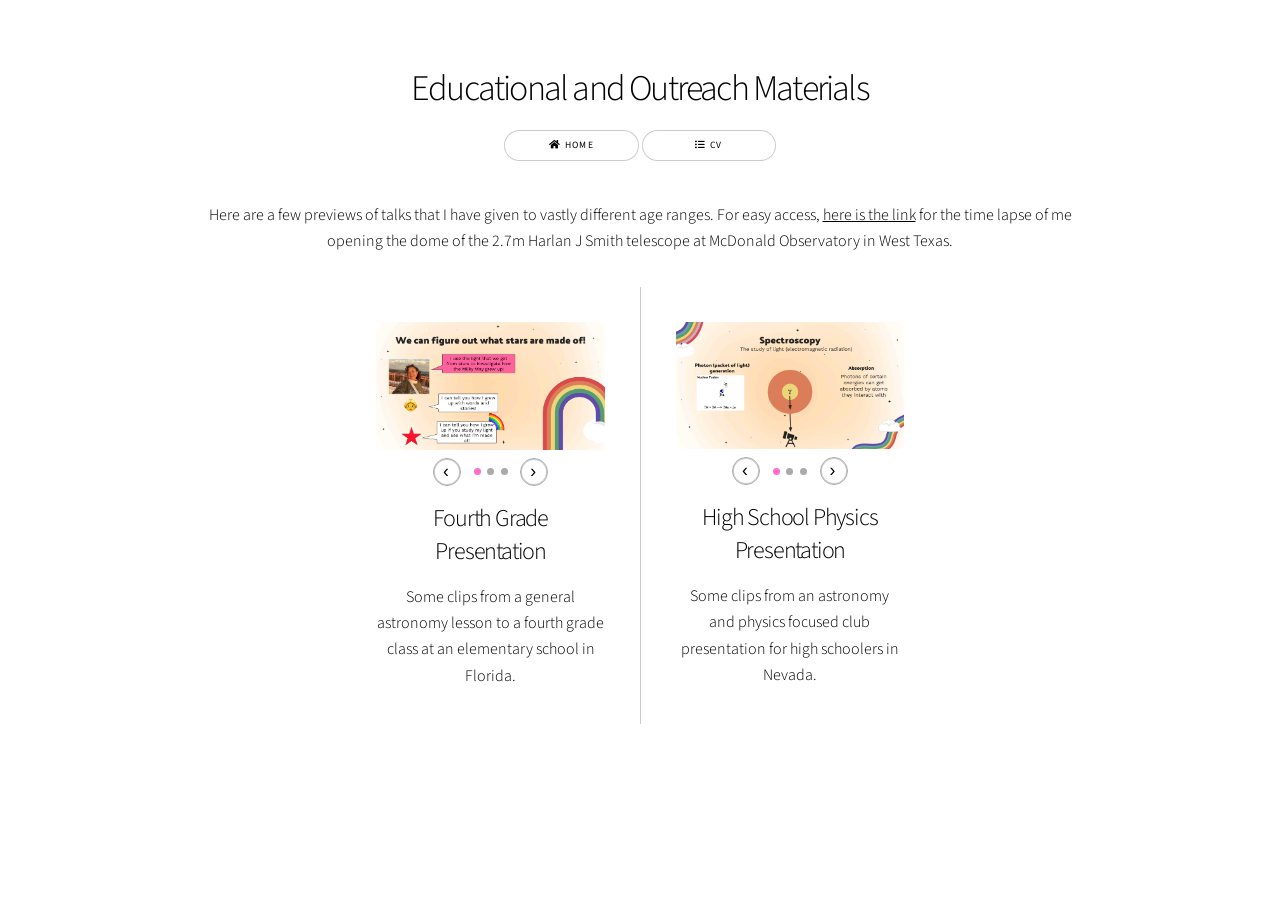
==== education.html @ 36ff6139 "Adding education and outreach materials page" ====
<html>
	<head>
		<title>Zoe Hackshaw</title>
		<meta charset="utf-8" />
		<meta name="viewport" content="width=device-width, initial-scale=1, user-scalable=no" />
		<link rel="icon" type="image/gif" href="images/pink_favicon.gif">
		<link rel="stylesheet" href="assets/css/main.css" />
		<noscript><link rel="stylesheet" href="assets/css/noscript.css" /></noscript>
		<style>
			a:hover { color: #FF6DCE; }
		</style>
	</head>
	<body class="is-preload">

		<!-- Wrapper -->
			<div id="wrapper" class="divided">

				<!-- One -->
				<section class="wrapper style1 align-center"> <a id="publications_page"></a>
					<div class="inner">
						<h2>Educational and Outreach Materials</h2> 
                        <ul class="actions stacked" ">
								<li>
									<a href="index.html" class="button small wide smooth-scroll-middle"><i class="fas fa-home" style="margin-right: 0.4em;"></i>Home</a>
									<a href="https://zoehackshaw.github.io/Academic_CV_Hackshaw.pdf" class="button small wide smooth-scroll-middle"><i class="fas fa-list-ul" style="margin-right: 0.4em;"></i>CV</a>
								</li>
                        </ul>
						<p>Here are a few previews of talks that I have given to vastly different age ranges. For easy access, <a href="https://drive.google.com/file/d/1uHIgUlQ1R_KG8619O0rfzCSNtMHKt2GZ/view?usp=sharing">here is the link</a> for the time lapse of me opening the dome of the 2.7m Harlan J Smith telescope at McDonald Observatory in West Texas. </p>
						<div class="items style1 medium onscroll-fade-in" style="grid-template-columns: repeat(3, 1fr); max-width: 1000px; margin: 0 auto;">

                            <!-- Deck 1 -->
                            <section>
                                <div class="slideshow" id="deck1">
                                <div class="slides">
                                    <img src="images/4thgrade_growup.png" class="slide active" alt="A slide explaining that humans can figure out how older generations grew up with words and stories, but to figure out how stars grew up we need to use their light." />
                                    <img src="images/4thgrade_makeup.png" class="slide" alt="A slide explaining that the elements that were created in stars make-up our bodies and planet." />
                                    <img src="images/4thgrade_minecraft.png" class="slide" alt="A slide using minecraft to explain the hierarchical formation of the galaxy." />
                                </div>
                                <div class="slide-controls">
                                    <button class="prev" onclick="changeSlide('deck1', -1)">&#8249;</button>
                                    <div class="dots">
                                    <span class="dot active"></span>
                                    <span class="dot"></span>
                                    <span class="dot"></span>
                                    </div>
                                    <button class="next" onclick="changeSlide('deck1', 1)">&#8250;</button>
                                </div>
                                </div>
                                <h3>Fourth Grade Presentation</h3>
                                <p>Some clips from a general astronomy lesson to a fourth grade class at an elementary school in Florida.</p>
                            </section>

                            <!-- Deck 2 -->
                            <section>
                                <div class="slideshow" id="deck2">
                                <div class="slides">
                                    <img src="images/highschool_spectroscopy.png" class="slide active" alt="A slide explaining how photons moving along our line of sight can tell us the make-up of stars." />
                                    <img src="images/highschool_metallicity.png" class="slide" alt="A slide explaining how metallicity increases with generations of stars." />
                                    <img src="images/highschool_bh3.png" class="slide" alt="A slide showing the system Gaia BH3 and highlighting why it's interesting. " />
                                </div>
                                <div class="slide-controls">
                                    <button class="prev" onclick="changeSlide('deck2', -1)">&#8249;</button>
                                    <div class="dots">
                                    <span class="dot active"></span>
                                    <span class="dot"></span>
                                    <span class="dot"></span>
                                    </div>
                                    <button class="next" onclick="changeSlide('deck2', 1)">&#8250;</button>
                                </div>
                                </div>
                                <h3>High School Physics Presentation</h3>
                                <p>Some clips from an astronomy and physics focused club presentation for high schoolers in Nevada.</p>
                            </section>

                            <!-- Deck 3 -->
                            <!-- <section>
                                <div class="slideshow" id="deck3">
                                <div class="slides">
                                    <img src="images/deck3_slide1.jpg" class="slide active" alt="Slide 1" />
                                    <img src="images/deck3_slide2.jpg" class="slide" alt="Slide 2" />
                                    <img src="images/deck3_slide3.jpg" class="slide" alt="Slide 3" />
                                </div>
                                <div class="slide-controls">
                                    <button class="prev" onclick="changeSlide('deck3', -1)">&#8249;</button>
                                    <div class="dots">
                                    <span class="dot active"></span>
                                    <span class="dot"></span>
                                    <span class="dot"></span>
                                    </div>
                                    <button class="next" onclick="changeSlide('deck3', 1)">&#8250;</button>
                                </div>
                                </div>
                                <h3>Talk Title Three</h3>
                                <p>Description of this talk and the audience it was given to.</p>
                            </section> -->

                         </div>
                         <style>
                            .slideshow { position: relative; width: 100%; margin-bottom: 1em; }
                            .slides { position: relative; width: 100%; }
                            .slide { display: none; width: 100%; height: auto; border-radius: 4px; }
                            .slide.active { display: block; }
                            .slide-controls {
                                display: flex;
                                align-items: center;
                                justify-content: center;
                                gap: 0.8em;
                                margin-top: 0.5em;
                            }
                            .slide-controls button {
                                background: none;
                                border: 1px solid #aaa;
                                border-radius: 50%;
                                width: 28px;
                                height: 28px;
                                font-size: 1.1em;
                                line-height: 1;
                                cursor: pointer;
                                color: #aaa;
                                padding: 0;
                                transition: border-color 0.2s, color 0.2s;
                            }
                            .slide-controls button:hover { border-color: #FF6DCE; color: #FF6DCE; }
                            .dots { display: flex; gap: 0.4em; }
                            .dot {
                                width: 7px; height: 7px;
                                border-radius: 50%;
                                background: #aaa;
                                cursor: pointer;
                                transition: background 0.2s;
                            }
                            .dot.active { background: #FF6DCE; }
                        </style>

					</div>
				</section>
			</div>

		<!-- Scripts -->
			<script src="assets/js/jquery.min.js"></script>
			<script src="assets/js/jquery.scrollex.min.js"></script>
			<script src="assets/js/jquery.scrolly.min.js"></script>
			<script src="assets/js/browser.min.js"></script>
			<script src="assets/js/breakpoints.min.js"></script>
			<script src="assets/js/util.js"></script>
			<script src="assets/js/main.js"></script>
            <script>
                function changeSlide(deckId, dir) {
                    const deck = document.getElementById(deckId);
                    const slides = deck.querySelectorAll('.slide');
                    const dots = deck.querySelectorAll('.dot');
                    let current = [...slides].findIndex(s => s.classList.contains('active'));

                    slides[current].classList.remove('active');
                    dots[current].classList.remove('active');

                    current = (current + dir + slides.length) % slides.length;

                    slides[current].classList.add('active');
                    dots[current].classList.add('active');
                }

                // Make dots clickable too
                document.querySelectorAll('.dot').forEach((dot, i) => {
                    dot.addEventListener('click', () => {
                    const deck = dot.closest('.slideshow');
                    const slides = deck.querySelectorAll('.slide');
                    const dots = deck.querySelectorAll('.dot');
                    slides.forEach(s => s.classList.remove('active'));
                    dots.forEach(d => d.classList.remove('active'));
                    slides[i].classList.add('active');
                    dots[i].classList.add('active');
                    });
                });
            </script>

	</body>
</html>
---- assets/css/main.css ----
@import url(fontawesome-all.min.css);
@import url("https://fonts.googleapis.com/css?family=Source+Sans+Pro:300,300i,400,400i");

/*
	Story by HTML5 UP
	html5up.net | @ajlkn
	Free for personal and commercial use under the CCA 3.0 license (html5up.net/license)
*/

html, body, div, span, applet, object,
iframe, h1, h2, h3, h4, h5, h6, p, blockquote,
pre, a, abbr, acronym, address, big, cite,
code, del, dfn, em, img, ins, kbd, q, s, samp,
small, strike, strong, sub, sup, tt, var, b,
u, i, center, dl, dt, dd, ol, ul, li, fieldset,
form, label, legend, table, caption, tbody,
tfoot, thead, tr, th, td, article, aside,
canvas, details, embed, figure, figcaption,
footer, header, hgroup, menu, nav, output, ruby,
section, summary, time, mark, audio, video {
	margin: 0;
	padding: 0;
	border: 0;
	font-size: 100%;
	font: inherit;
	vertical-align: baseline;}

article, aside, details, figcaption, figure,
footer, header, hgroup, menu, nav, section {
	display: block;}

body {
	line-height: 1;
}

ol, ul {
	list-style: none;
}

blockquote, q {
	quotes: none;
}

	blockquote:before, blockquote:after, q:before, q:after {
		content: '';
		content: none;
	}

table {
	border-collapse: collapse;
	border-spacing: 0;
}

body {
	-webkit-text-size-adjust: none;
}

mark {
	background-color: transparent;
	color: inherit;
}

input::-moz-focus-inner {
	border: 0;
	padding: 0;
}

input, select, textarea {
	-moz-appearance: none;
	-webkit-appearance: none;
	-ms-appearance: none;
	appearance: none;
}

/* Basic */

	@-ms-viewport {
		width: device-width;
	}

	body {
		-ms-overflow-style: scrollbar;
	}

	@media screen and (max-width: 480px) {

		html, body {
			min-width: 320px;
		}

	}

	html {
		box-sizing: border-box;
	}

	*, *:before, *:after {
		box-sizing: inherit;
	}

	body {
		background: #ffffff;
	}

		body.is-preload *, body.is-preload *:before, body.is-preload *:after {
			-moz-animation: none !important;
			-webkit-animation: none !important;
			-ms-animation: none !important;
			animation: none !important;
			-moz-transition: none !important;
			-webkit-transition: none !important;
			-ms-transition: none !important;
			transition: none !important;
		}

/* Type */

	html {
		font-size: 18pt;
	}

		@media screen and (max-width: 1680px) {

			html {
				font-size: 14pt;
			}

		}

		@media screen and (max-width: 1280px) {

			html {
				font-size: 12pt;
			}

		}

		@media screen and (max-width: 736px) {

			html {
				font-size: 11pt;
			}

		}

		@media screen and (max-width: 360px) {

			html {
				font-size: 10pt;
			}

		}

	body {
		background-color: #ffffff;
		color: #000000;
	}

	body, input, select, textarea {
		font-family: "Source Sans Pro", Helvetica, sans-serif;
		font-size: 1rem;
		font-weight: 300;
		line-height: 1.65;
	}

	a {
		-moz-transition: color 0.2s ease-in-out;
		-webkit-transition: color 0.2s ease-in-out;
		-ms-transition: color 0.2s ease-in-out;
		transition: color 0.2s ease-in-out;
		text-decoration: underline;
	}

		a:hover {
			text-decoration: none;
		}

	strong, b {
		font-weight: 400;
	}

	em, i {
		font-style: italic;
	}

	p {
		margin: 0 0 2rem 0;
	}

		p.major {
			font-size: 1.25rem;
		}

	h1, h2, h3, h4, h5, h6 {
		font-weight: 300;
		line-height: 1.375;
		letter-spacing: -0.05em;
		margin: 0 0 1rem 0;
	}

		h1 a, h2 a, h3 a, h4 a, h5 a, h6 a {
			color: inherit;
			text-decoration: none;
		}

	h1 {
		font-size: 3.5rem;
		line-height: 1.2;
	}

	h2 {
		font-size: 2.25rem;
	}

	h3 {
		font-size: 1.5rem;
	}

	h4 {
		font-size: 1.1rem;
	}

	h5 {
		font-size: 0.9rem;
	}

	h6 {
		font-size: 0.7rem;
	}

	sub {
		font-size: 0.8rem;
		position: relative;
		top: 0.5rem;
	}

	sup {
		font-size: 0.8rem;
		position: relative;
		top: -0.5rem;
	}

	blockquote {
		border-left: solid 4px;
		font-style: italic;
		margin: 0 0 2rem 0;
		padding: 0.5rem 0 0.5rem 2rem;
	}

	code {
		border-radius: 4px;
		font-family: "Courier New", monospace;
		font-size: 0.9em;
		margin: 0 0.25rem;
		padding: 0.25rem 0.325rem;
	}

	pre {
		-webkit-overflow-scrolling: touch;
		font-family: "Courier New", monospace;
		font-size: 0.9em;
		margin: 0 0 2rem 0;
	}

		pre code {
			display: block;
			line-height: 1.5;
			padding: 0.75rem 1rem;
			overflow-x: auto;
		}

	hr {
		border: 0;
		border-bottom: solid 1px;
		margin: 2.5rem 0;
	}

		hr.major {
			margin: 3.5rem 0;
		}

	.align-left {
		text-align: left;
	}

	.align-center {
		text-align: center;
	}

	.align-right {
		text-align: right;
	}

	@media screen and (max-width: 736px) {

		p.major {
			font-size: 1.1rem;
		}

		h1 {
			font-size: 2.5rem;
		}

		h2 {
			font-size: 2rem;
		}

		h3 {
			font-size: 1.25rem;
		}

		h4 {
			font-size: 1rem;
		}

	}

	input, select, textarea {
		color: #000000;
	}

	a {
		color: #000000;
	}

		a:hover {
			color: #FF6DCE;
		}

	strong, b {
		color: #000000;
	}

	h1, h2, h3, h4, h5, h6 {
		color: #000000;
	}

	blockquote {
		border-left-color: rgba(0, 0, 0, 0.2);
	}

	code {
		background: rgba(0, 0, 0, 0.05);
		border-color: rgba(0, 0, 0, 0.2);
	}

	hr {
		border-bottom-color: rgba(0, 0, 0, 0.2);
	}

/* Row */

	.row {
		display: flex;
		flex-wrap: wrap;
		box-sizing: border-box;
		align-items: stretch;
	}

		.row > * {
			box-sizing: border-box;
		}

		.row.gtr-uniform > * > :last-child {
			margin-bottom: 0;
		}

		.row.aln-left {
			justify-content: flex-start;
		}

		.row.aln-center {
			justify-content: center;
		}

		.row.aln-right {
			justify-content: flex-end;
		}

		.row.aln-top {
			align-items: flex-start;
		}

		.row.aln-middle {
			align-items: center;
		}

		.row.aln-bottom {
			align-items: flex-end;
		}

		.row > .imp {
			order: -1;
		}

		.row > .col-1 {
			width: 8.33333%;
		}

		.row > .off-1 {
			margin-left: 8.33333%;
		}

		.row > .col-2 {
			width: 16.66667%;
		}

		.row > .off-2 {
			margin-left: 16.66667%;
		}

		.row > .col-3 {
			width: 25%;
		}

		.row > .off-3 {
			margin-left: 25%;
		}

		.row > .col-4 {
			width: 33.33333%;
		}

		.row > .off-4 {
			margin-left: 33.33333%;
		}

		.row > .col-5 {
			width: 41.66667%;
		}

		.row > .off-5 {
			margin-left: 41.66667%;
		}

		.row > .col-6 {
			width: 50%;
		}

		.row > .off-6 {
			margin-left: 50%;
		}

		.row > .col-7 {
			width: 58.33333%;
		}

		.row > .off-7 {
			margin-left: 58.33333%;
		}

		.row > .col-8 {
			width: 66.66667%;
		}

		.row > .off-8 {
			margin-left: 66.66667%;
		}

		.row > .col-9 {
			width: 75%;
		}

		.row > .off-9 {
			margin-left: 75%;
		}

		.row > .col-10 {
			width: 83.33333%;
		}

		.row > .off-10 {
			margin-left: 83.33333%;
		}

		.row > .col-11 {
			width: 91.66667%;
		}

		.row > .off-11 {
			margin-left: 91.66667%;
		}

		.row > .col-12 {
			width: 100%;
		}

		.row > .off-12 {
			margin-left: 100%;
		}

		.row.gtr-0 {
			margin-top: 0;
			margin-left: 0rem;
		}

			.row.gtr-0 > * {
				padding: 0 0 0 0rem;
			}

			.row.gtr-0.gtr-uniform {
				margin-top: 0rem;
			}

				.row.gtr-0.gtr-uniform > * {
					padding-top: 0rem;
				}

		.row.gtr-25 {
			margin-top: 0;
			margin-left: -0.5rem;
		}

			.row.gtr-25 > * {
				padding: 0 0 0 0.5rem;
			}

			.row.gtr-25.gtr-uniform {
				margin-top: -0.5rem;
			}

				.row.gtr-25.gtr-uniform > * {
					padding-top: 0.5rem;
				}

		.row.gtr-50 {
			margin-top: 0;
			margin-left: -1rem;
		}

			.row.gtr-50 > * {
				padding: 0 0 0 1rem;
			}

			.row.gtr-50.gtr-uniform {
				margin-top: -1rem;
			}

				.row.gtr-50.gtr-uniform > * {
					padding-top: 1rem;
				}

		.row {
			margin-top: 0;
			margin-left: -2rem;
		}

			.row > * {
				padding: 0 0 0 2rem;
			}

			.row.gtr-uniform {
				margin-top: -2rem;
			}

				.row.gtr-uniform > * {
					padding-top: 2rem;
				}

		.row.gtr-150 {
			margin-top: 0;
			margin-left: -3rem;
		}

			.row.gtr-150 > * {
				padding: 0 0 0 3rem;
			}

			.row.gtr-150.gtr-uniform {
				margin-top: -3rem;
			}

				.row.gtr-150.gtr-uniform > * {
					padding-top: 3rem;
				}

		.row.gtr-200 {
			margin-top: 0;
			margin-left: -4rem;
		}

			.row.gtr-200 > * {
				padding: 0 0 0 4rem;
			}

			.row.gtr-200.gtr-uniform {
				margin-top: -4rem;
			}

				.row.gtr-200.gtr-uniform > * {
					padding-top: 4rem;
				}

		@media screen and (max-width: 1680px) {

			.row {
				display: flex;
				flex-wrap: wrap;
				box-sizing: border-box;
				align-items: stretch;
			}

				.row > * {
					box-sizing: border-box;
				}

				.row.gtr-uniform > * > :last-child {
					margin-bottom: 0;
				}

				.row.aln-left {
					justify-content: flex-start;
				}

				.row.aln-center {
					justify-content: center;
				}

				.row.aln-right {
					justify-content: flex-end;
				}

				.row.aln-top {
					align-items: flex-start;
				}

				.row.aln-middle {
					align-items: center;
				}

				.row.aln-bottom {
					align-items: flex-end;
				}

				.row > .imp-xlarge {
					order: -1;
				}

				.row > .col-1-xlarge {
					width: 8.33333%;
				}

				.row > .off-1-xlarge {
					margin-left: 8.33333%;
				}

				.row > .col-2-xlarge {
					width: 16.66667%;
				}

				.row > .off-2-xlarge {
					margin-left: 16.66667%;
				}

				.row > .col-3-xlarge {
					width: 25%;
				}

				.row > .off-3-xlarge {
					margin-left: 25%;
				}

				.row > .col-4-xlarge {
					width: 33.33333%;
				}

				.row > .off-4-xlarge {
					margin-left: 33.33333%;
				}

				.row > .col-5-xlarge {
					width: 41.66667%;
				}

				.row > .off-5-xlarge {
					margin-left: 41.66667%;
				}

				.row > .col-6-xlarge {
					width: 50%;
				}

				.row > .off-6-xlarge {
					margin-left: 50%;
				}

				.row > .col-7-xlarge {
					width: 58.33333%;
				}

				.row > .off-7-xlarge {
					margin-left: 58.33333%;
				}

				.row > .col-8-xlarge {
					width: 66.66667%;
				}

				.row > .off-8-xlarge {
					margin-left: 66.66667%;
				}

				.row > .col-9-xlarge {
					width: 75%;
				}

				.row > .off-9-xlarge {
					margin-left: 75%;
				}

				.row > .col-10-xlarge {
					width: 83.33333%;
				}

				.row > .off-10-xlarge {
					margin-left: 83.33333%;
				}

				.row > .col-11-xlarge {
					width: 91.66667%;
				}

				.row > .off-11-xlarge {
					margin-left: 91.66667%;
				}

				.row > .col-12-xlarge {
					width: 100%;
				}

				.row > .off-12-xlarge {
					margin-left: 100%;
				}

				.row.gtr-0 {
					margin-top: 0;
					margin-left: 0rem;
				}

					.row.gtr-0 > * {
						padding: 0 0 0 0rem;
					}

					.row.gtr-0.gtr-uniform {
						margin-top: 0rem;
					}

						.row.gtr-0.gtr-uniform > * {
							padding-top: 0rem;
						}

				.row.gtr-25 {
					margin-top: 0;
					margin-left: -0.5rem;
				}

					.row.gtr-25 > * {
						padding: 0 0 0 0.5rem;
					}

					.row.gtr-25.gtr-uniform {
						margin-top: -0.5rem;
					}

						.row.gtr-25.gtr-uniform > * {
							padding-top: 0.5rem;
						}

				.row.gtr-50 {
					margin-top: 0;
					margin-left: -1rem;
				}

					.row.gtr-50 > * {
						padding: 0 0 0 1rem;
					}

					.row.gtr-50.gtr-uniform {
						margin-top: -1rem;
					}

						.row.gtr-50.gtr-uniform > * {
							padding-top: 1rem;
						}

				.row {
					margin-top: 0;
					margin-left: -2rem;
				}

					.row > * {
						padding: 0 0 0 2rem;
					}

					.row.gtr-uniform {
						margin-top: -2rem;
					}

						.row.gtr-uniform > * {
							padding-top: 2rem;
						}

				.row.gtr-150 {
					margin-top: 0;
					margin-left: -3rem;
				}

					.row.gtr-150 > * {
						padding: 0 0 0 3rem;
					}

					.row.gtr-150.gtr-uniform {
						margin-top: -3rem;
					}

						.row.gtr-150.gtr-uniform > * {
							padding-top: 3rem;
						}

				.row.gtr-200 {
					margin-top: 0;
					margin-left: -4rem;
				}

					.row.gtr-200 > * {
						padding: 0 0 0 4rem;
					}

					.row.gtr-200.gtr-uniform {
						margin-top: -4rem;
					}

						.row.gtr-200.gtr-uniform > * {
							padding-top: 4rem;
						}

		}

		@media screen and (max-width: 1280px) {

			.row {
				display: flex;
				flex-wrap: wrap;
				box-sizing: border-box;
				align-items: stretch;
			}

				.row > * {
					box-sizing: border-box;
				}

				.row.gtr-uniform > * > :last-child {
					margin-bottom: 0;
				}

				.row.aln-left {
					justify-content: flex-start;
				}

				.row.aln-center {
					justify-content: center;
				}

				.row.aln-right {
					justify-content: flex-end;
				}

				.row.aln-top {
					align-items: flex-start;
				}

				.row.aln-middle {
					align-items: center;
				}

				.row.aln-bottom {
					align-items: flex-end;
				}

				.row > .imp-large {
					order: -1;
				}

				.row > .col-1-large {
					width: 8.33333%;
				}

				.row > .off-1-large {
					margin-left: 8.33333%;
				}

				.row > .col-2-large {
					width: 16.66667%;
				}

				.row > .off-2-large {
					margin-left: 16.66667%;
				}

				.row > .col-3-large {
					width: 25%;
				}

				.row > .off-3-large {
					margin-left: 25%;
				}

				.row > .col-4-large {
					width: 33.33333%;
				}

				.row > .off-4-large {
					margin-left: 33.33333%;
				}

				.row > .col-5-large {
					width: 41.66667%;
				}

				.row > .off-5-large {
					margin-left: 41.66667%;
				}

				.row > .col-6-large {
					width: 50%;
				}

				.row > .off-6-large {
					margin-left: 50%;
				}

				.row > .col-7-large {
					width: 58.33333%;
				}

				.row > .off-7-large {
					margin-left: 58.33333%;
				}

				.row > .col-8-large {
					width: 66.66667%;
				}

				.row > .off-8-large {
					margin-left: 66.66667%;
				}

				.row > .col-9-large {
					width: 75%;
				}

				.row > .off-9-large {
					margin-left: 75%;
				}

				.row > .col-10-large {
					width: 83.33333%;
				}

				.row > .off-10-large {
					margin-left: 83.33333%;
				}

				.row > .col-11-large {
					width: 91.66667%;
				}

				.row > .off-11-large {
					margin-left: 91.66667%;
				}

				.row > .col-12-large {
					width: 100%;
				}

				.row > .off-12-large {
					margin-left: 100%;
				}

				.row.gtr-0 {
					margin-top: 0;
					margin-left: 0rem;
				}

					.row.gtr-0 > * {
						padding: 0 0 0 0rem;
					}

					.row.gtr-0.gtr-uniform {
						margin-top: 0rem;
					}

						.row.gtr-0.gtr-uniform > * {
							padding-top: 0rem;
						}

				.row.gtr-25 {
					margin-top: 0;
					margin-left: -0.5rem;
				}

					.row.gtr-25 > * {
						padding: 0 0 0 0.5rem;
					}

					.row.gtr-25.gtr-uniform {
						margin-top: -0.5rem;
					}

						.row.gtr-25.gtr-uniform > * {
							padding-top: 0.5rem;
						}

				.row.gtr-50 {
					margin-top: 0;
					margin-left: -1rem;
				}

					.row.gtr-50 > * {
						padding: 0 0 0 1rem;
					}

					.row.gtr-50.gtr-uniform {
						margin-top: -1rem;
					}

						.row.gtr-50.gtr-uniform > * {
							padding-top: 1rem;
						}

				.row {
					margin-top: 0;
					margin-left: -2rem;
				}

					.row > * {
						padding: 0 0 0 2rem;
					}

					.row.gtr-uniform {
						margin-top: -2rem;
					}

						.row.gtr-uniform > * {
							padding-top: 2rem;
						}

				.row.gtr-150 {
					margin-top: 0;
					margin-left: -3rem;
				}

					.row.gtr-150 > * {
						padding: 0 0 0 3rem;
					}

					.row.gtr-150.gtr-uniform {
						margin-top: -3rem;
					}

						.row.gtr-150.gtr-uniform > * {
							padding-top: 3rem;
						}

				.row.gtr-200 {
					margin-top: 0;
					margin-left: -4rem;
				}

					.row.gtr-200 > * {
						padding: 0 0 0 4rem;
					}

					.row.gtr-200.gtr-uniform {
						margin-top: -4rem;
					}

						.row.gtr-200.gtr-uniform > * {
							padding-top: 4rem;
						}

		}

		@media screen and (max-width: 980px) {

			.row {
				display: flex;
				flex-wrap: wrap;
				box-sizing: border-box;
				align-items: stretch;
			}

				.row > * {
					box-sizing: border-box;
				}

				.row.gtr-uniform > * > :last-child {
					margin-bottom: 0;
				}

				.row.aln-left {
					justify-content: flex-start;
				}

				.row.aln-center {
					justify-content: center;
				}

				.row.aln-right {
					justify-content: flex-end;
				}

				.row.aln-top {
					align-items: flex-start;
				}

				.row.aln-middle {
					align-items: center;
				}

				.row.aln-bottom {
					align-items: flex-end;
				}

				.row > .imp-medium {
					order: -1;
				}

				.row > .col-1-medium {
					width: 8.33333%;
				}

				.row > .off-1-medium {
					margin-left: 8.33333%;
				}

				.row > .col-2-medium {
					width: 16.66667%;
				}

				.row > .off-2-medium {
					margin-left: 16.66667%;
				}

				.row > .col-3-medium {
					width: 25%;
				}

				.row > .off-3-medium {
					margin-left: 25%;
				}

				.row > .col-4-medium {
					width: 33.33333%;
				}

				.row > .off-4-medium {
					margin-left: 33.33333%;
				}

				.row > .col-5-medium {
					width: 41.66667%;
				}

				.row > .off-5-medium {
					margin-left: 41.66667%;
				}

				.row > .col-6-medium {
					width: 50%;
				}

				.row > .off-6-medium {
					margin-left: 50%;
				}

				.row > .col-7-medium {
					width: 58.33333%;
				}

				.row > .off-7-medium {
					margin-left: 58.33333%;
				}

				.row > .col-8-medium {
					width: 66.66667%;
				}

				.row > .off-8-medium {
					margin-left: 66.66667%;
				}

				.row > .col-9-medium {
					width: 75%;
				}

				.row > .off-9-medium {
					margin-left: 75%;
				}

				.row > .col-10-medium {
					width: 83.33333%;
				}

				.row > .off-10-medium {
					margin-left: 83.33333%;
				}

				.row > .col-11-medium {
					width: 91.66667%;
				}

				.row > .off-11-medium {
					margin-left: 91.66667%;
				}

				.row > .col-12-medium {
					width: 100%;
				}

				.row > .off-12-medium {
					margin-left: 100%;
				}

				.row.gtr-0 {
					margin-top: 0;
					margin-left: 0rem;
				}

					.row.gtr-0 > * {
						padding: 0 0 0 0rem;
					}

					.row.gtr-0.gtr-uniform {
						margin-top: 0rem;
					}

						.row.gtr-0.gtr-uniform > * {
							padding-top: 0rem;
						}

				.row.gtr-25 {
					margin-top: 0;
					margin-left: -0.5rem;
				}

					.row.gtr-25 > * {
						padding: 0 0 0 0.5rem;
					}

					.row.gtr-25.gtr-uniform {
						margin-top: -0.5rem;
					}

						.row.gtr-25.gtr-uniform > * {
							padding-top: 0.5rem;
						}

				.row.gtr-50 {
					margin-top: 0;
					margin-left: -1rem;
				}

					.row.gtr-50 > * {
						padding: 0 0 0 1rem;
					}

					.row.gtr-50.gtr-uniform {
						margin-top: -1rem;
					}

						.row.gtr-50.gtr-uniform > * {
							padding-top: 1rem;
						}

				.row {
					margin-top: 0;
					margin-left: -2rem;
				}

					.row > * {
						padding: 0 0 0 2rem;
					}

					.row.gtr-uniform {
						margin-top: -2rem;
					}

						.row.gtr-uniform > * {
							padding-top: 2rem;
						}

				.row.gtr-150 {
					margin-top: 0;
					margin-left: -3rem;
				}

					.row.gtr-150 > * {
						padding: 0 0 0 3rem;
					}

					.row.gtr-150.gtr-uniform {
						margin-top: -3rem;
					}

						.row.gtr-150.gtr-uniform > * {
							padding-top: 3rem;
						}

				.row.gtr-200 {
					margin-top: 0;
					margin-left: -4rem;
				}

					.row.gtr-200 > * {
						padding: 0 0 0 4rem;
					}

					.row.gtr-200.gtr-uniform {
						margin-top: -4rem;
					}

						.row.gtr-200.gtr-uniform > * {
							padding-top: 4rem;
						}

		}

		@media screen and (max-width: 736px) {

			.row {
				display: flex;
				flex-wrap: wrap;
				box-sizing: border-box;
				align-items: stretch;
			}

				.row > * {
					box-sizing: border-box;
				}

				.row.gtr-uniform > * > :last-child {
					margin-bottom: 0;
				}

				.row.aln-left {
					justify-content: flex-start;
				}

				.row.aln-center {
					justify-content: center;
				}

				.row.aln-right {
					justify-content: flex-end;
				}

				.row.aln-top {
					align-items: flex-start;
				}

				.row.aln-middle {
					align-items: center;
				}

				.row.aln-bottom {
					align-items: flex-end;
				}

				.row > .imp-small {
					order: -1;
				}

				.row > .col-1-small {
					width: 8.33333%;
				}

				.row > .off-1-small {
					margin-left: 8.33333%;
				}

				.row > .col-2-small {
					width: 16.66667%;
				}

				.row > .off-2-small {
					margin-left: 16.66667%;
				}

				.row > .col-3-small {
					width: 25%;
				}

				.row > .off-3-small {
					margin-left: 25%;
				}

				.row > .col-4-small {
					width: 33.33333%;
				}

				.row > .off-4-small {
					margin-left: 33.33333%;
				}

				.row > .col-5-small {
					width: 41.66667%;
				}

				.row > .off-5-small {
					margin-left: 41.66667%;
				}

				.row > .col-6-small {
					width: 50%;
				}

				.row > .off-6-small {
					margin-left: 50%;
				}

				.row > .col-7-small {
					width: 58.33333%;
				}

				.row > .off-7-small {
					margin-left: 58.33333%;
				}

				.row > .col-8-small {
					width: 66.66667%;
				}

				.row > .off-8-small {
					margin-left: 66.66667%;
				}

				.row > .col-9-small {
					width: 75%;
				}

				.row > .off-9-small {
					margin-left: 75%;
				}

				.row > .col-10-small {
					width: 83.33333%;
				}

				.row > .off-10-small {
					margin-left: 83.33333%;
				}

				.row > .col-11-small {
					width: 91.66667%;
				}

				.row > .off-11-small {
					margin-left: 91.66667%;
				}

				.row > .col-12-small {
					width: 100%;
				}

				.row > .off-12-small {
					margin-left: 100%;
				}

				.row.gtr-0 {
					margin-top: 0;
					margin-left: 0rem;
				}

					.row.gtr-0 > * {
						padding: 0 0 0 0rem;
					}

					.row.gtr-0.gtr-uniform {
						margin-top: 0rem;
					}

						.row.gtr-0.gtr-uniform > * {
							padding-top: 0rem;
						}

				.row.gtr-25 {
					margin-top: 0;
					margin-left: -0.5rem;
				}

					.row.gtr-25 > * {
						padding: 0 0 0 0.5rem;
					}

					.row.gtr-25.gtr-uniform {
						margin-top: -0.5rem;
					}

						.row.gtr-25.gtr-uniform > * {
							padding-top: 0.5rem;
						}

				.row.gtr-50 {
					margin-top: 0;
					margin-left: -1rem;
				}

					.row.gtr-50 > * {
						padding: 0 0 0 1rem;
					}

					.row.gtr-50.gtr-uniform {
						margin-top: -1rem;
					}

						.row.gtr-50.gtr-uniform > * {
							padding-top: 1rem;
						}

				.row {
					margin-top: 0;
					margin-left: -2rem;
				}

					.row > * {
						padding: 0 0 0 2rem;
					}

					.row.gtr-uniform {
						margin-top: -2rem;
					}

						.row.gtr-uniform > * {
							padding-top: 2rem;
						}

				.row.gtr-150 {
					margin-top: 0;
					margin-left: -3rem;
				}

					.row.gtr-150 > * {
						padding: 0 0 0 3rem;
					}

					.row.gtr-150.gtr-uniform {
						margin-top: -3rem;
					}

						.row.gtr-150.gtr-uniform > * {
							padding-top: 3rem;
						}

				.row.gtr-200 {
					margin-top: 0;
					margin-left: -4rem;
				}

					.row.gtr-200 > * {
						padding: 0 0 0 4rem;
					}

					.row.gtr-200.gtr-uniform {
						margin-top: -4rem;
					}

						.row.gtr-200.gtr-uniform > * {
							padding-top: 4rem;
						}

		}

		@media screen and (max-width: 480px) {

			.row {
				display: flex;
				flex-wrap: wrap;
				box-sizing: border-box;
				align-items: stretch;
			}

				.row > * {
					box-sizing: border-box;
				}

				.row.gtr-uniform > * > :last-child {
					margin-bottom: 0;
				}

				.row.aln-left {
					justify-content: flex-start;
				}

				.row.aln-center {
					justify-content: center;
				}

				.row.aln-right {
					justify-content: flex-end;
				}

				.row.aln-top {
					align-items: flex-start;
				}

				.row.aln-middle {
					align-items: center;
				}

				.row.aln-bottom {
					align-items: flex-end;
				}

				.row > .imp-xsmall {
					order: -1;
				}

				.row > .col-1-xsmall {
					width: 8.33333%;
				}

				.row > .off-1-xsmall {
					margin-left: 8.33333%;
				}

				.row > .col-2-xsmall {
					width: 16.66667%;
				}

				.row > .off-2-xsmall {
					margin-left: 16.66667%;
				}

				.row > .col-3-xsmall {
					width: 25%;
				}

				.row > .off-3-xsmall {
					margin-left: 25%;
				}

				.row > .col-4-xsmall {
					width: 33.33333%;
				}

				.row > .off-4-xsmall {
					margin-left: 33.33333%;
				}

				.row > .col-5-xsmall {
					width: 41.66667%;
				}

				.row > .off-5-xsmall {
					margin-left: 41.66667%;
				}

				.row > .col-6-xsmall {
					width: 50%;
				}

				.row > .off-6-xsmall {
					margin-left: 50%;
				}

				.row > .col-7-xsmall {
					width: 58.33333%;
				}

				.row > .off-7-xsmall {
					margin-left: 58.33333%;
				}

				.row > .col-8-xsmall {
					width: 66.66667%;
				}

				.row > .off-8-xsmall {
					margin-left: 66.66667%;
				}

				.row > .col-9-xsmall {
					width: 75%;
				}

				.row > .off-9-xsmall {
					margin-left: 75%;
				}

				.row > .col-10-xsmall {
					width: 83.33333%;
				}

				.row > .off-10-xsmall {
					margin-left: 83.33333%;
				}

				.row > .col-11-xsmall {
					width: 91.66667%;
				}

				.row > .off-11-xsmall {
					margin-left: 91.66667%;
				}

				.row > .col-12-xsmall {
					width: 100%;
				}

				.row > .off-12-xsmall {
					margin-left: 100%;
				}

				.row.gtr-0 {
					margin-top: 0;
					margin-left: 0rem;
				}

					.row.gtr-0 > * {
						padding: 0 0 0 0rem;
					}

					.row.gtr-0.gtr-uniform {
						margin-top: 0rem;
					}

						.row.gtr-0.gtr-uniform > * {
							padding-top: 0rem;
						}

				.row.gtr-25 {
					margin-top: 0;
					margin-left: -0.5rem;
				}

					.row.gtr-25 > * {
						padding: 0 0 0 0.5rem;
					}

					.row.gtr-25.gtr-uniform {
						margin-top: -0.5rem;
					}

						.row.gtr-25.gtr-uniform > * {
							padding-top: 0.5rem;
						}

				.row.gtr-50 {
					margin-top: 0;
					margin-left: -1rem;
				}

					.row.gtr-50 > * {
						padding: 0 0 0 1rem;
					}

					.row.gtr-50.gtr-uniform {
						margin-top: -1rem;
					}

						.row.gtr-50.gtr-uniform > * {
							padding-top: 1rem;
						}

				.row {
					margin-top: 0;
					margin-left: -2rem;
				}

					.row > * {
						padding: 0 0 0 2rem;
					}

					.row.gtr-uniform {
						margin-top: -2rem;
					}

						.row.gtr-uniform > * {
							padding-top: 2rem;
						}

				.row.gtr-150 {
					margin-top: 0;
					margin-left: -3rem;
				}

					.row.gtr-150 > * {
						padding: 0 0 0 3rem;
					}

					.row.gtr-150.gtr-uniform {
						margin-top: -3rem;
					}

						.row.gtr-150.gtr-uniform > * {
							padding-top: 3rem;
						}

				.row.gtr-200 {
					margin-top: 0;
					margin-left: -4rem;
				}

					.row.gtr-200 > * {
						padding: 0 0 0 4rem;
					}

					.row.gtr-200.gtr-uniform {
						margin-top: -4rem;
					}

						.row.gtr-200.gtr-uniform > * {
							padding-top: 4rem;
						}

		}

		@media screen and (max-width: 360px) {

			.row {
				display: flex;
				flex-wrap: wrap;
				box-sizing: border-box;
				align-items: stretch;
			}

				.row > * {
					box-sizing: border-box;
				}

				.row.gtr-uniform > * > :last-child {
					margin-bottom: 0;
				}

				.row.aln-left {
					justify-content: flex-start;
				}

				.row.aln-center {
					justify-content: center;
				}

				.row.aln-right {
					justify-content: flex-end;
				}

				.row.aln-top {
					align-items: flex-start;
				}

				.row.aln-middle {
					align-items: center;
				}

				.row.aln-bottom {
					align-items: flex-end;
				}

				.row > .imp-xxsmall {
					order: -1;
				}

				.row > .col-1-xxsmall {
					width: 8.33333%;
				}

				.row > .off-1-xxsmall {
					margin-left: 8.33333%;
				}

				.row > .col-2-xxsmall {
					width: 16.66667%;
				}

				.row > .off-2-xxsmall {
					margin-left: 16.66667%;
				}

				.row > .col-3-xxsmall {
					width: 25%;
				}

				.row > .off-3-xxsmall {
					margin-left: 25%;
				}

				.row > .col-4-xxsmall {
					width: 33.33333%;
				}

				.row > .off-4-xxsmall {
					margin-left: 33.33333%;
				}

				.row > .col-5-xxsmall {
					width: 41.66667%;
				}

				.row > .off-5-xxsmall {
					margin-left: 41.66667%;
				}

				.row > .col-6-xxsmall {
					width: 50%;
				}

				.row > .off-6-xxsmall {
					margin-left: 50%;
				}

				.row > .col-7-xxsmall {
					width: 58.33333%;
				}

				.row > .off-7-xxsmall {
					margin-left: 58.33333%;
				}

				.row > .col-8-xxsmall {
					width: 66.66667%;
				}

				.row > .off-8-xxsmall {
					margin-left: 66.66667%;
				}

				.row > .col-9-xxsmall {
					width: 75%;
				}

				.row > .off-9-xxsmall {
					margin-left: 75%;
				}

				.row > .col-10-xxsmall {
					width: 83.33333%;
				}

				.row > .off-10-xxsmall {
					margin-left: 83.33333%;
				}

				.row > .col-11-xxsmall {
					width: 91.66667%;
				}

				.row > .off-11-xxsmall {
					margin-left: 91.66667%;
				}

				.row > .col-12-xxsmall {
					width: 100%;
				}

				.row > .off-12-xxsmall {
					margin-left: 100%;
				}

				.row.gtr-0 {
					margin-top: 0;
					margin-left: 0rem;
				}

					.row.gtr-0 > * {
						padding: 0 0 0 0rem;
					}

					.row.gtr-0.gtr-uniform {
						margin-top: 0rem;
					}

						.row.gtr-0.gtr-uniform > * {
							padding-top: 0rem;
						}

				.row.gtr-25 {
					margin-top: 0;
					margin-left: -0.5rem;
				}

					.row.gtr-25 > * {
						padding: 0 0 0 0.5rem;
					}

					.row.gtr-25.gtr-uniform {
						margin-top: -0.5rem;
					}

						.row.gtr-25.gtr-uniform > * {
							padding-top: 0.5rem;
						}

				.row.gtr-50 {
					margin-top: 0;
					margin-left: -1rem;
				}

					.row.gtr-50 > * {
						padding: 0 0 0 1rem;
					}

					.row.gtr-50.gtr-uniform {
						margin-top: -1rem;
					}

						.row.gtr-50.gtr-uniform > * {
							padding-top: 1rem;
						}

				.row {
					margin-top: 0;
					margin-left: -2rem;
				}

					.row > * {
						padding: 0 0 0 2rem;
					}

					.row.gtr-uniform {
						margin-top: -2rem;
					}

						.row.gtr-uniform > * {
							padding-top: 2rem;
						}

				.row.gtr-150 {
					margin-top: 0;
					margin-left: -3rem;
				}

					.row.gtr-150 > * {
						padding: 0 0 0 3rem;
					}

					.row.gtr-150.gtr-uniform {
						margin-top: -3rem;
					}

						.row.gtr-150.gtr-uniform > * {
							padding-top: 3rem;
						}

				.row.gtr-200 {
					margin-top: 0;
					margin-left: -4rem;
				}

					.row.gtr-200 > * {
						padding: 0 0 0 4rem;
					}

					.row.gtr-200.gtr-uniform {
						margin-top: -4rem;
					}

						.row.gtr-200.gtr-uniform > * {
							padding-top: 4rem;
						}

		}

/* Box */

	.box {
		border-radius: 4px;
		border: solid 1px;
		margin-bottom: 2rem;
		padding: 1.5rem;
	}

		.box > :last-child,
		.box > :last-child > :last-child,
		.box > :last-child > :last-child > :last-child {
			margin-bottom: 0;
		}

		.box.alt {
			border: 0;
			border-radius: 0;
			padding: 0;
		}

	.box {
		border-color: rgba(0, 0, 0, 0.2);
	}

/* Button */

	input[type="submit"],
	input[type="reset"],
	input[type="button"],
	button,
	.button {
		-moz-appearance: none;
		-webkit-appearance: none;
		-ms-appearance: none;
		appearance: none;
		-moz-transition: background-color 0.2s ease-in-out, box-shadow 0.2s ease-in-out, color 0.2s ease-in-out;
		-webkit-transition: background-color 0.2s ease-in-out, box-shadow 0.2s ease-in-out, color 0.2s ease-in-out;
		-ms-transition: background-color 0.2s ease-in-out, box-shadow 0.2s ease-in-out, color 0.2s ease-in-out;
		transition: background-color 0.2s ease-in-out, box-shadow 0.2s ease-in-out, color 0.2s ease-in-out;
		border: 0;
		cursor: pointer;
		display: inline-block;
		font-weight: 400;
		letter-spacing: 0.125em;
		text-align: center;
		text-decoration: none;
		text-transform: uppercase;
		white-space: nowrap;
		font-size: 0.75rem;
		max-width: 20rem;
		height: 3.75em;
		line-height: 3.75em;
		border-radius: 3.75em;
		padding: 0 2.5em;
		text-overflow: ellipsis;
		overflow: hidden;
	}

		input[type="submit"].icon:before,
		input[type="reset"].icon:before,
		input[type="button"].icon:before,
		button.icon:before,
		.button.icon:before {
			margin-right: 0.5rem;
		}

		input[type="submit"].fit,
		input[type="reset"].fit,
		input[type="button"].fit,
		button.fit,
		.button.fit {
			width: 100%;
		}

		input[type="submit"].small,
		input[type="reset"].small,
		input[type="button"].small,
		button.small,
		.button.small {
			font-size: 0.6rem;
			height: 3.325em;
			line-height: 3.325em;
			border-radius: 3.325em;
			padding: 0 2em;
		}

		input[type="submit"].large,
		input[type="reset"].large,
		input[type="button"].large,
		button.large,
		.button.large {
			font-size: 0.8rem;
			height: 4em;
			line-height: 4em;
			border-radius: 4em;
			padding: 0 3em;
		}

		input[type="submit"].wide,
		input[type="reset"].wide,
		input[type="button"].wide,
		button.wide,
		.button.wide {
			min-width: 14em;
		}

		input[type="submit"].disabled, input[type="submit"]:disabled,
		input[type="reset"].disabled,
		input[type="reset"]:disabled,
		input[type="button"].disabled,
		input[type="button"]:disabled,
		button.disabled,
		button:disabled,
		.button.disabled,
		.button:disabled {
			pointer-events: none;
			opacity: 0.25;
		}

	input[type="submit"],
	input[type="reset"],
	input[type="button"],
	button,
	.button {
		background-color: transparent;
		box-shadow: inset 0 0 0 1px rgba(0, 0, 0, 0.2);
		color: #000000 !important;
	}

		input[type="submit"]:hover,
		input[type="reset"]:hover,
		input[type="button"]:hover,
		button:hover,
		.button:hover {
			box-shadow: inset 0 0 0 1px #FF6DCE;
			color: #FF6DCE!important;
		}

		input[type="submit"]:active,
		input[type="reset"]:active,
		input[type="button"]:active,
		button:active,
		.button:active {
			background-color: rgba(71, 211, 229, 0.2);
			box-shadow: inset 0 0 0 1px #FF6DCE;
			color: #FF6DCE!important;
		}

		input[type="submit"].primary,
		input[type="reset"].primary,
		input[type="button"].primary,
		button.primary,
		.button.primary {
			background-color: #000000;
			box-shadow: none;
			color: #ffffff !important;
		}

			input[type="submit"].primary:hover,
			input[type="reset"].primary:hover,
			input[type="button"].primary:hover,
			button.primary:hover,
			.button.primary:hover {
				background-color: #FF6DCE;
			}

			input[type="submit"].primary:active,
			input[type="reset"].primary:active,
			input[type="button"].primary:active,
			button.primary:active,
			.button.primary:active {
				background-color: #1ebdd1;
			}

/* Form */

	form {
		margin: 0 0 2rem 0;
	}

		form > :last-child {
			margin-bottom: 0;
		}

		form > .fields {
			display: -moz-flex;
			display: -webkit-flex;
			display: -ms-flex;
			display: flex;
			-moz-flex-wrap: wrap;
			-webkit-flex-wrap: wrap;
			-ms-flex-wrap: wrap;
			flex-wrap: wrap;
			width: calc(100% + 3rem);
			margin: -1.5rem 0 2rem -1.5rem;
		}

			form > .fields > .field {
				-moz-flex-grow: 0;
				-webkit-flex-grow: 0;
				-ms-flex-grow: 0;
				flex-grow: 0;
				-moz-flex-shrink: 0;
				-webkit-flex-shrink: 0;
				-ms-flex-shrink: 0;
				flex-shrink: 0;
				padding: 1.5rem 0 0 1.5rem;
				width: calc(100% - 1.5rem);
			}

				form > .fields > .field.half {
					width: calc(50% - 0.75rem);
				}

				form > .fields > .field.third {
					width: calc(100%/3 - 0.5rem);
				}

				form > .fields > .field.quarter {
					width: calc(25% - 0.375rem);
				}

		@media screen and (max-width: 480px) {

			form > .fields {
				width: calc(100% + 3rem);
				margin: -1.5rem 0 2rem -1.5rem;
			}

				form > .fields > .field {
					padding: 1.5rem 0 0 1.5rem;
					width: calc(100% - 1.5rem);
				}

					form > .fields > .field.half {
						width: calc(100% - 1.5rem);
					}

					form > .fields > .field.third {
						width: calc(100% - 1.5rem);
					}

					form > .fields > .field.quarter {
						width: calc(100% - 1.5rem);
					}

		}

	label {
		display: block;
		font-size: 0.9rem;
		font-weight: 400;
		margin: 0 0 1rem 0;
	}

	input[type="text"],
	input[type="password"],
	input[type="email"],
	input[type="tel"],
	input[type="search"],
	input[type="url"],
	select,
	textarea {
		-moz-appearance: none;
		-webkit-appearance: none;
		-ms-appearance: none;
		appearance: none;
		background-color: transparent;
		border-radius: 4px;
		border: none;
		border: solid 1px;
		color: inherit;
		display: block;
		outline: 0;
		padding: 0 0.825rem;
		text-decoration: none;
		width: 100%;
	}

		input[type="text"]:invalid,
		input[type="password"]:invalid,
		input[type="email"]:invalid,
		input[type="tel"]:invalid,
		input[type="search"]:invalid,
		input[type="url"]:invalid,
		select:invalid,
		textarea:invalid {
			box-shadow: none;
		}

	select {
		background-size: 1.25rem;
		background-repeat: no-repeat;
		background-position: calc(100% - 1rem) center;
		height: 2.75rem;
		padding-right: 2.75rem;
		text-overflow: ellipsis;
	}

		select:focus::-ms-value {
			background-color: transparent;
		}

		select::-ms-expand {
			display: none;
		}

	input[type="text"],
	input[type="password"],
	input[type="email"],
	input[type="tel"],
	input[type="search"],
	input[type="url"],
	select {
		height: 2.75rem;
	}

	textarea {
		padding: 0.75rem 1rem;
	}

	input[type="checkbox"],
	input[type="radio"] {
		-moz-appearance: none;
		-webkit-appearance: none;
		-ms-appearance: none;
		appearance: none;
		display: block;
		float: left;
		margin-right: -2rem;
		opacity: 0;
		width: 1rem;
		z-index: -1;
	}

		input[type="checkbox"] + label,
		input[type="radio"] + label {
			text-decoration: none;
			-moz-user-select: none;
			-webkit-user-select: none;
			-ms-user-select: none;
			user-select: none;
			cursor: pointer;
			display: inline-block;
			font-size: 1rem;
			font-weight: 300;
			padding-left: 2.4rem;
			padding-right: 0.75rem;
			position: relative;
			margin-bottom: 0;
		}

			input[type="checkbox"] + label:before,
			input[type="radio"] + label:before {
				-moz-osx-font-smoothing: grayscale;
				-webkit-font-smoothing: antialiased;
				display: inline-block;
				font-style: normal;
				font-variant: normal;
				text-rendering: auto;
				line-height: 1;
				text-transform: none !important;
				font-family: 'Font Awesome 5 Free';
				font-weight: 900;
			}

			input[type="checkbox"] + label:before,
			input[type="radio"] + label:before {
				border-radius: 4px;
				border: solid 1px;
				content: '';
				display: inline-block;
				font-size: 0.8rem;
				height: 1.65rem;
				left: 0;
				line-height: 1.65rem;
				position: absolute;
				text-align: center;
				top: 0;
				width: 1.65rem;
			}

		input[type="checkbox"]:checked + label:before,
		input[type="radio"]:checked + label:before {
			content: '\f00c';
		}

	input[type="checkbox"] + label:before {
		border-radius: 4px;
	}

	input[type="radio"] + label:before {
		border-radius: 100%;
	}

	::-webkit-input-placeholder {
		opacity: 1.0;
	}

	:-moz-placeholder {
		opacity: 1.0;
	}

	::-moz-placeholder {
		opacity: 1.0;
	}

	:-ms-input-placeholder {
		opacity: 1.0;
	}

	label {
		color: #000000;
	}

	input[type="text"],
	input[type="password"],
	input[type="email"],
	input[type="tel"],
	input[type="search"],
	input[type="url"],
	select,
	textarea {
		border-color: rgba(0, 0, 0, 0.2);
	}

		input[type="text"]:focus,
		input[type="password"]:focus,
		input[type="email"]:focus,
		input[type="tel"]:focus,
		input[type="search"]:focus,
		input[type="url"]:focus,
		select:focus,
		textarea:focus {
			border-color: #FF6DCE;
			box-shadow: 0 0 0 1px #FF6DCE;
		}

	select {
		background-image: url("data:image/svg+xml;charset=utf8,%3Csvg xmlns='http://www.w3.org/2000/svg' width='40' height='40' preserveAspectRatio='none' viewBox='0 0 40 40'%3E%3Cpath d='M9.4,12.3l10.4,10.4l10.4-10.4c0.2-0.2,0.5-0.4,0.9-0.4c0.3,0,0.6,0.1,0.9,0.4l3.3,3.3c0.2,0.2,0.4,0.5,0.4,0.9 c0,0.4-0.1,0.6-0.4,0.9L20.7,31.9c-0.2,0.2-0.5,0.4-0.9,0.4c-0.3,0-0.6-0.1-0.9-0.4L4.3,17.3c-0.2-0.2-0.4-0.5-0.4-0.9 c0-0.4,0.1-0.6,0.4-0.9l3.3-3.3c0.2-0.2,0.5-0.4,0.9-0.4S9.1,12.1,9.4,12.3z' fill='rgba(0, 0, 0, 0.2)' /%3E%3C/svg%3E");
	}

		select option {
			color: #000000;
			background: #ffffff;
		}

	input[type="checkbox"] + label,
	input[type="radio"] + label {
		color: #000000;
	}

		input[type="checkbox"] + label:before,
		input[type="radio"] + label:before {
			border-color: rgba(0, 0, 0, 0.2);
		}

	input[type="checkbox"]:checked + label:before,
	input[type="radio"]:checked + label:before {
		background-color: #000000;
		border-color: #000000;
		color: #ffffff;
	}

	input[type="checkbox"]:focus + label:before,
	input[type="radio"]:focus + label:before {
		border-color: #FF6DCE;
		box-shadow: 0 0 0 1px #FF6DCE;
	}

	::-webkit-input-placeholder {
		color: rgba(0, 0, 0, 0.75) !important;
	}

	:-moz-placeholder {
		color: rgba(0, 0, 0, 0.75) !important;
	}

	::-moz-placeholder {
		color: rgba(0, 0, 0, 0.75) !important;
	}

	:-ms-input-placeholder {
		color: rgba(0, 0, 0, 0.75) !important;
	}

/* Icon */

	.icon {
		text-decoration: none;
		border-bottom: none;
		position: relative;
		text-align: center;
	}

		.icon:before {
			-moz-osx-font-smoothing: grayscale;
			-webkit-font-smoothing: antialiased;
			display: inline-block;
			font-style: normal;
			font-variant: normal;
			text-rendering: auto;
			line-height: 1;
			text-transform: none !important;
			font-family: 'Font Awesome 5 Free';
			font-weight: 400;
		}

		.icon > .label {
			display: none;
		}

		.icon:before {
			line-height: inherit;
		}

		.icon.solid:before {
			font-weight: 900;
		}

		.icon.brands:before {
			font-family: 'Font Awesome 5 Brands';
		}

		.icon.style2:before {
			border-radius: 2.75em;
			display: inline-block;
			height: 2.75em;
			line-height: 2.75em;
			width: 2.75em;
		}

		.icon.major {
			display: block;
			margin: 0 0 1rem 0;
		}

			.icon.major:before {
				font-size: 1.25rem;
			}

	a.icon.style2:before {
		-moz-transition: background-color 0.2s ease-in-out, box-shadow 0.2s ease-in-out, color 0.2s ease-in-out;
		-webkit-transition: background-color 0.2s ease-in-out, box-shadow 0.2s ease-in-out, color 0.2s ease-in-out;
		-ms-transition: background-color 0.2s ease-in-out, box-shadow 0.2s ease-in-out, color 0.2s ease-in-out;
		transition: background-color 0.2s ease-in-out, box-shadow 0.2s ease-in-out, color 0.2s ease-in-out;
	}

	.icon.style2:before {
		box-shadow: inset 0 0 0 1px rgba(0, 0, 0, 0.2);
	}

	a.icon.style2:hover:before {
		box-shadow: inset 0 0 0 1px #FF6DCE;
		color: #FF6DCE;
	}

	a.icon.style2:active:before {
		background-color: rgba(71, 211, 229, 0.1);
		box-shadow: inset 0 0 0 1px #FF6DCE;
		color: #FF6DCE;
	}

/* Image */

	.image {
		border: 0;
		border-radius: 4px;
		display: inline-block;
		position: relative;
	}

		.image img {
			display: block;
			border-radius: 4px;
		}

		.image.left, .image.right {
			width: 40%;
			max-width: 10rem;
		}

			.image.left img, .image.right img {
				width: 100%;
			}

		.image.left {
			float: left;
			margin: 0 1.5rem 1rem 0;
			top: 0.25rem;
		}

		.image.right {
			float: right;
			margin: 0 0 1rem 1.5rem;
			top: 0.25rem;
		}

		.image.fit {
			display: block;
			margin: 0 0 2rem 0;
			width: 100%;
		}

			.image.fit img {
				width: 100%;
			}

		.image.main {
			display: block;
			margin: 0 0 3rem 0;
			width: 100%;
		}

			.image.main img {
				width: 100%;
			}

/* List */

	ol {
		list-style: decimal;
		margin: 0 0 2rem 0;
		padding-left: 1.25rem;
	}

		ol li {
			padding-left: 0.25rem;
		}

	ul {
		list-style: disc;
		margin: 0 0 2rem 0;
		padding-left: 1rem;
	}

		ul li {
			padding-left: 0.5rem;
		}

		ul.alt {
			list-style: none;
			padding-left: 0;
		}

			ul.alt li {
				border-top: solid 1px;
				padding: 0.5rem 0;
			}

				ul.alt li:first-child {
					border-top: 0;
					padding-top: 0;
				}

	dl {
		margin: 0 0 2rem 0;
	}

		dl dt {
			display: block;
			font-weight: 400;
			margin: 0 0 1rem 0;
		}

		dl dd {
			margin-left: 2rem;
		}

		dl.style2 dt {
			width: 25%;
			float: left;
		}

		dl.style2 dd {
			width: 70%;
			float: left;
		}

		dl.style2:after {
			content: '';
			display: block;
			clear: both;
		}

	ul.alt li {
		border-top-color: rgba(0, 0, 0, 0.2);
	}

/* Actions */

	ul.actions {
		display: -moz-flex;
		display: -webkit-flex;
		display: -ms-flex;
		display: flex;
		cursor: default;
		list-style: none;
		margin-left: -1rem;
		padding-left: 0;
	}

		ul.actions li {
			padding: 0 0 0 1rem;
			vertical-align: middle;
		}

		ul.actions.special {
			-moz-justify-content: center;
			-webkit-justify-content: center;
			-ms-justify-content: center;
			justify-content: center;
			width: 100%;
			margin-left: 0;
		}

			ul.actions.special li:first-child {
				padding-left: 0;
			}

		ul.actions.stacked {
			-moz-flex-direction: column;
			-webkit-flex-direction: column;
			-ms-flex-direction: column;
			flex-direction: column;
			margin-left: 0;
		}

			ul.actions.stacked li {
				padding: 1.3rem 0 0 0;
			}

				ul.actions.stacked li:first-child {
					padding-top: 0;
				}

		ul.actions.fit {
			width: calc(100% + 1rem);
		}

			ul.actions.fit li {
				-moz-flex-grow: 1;
				-webkit-flex-grow: 1;
				-ms-flex-grow: 1;
				flex-grow: 1;
				-moz-flex-shrink: 1;
				-webkit-flex-shrink: 1;
				-ms-flex-shrink: 1;
				flex-shrink: 1;
				width: 100%;
			}

				ul.actions.fit li > * {
					width: 100%;
				}

			ul.actions.fit.stacked {
				width: 100%;
			}

		@media screen and (max-width: 480px) {

			ul.actions:not(.fixed) {
				-moz-flex-direction: column;
				-webkit-flex-direction: column;
				-ms-flex-direction: column;
				flex-direction: column;
				margin-left: 0;
				width: 100% !important;
			}

				ul.actions:not(.fixed) li {
					-moz-flex-grow: 1;
					-webkit-flex-grow: 1;
					-ms-flex-grow: 1;
					flex-grow: 1;
					-moz-flex-shrink: 1;
					-webkit-flex-shrink: 1;
					-ms-flex-shrink: 1;
					flex-shrink: 1;
					padding: 1rem 0 0 0;
					text-align: center;
					width: 100%;
				}

					ul.actions:not(.fixed) li > * {
						width: 100%;
					}

					ul.actions:not(.fixed) li:first-child {
						padding-top: 0;
					}

					ul.actions:not(.fixed) li input[type="submit"],
					ul.actions:not(.fixed) li input[type="reset"],
					ul.actions:not(.fixed) li input[type="button"],
					ul.actions:not(.fixed) li button,
					ul.actions:not(.fixed) li .button {
						width: 100%;
					}

						ul.actions:not(.fixed) li input[type="submit"].icon:before,
						ul.actions:not(.fixed) li input[type="reset"].icon:before,
						ul.actions:not(.fixed) li input[type="button"].icon:before,
						ul.actions:not(.fixed) li button.icon:before,
						ul.actions:not(.fixed) li .button.icon:before {
							margin-left: -0.5rem;
						}

		}

/* Icons */

	ul.icons {
		cursor: default;
		list-style: none;
		padding-left: 0;
	}

		ul.icons li {
			display: inline-block;
			padding: 0 0.75rem 0 0;
		}

			ul.icons li:last-child {
				padding-right: 0;
			}

/* Section/Article */

	section.special, article.special {
		text-align: center;
	}

	header p {
		position: relative;
		margin: -0.65rem 0 1.5rem 0;
		font-style: italic;
	}

	header h1 + p {
		font-size: 1.375rem;
	}

	header h2 + p {
		font-size: 1.25rem;
	}

	header h3 + p {
		font-size: 1.1rem;
	}

	header h4 + p,
	header h5 + p,
	header h6 + p {
		font-size: 0.9rem;
	}

	header p {
		color: rgba(0, 0, 0, 0.75);
	}

/* Table */

	.table-wrapper {
		-webkit-overflow-scrolling: touch;
		margin: 0 0 2rem 0;
		overflow-x: auto;
	}

		.table-wrapper > table {
			margin-bottom: 0;
		}

	table {
		margin: 0 0 2rem 0;
		width: 100%;
	}

		table tbody tr {
			border: solid 1px;
			border-left: 0;
			border-right: 0;
		}

		table td {
			padding: 0.75rem 0.75rem;
		}

		table th {
			font-size: 0.9rem;
			font-weight: 400;
			padding: 0 0.75rem 0.75rem 0.75rem;
			text-align: left;
		}

		table thead {
			border-bottom: solid 2px;
		}

		table tfoot {
			border-top: solid 2px;
		}

		table.alt {
			border-collapse: separate;
		}

			table.alt tbody tr td {
				border: solid 1px;
				border-left-width: 0;
				border-top-width: 0;
			}

				table.alt tbody tr td:first-child {
					border-left-width: 1px;
				}

			table.alt tbody tr:first-child td {
				border-top-width: 1px;
			}

			table.alt thead {
				border-bottom: 0;
			}

			table.alt tfoot {
				border-top: 0;
			}

		table.fixed {
			table-layout: fixed;
		}

	table tbody tr {
		border-color: rgba(0, 0, 0, 0.2);
	}

		table tbody tr:nth-child(2n + 1) {
			background-color: rgba(0, 0, 0, 0.05);
		}

		table tbody tr.alt {
			background-color: rgba(0, 0, 0, 0.05) !important;
		}

	table th {
		color: #000000;
	}

	table thead {
		border-bottom-color: rgba(0, 0, 0, 0.2);
	}

	table tfoot {
		border-top-color: rgba(0, 0, 0, 0.2);
	}

	table.alt tbody tr td {
		border-color: rgba(0, 0, 0, 0.2);
	}

	table.uniform tbody tr:nth-child(2n + 1) {
		background-color: transparent;
	}

/* Banner (transitions) */

	.banner.onload-content-fade-up .content {
		-moz-transition: opacity 0.75s ease-in-out, -moz-transform 0.75s ease-in-out;
		-webkit-transition: opacity 0.75s ease-in-out, -webkit-transform 0.75s ease-in-out;
		-ms-transition: opacity 0.75s ease-in-out, -ms-transform 0.75s ease-in-out;
		transition: opacity 0.75s ease-in-out, transform 0.75s ease-in-out;
	}

	body.is-preload .banner.onload-content-fade-up .content {
		-moz-transform: translateY(1rem);
		-webkit-transform: translateY(1rem);
		-ms-transform: translateY(1rem);
		transform: translateY(1rem);
		opacity: 0;
	}

	.banner.onload-content-fade-down .content {
		-moz-transition: opacity 0.75s ease-in-out, -moz-transform 0.75s ease-in-out;
		-webkit-transition: opacity 0.75s ease-in-out, -webkit-transform 0.75s ease-in-out;
		-ms-transition: opacity 0.75s ease-in-out, -ms-transform 0.75s ease-in-out;
		transition: opacity 0.75s ease-in-out, transform 0.75s ease-in-out;
	}

	body.is-preload .banner.onload-content-fade-down .content {
		-moz-transform: translateY(-1rem);
		-webkit-transform: translateY(-1rem);
		-ms-transform: translateY(-1rem);
		transform: translateY(-1rem);
		opacity: 0;
	}

	.banner.onload-content-fade-left .content {
		-moz-transition: opacity 0.75s ease-in-out, -moz-transform 0.75s ease-in-out;
		-webkit-transition: opacity 0.75s ease-in-out, -webkit-transform 0.75s ease-in-out;
		-ms-transition: opacity 0.75s ease-in-out, -ms-transform 0.75s ease-in-out;
		transition: opacity 0.75s ease-in-out, transform 0.75s ease-in-out;
	}

	body.is-preload .banner.onload-content-fade-left .content {
		-moz-transform: translateX(1rem);
		-webkit-transform: translateX(1rem);
		-ms-transform: translateX(1rem);
		transform: translateX(1rem);
		opacity: 0;
	}

	.banner.onload-content-fade-right .content {
		-moz-transition: opacity 0.75s ease-in-out, -moz-transform 0.75s ease-in-out;
		-webkit-transition: opacity 0.75s ease-in-out, -webkit-transform 0.75s ease-in-out;
		-ms-transition: opacity 0.75s ease-in-out, -ms-transform 0.75s ease-in-out;
		transition: opacity 0.75s ease-in-out, transform 0.75s ease-in-out;
	}

	body.is-preload .banner.onload-content-fade-right .content {
		-moz-transform: translateX(-1rem);
		-webkit-transform: translateX(-1rem);
		-ms-transform: translateX(-1rem);
		transform: translateX(-1rem);
		opacity: 0;
	}

	.banner.onload-content-fade-in .content {
		-moz-transition: opacity 0.75s ease-in-out;
		-webkit-transition: opacity 0.75s ease-in-out;
		-ms-transition: opacity 0.75s ease-in-out;
		transition: opacity 0.75s ease-in-out;
	}

	body.is-preload .banner.onload-content-fade-in .content {
		opacity: 0;
	}

	.banner.onload-image-fade-up .image {
		-moz-transition: opacity 0.75s ease-in-out, -moz-transform 0.75s ease-in-out;
		-webkit-transition: opacity 0.75s ease-in-out, -webkit-transform 0.75s ease-in-out;
		-ms-transition: opacity 0.75s ease-in-out, -ms-transform 0.75s ease-in-out;
		transition: opacity 0.75s ease-in-out, transform 0.75s ease-in-out;
	}

		.banner.onload-image-fade-up .image img {
			-moz-transition: opacity 0.75s ease-in-out;
			-webkit-transition: opacity 0.75s ease-in-out;
			-ms-transition: opacity 0.75s ease-in-out;
			transition: opacity 0.75s ease-in-out;
			-moz-transition-delay: 0.5625s;
			-webkit-transition-delay: 0.5625s;
			-ms-transition-delay: 0.5625s;
			transition-delay: 0.5625s;
		}

	body.is-preload .banner.onload-image-fade-up .image {
		-moz-transform: translateY(1rem);
		-webkit-transform: translateY(1rem);
		-ms-transform: translateY(1rem);
		transform: translateY(1rem);
		opacity: 0;
	}

		body.is-preload .banner.onload-image-fade-up .image img {
			opacity: 0;
		}

	.banner.onload-image-fade-down .image {
		-moz-transition: opacity 0.75s ease-in-out, -moz-transform 0.75s ease-in-out;
		-webkit-transition: opacity 0.75s ease-in-out, -webkit-transform 0.75s ease-in-out;
		-ms-transition: opacity 0.75s ease-in-out, -ms-transform 0.75s ease-in-out;
		transition: opacity 0.75s ease-in-out, transform 0.75s ease-in-out;
	}

		.banner.onload-image-fade-down .image img {
			-moz-transition: opacity 0.75s ease-in-out;
			-webkit-transition: opacity 0.75s ease-in-out;
			-ms-transition: opacity 0.75s ease-in-out;
			transition: opacity 0.75s ease-in-out;
			-moz-transition-delay: 0.5625s;
			-webkit-transition-delay: 0.5625s;
			-ms-transition-delay: 0.5625s;
			transition-delay: 0.5625s;
		}

	body.is-preload .banner.onload-image-fade-down .image {
		-moz-transform: translateY(-1rem);
		-webkit-transform: translateY(-1rem);
		-ms-transform: translateY(-1rem);
		transform: translateY(-1rem);
		opacity: 0;
	}

		body.is-preload .banner.onload-image-fade-down .image img {
			opacity: 0;
		}

	.banner.onload-image-fade-left .image {
		-moz-transition: opacity 0.75s ease-in-out, -moz-transform 0.75s ease-in-out;
		-webkit-transition: opacity 0.75s ease-in-out, -webkit-transform 0.75s ease-in-out;
		-ms-transition: opacity 0.75s ease-in-out, -ms-transform 0.75s ease-in-out;
		transition: opacity 0.75s ease-in-out, transform 0.75s ease-in-out;
	}

		.banner.onload-image-fade-left .image img {
			-moz-transition: opacity 0.75s ease-in-out;
			-webkit-transition: opacity 0.75s ease-in-out;
			-ms-transition: opacity 0.75s ease-in-out;
			transition: opacity 0.75s ease-in-out;
			-moz-transition-delay: 0.5625s;
			-webkit-transition-delay: 0.5625s;
			-ms-transition-delay: 0.5625s;
			transition-delay: 0.5625s;
		}

	body.is-preload .banner.onload-image-fade-left .image {
		-moz-transform: translateX(1rem);
		-webkit-transform: translateX(1rem);
		-ms-transform: translateX(1rem);
		transform: translateX(1rem);
		opacity: 0;
	}

		body.is-preload .banner.onload-image-fade-left .image img {
			opacity: 0;
		}

	.banner.onload-image-fade-right .image {
		-moz-transition: opacity 0.75s ease-in-out, -moz-transform 0.75s ease-in-out;
		-webkit-transition: opacity 0.75s ease-in-out, -webkit-transform 0.75s ease-in-out;
		-ms-transition: opacity 0.75s ease-in-out, -ms-transform 0.75s ease-in-out;
		transition: opacity 0.75s ease-in-out, transform 0.75s ease-in-out;
	}

		.banner.onload-image-fade-right .image img {
			-moz-transition: opacity 0.75s ease-in-out;
			-webkit-transition: opacity 0.75s ease-in-out;
			-ms-transition: opacity 0.75s ease-in-out;
			transition: opacity 0.75s ease-in-out;
			-moz-transition-delay: 0.5625s;
			-webkit-transition-delay: 0.5625s;
			-ms-transition-delay: 0.5625s;
			transition-delay: 0.5625s;
		}

	body.is-preload .banner.onload-image-fade-right .image {
		-moz-transform: translateX(-1rem);
		-webkit-transform: translateX(-1rem);
		-ms-transform: translateX(-1rem);
		transform: translateX(-1rem);
		opacity: 0;
	}

		body.is-preload .banner.onload-image-fade-right .image img {
			opacity: 0;
		}

	.banner.onload-image-fade-in .image img {
		-moz-transition: opacity 0.75s ease-in-out;
		-webkit-transition: opacity 0.75s ease-in-out;
		-ms-transition: opacity 0.75s ease-in-out;
		transition: opacity 0.75s ease-in-out;
	}

	body.is-preload .banner.onload-image-fade-in .image img {
		opacity: 0;
	}

	.banner.onscroll-content-fade-up .content {
		-moz-transition: opacity 0.75s ease-in-out, -moz-transform 0.75s ease-in-out;
		-webkit-transition: opacity 0.75s ease-in-out, -webkit-transform 0.75s ease-in-out;
		-ms-transition: opacity 0.75s ease-in-out, -ms-transform 0.75s ease-in-out;
		transition: opacity 0.75s ease-in-out, transform 0.75s ease-in-out;
	}

	.banner.onscroll-content-fade-up.is-inactive .content {
		-moz-transform: translateY(1rem);
		-webkit-transform: translateY(1rem);
		-ms-transform: translateY(1rem);
		transform: translateY(1rem);
		opacity: 0;
	}

	.banner.onscroll-content-fade-down .content {
		-moz-transition: opacity 0.75s ease-in-out, -moz-transform 0.75s ease-in-out;
		-webkit-transition: opacity 0.75s ease-in-out, -webkit-transform 0.75s ease-in-out;
		-ms-transition: opacity 0.75s ease-in-out, -ms-transform 0.75s ease-in-out;
		transition: opacity 0.75s ease-in-out, transform 0.75s ease-in-out;
	}

	.banner.onscroll-content-fade-down.is-inactive .content {
		-moz-transform: translateY(-1rem);
		-webkit-transform: translateY(-1rem);
		-ms-transform: translateY(-1rem);
		transform: translateY(-1rem);
		opacity: 0;
	}

	.banner.onscroll-content-fade-left .content {
		-moz-transition: opacity 0.75s ease-in-out, -moz-transform 0.75s ease-in-out;
		-webkit-transition: opacity 0.75s ease-in-out, -webkit-transform 0.75s ease-in-out;
		-ms-transition: opacity 0.75s ease-in-out, -ms-transform 0.75s ease-in-out;
		transition: opacity 0.75s ease-in-out, transform 0.75s ease-in-out;
	}

	.banner.onscroll-content-fade-left.is-inactive .content {
		-moz-transform: translateX(1rem);
		-webkit-transform: translateX(1rem);
		-ms-transform: translateX(1rem);
		transform: translateX(1rem);
		opacity: 0;
	}

	.banner.onscroll-content-fade-right .content {
		-moz-transition: opacity 0.75s ease-in-out, -moz-transform 0.75s ease-in-out;
		-webkit-transition: opacity 0.75s ease-in-out, -webkit-transform 0.75s ease-in-out;
		-ms-transition: opacity 0.75s ease-in-out, -ms-transform 0.75s ease-in-out;
		transition: opacity 0.75s ease-in-out, transform 0.75s ease-in-out;
	}

	.banner.onscroll-content-fade-right.is-inactive .content {
		-moz-transform: translateX(-1rem);
		-webkit-transform: translateX(-1rem);
		-ms-transform: translateX(-1rem);
		transform: translateX(-1rem);
		opacity: 0;
	}

	.banner.onscroll-content-fade-in .content {
		-moz-transition: opacity 0.75s ease-in-out;
		-webkit-transition: opacity 0.75s ease-in-out;
		-ms-transition: opacity 0.75s ease-in-out;
		transition: opacity 0.75s ease-in-out;
	}

	.banner.onscroll-content-fade-in.is-inactive .content {
		opacity: 0;
	}

	.banner.onscroll-image-fade-up .image {
		-moz-transition: opacity 0.75s ease-in-out, -moz-transform 0.75s ease-in-out;
		-webkit-transition: opacity 0.75s ease-in-out, -webkit-transform 0.75s ease-in-out;
		-ms-transition: opacity 0.75s ease-in-out, -ms-transform 0.75s ease-in-out;
		transition: opacity 0.75s ease-in-out, transform 0.75s ease-in-out;
	}

		.banner.onscroll-image-fade-up .image img {
			-moz-transition: opacity 0.75s ease-in-out;
			-webkit-transition: opacity 0.75s ease-in-out;
			-ms-transition: opacity 0.75s ease-in-out;
			transition: opacity 0.75s ease-in-out;
			-moz-transition-delay: 0.5625s;
			-webkit-transition-delay: 0.5625s;
			-ms-transition-delay: 0.5625s;
			transition-delay: 0.5625s;
		}

	.banner.onscroll-image-fade-up.is-inactive .image {
		-moz-transform: translateY(1rem);
		-webkit-transform: translateY(1rem);
		-ms-transform: translateY(1rem);
		transform: translateY(1rem);
		opacity: 0;
	}

		.banner.onscroll-image-fade-up.is-inactive .image img {
			opacity: 0;
		}

	.banner.onscroll-image-fade-down .image {
		-moz-transition: opacity 0.75s ease-in-out, -moz-transform 0.75s ease-in-out;
		-webkit-transition: opacity 0.75s ease-in-out, -webkit-transform 0.75s ease-in-out;
		-ms-transition: opacity 0.75s ease-in-out, -ms-transform 0.75s ease-in-out;
		transition: opacity 0.75s ease-in-out, transform 0.75s ease-in-out;
	}

		.banner.onscroll-image-fade-down .image img {
			-moz-transition: opacity 0.75s ease-in-out;
			-webkit-transition: opacity 0.75s ease-in-out;
			-ms-transition: opacity 0.75s ease-in-out;
			transition: opacity 0.75s ease-in-out;
			-moz-transition-delay: 0.5625s;
			-webkit-transition-delay: 0.5625s;
			-ms-transition-delay: 0.5625s;
			transition-delay: 0.5625s;
		}

	.banner.onscroll-image-fade-down.is-inactive .image {
		-moz-transform: translateY(-1rem);
		-webkit-transform: translateY(-1rem);
		-ms-transform: translateY(-1rem);
		transform: translateY(-1rem);
		opacity: 0;
	}

		.banner.onscroll-image-fade-down.is-inactive .image img {
			opacity: 0;
		}

	.banner.onscroll-image-fade-left .image {
		-moz-transition: opacity 0.75s ease-in-out, -moz-transform 0.75s ease-in-out;
		-webkit-transition: opacity 0.75s ease-in-out, -webkit-transform 0.75s ease-in-out;
		-ms-transition: opacity 0.75s ease-in-out, -ms-transform 0.75s ease-in-out;
		transition: opacity 0.75s ease-in-out, transform 0.75s ease-in-out;
	}

		.banner.onscroll-image-fade-left .image img {
			-moz-transition: opacity 0.75s ease-in-out;
			-webkit-transition: opacity 0.75s ease-in-out;
			-ms-transition: opacity 0.75s ease-in-out;
			transition: opacity 0.75s ease-in-out;
			-moz-transition-delay: 0.5625s;
			-webkit-transition-delay: 0.5625s;
			-ms-transition-delay: 0.5625s;
			transition-delay: 0.5625s;
		}

	.banner.onscroll-image-fade-left.is-inactive .image {
		-moz-transform: translateX(1rem);
		-webkit-transform: translateX(1rem);
		-ms-transform: translateX(1rem);
		transform: translateX(1rem);
		opacity: 0;
	}

		.banner.onscroll-image-fade-left.is-inactive .image img {
			opacity: 0;
		}

	.banner.onscroll-image-fade-right .image {
		-moz-transition: opacity 0.75s ease-in-out, -moz-transform 0.75s ease-in-out;
		-webkit-transition: opacity 0.75s ease-in-out, -webkit-transform 0.75s ease-in-out;
		-ms-transition: opacity 0.75s ease-in-out, -ms-transform 0.75s ease-in-out;
		transition: opacity 0.75s ease-in-out, transform 0.75s ease-in-out;
	}

		.banner.onscroll-image-fade-right .image img {
			-moz-transition: opacity 0.75s ease-in-out;
			-webkit-transition: opacity 0.75s ease-in-out;
			-ms-transition: opacity 0.75s ease-in-out;
			transition: opacity 0.75s ease-in-out;
			-moz-transition-delay: 0.5625s;
			-webkit-transition-delay: 0.5625s;
			-ms-transition-delay: 0.5625s;
			transition-delay: 0.5625s;
		}

	.banner.onscroll-image-fade-right.is-inactive .image {
		-moz-transform: translateX(-1rem);
		-webkit-transform: translateX(-1rem);
		-ms-transform: translateX(-1rem);
		transform: translateX(-1rem);
		opacity: 0;
	}

		.banner.onscroll-image-fade-right.is-inactive .image img {
			opacity: 0;
		}

	.banner.onscroll-image-fade-in .image img {
		-moz-transition: opacity 0.75s ease-in-out;
		-webkit-transition: opacity 0.75s ease-in-out;
		-ms-transition: opacity 0.75s ease-in-out;
		transition: opacity 0.75s ease-in-out;
	}

	.banner.onscroll-image-fade-in.is-inactive .image img {
		opacity: 0;
	}

/* Banner (style1) */

	.banner.style1 {
		-moz-align-items: -moz-stretch;
		-webkit-align-items: -webkit-stretch;
		-ms-align-items: -ms-stretch;
		align-items: stretch;
		display: -moz-flex;
		display: -webkit-flex;
		display: -ms-flex;
		display: flex;
		-moz-flex-direction: row;
		-webkit-flex-direction: row;
		-ms-flex-direction: row;
		flex-direction: row;
		-moz-justify-content: -moz-flex-end;
		-webkit-justify-content: -webkit-flex-end;
		-ms-justify-content: -ms-flex-end;
		justify-content: flex-end;
		position: relative;
		text-align: left;
		overflow-x: hidden;
	}

		.banner.style1 .content {
			padding: 7rem 7rem 5rem 7rem ;
			-moz-align-self: center;
			-webkit-align-self: center;
			-ms-align-self: center;
			align-self: center;
			-moz-flex-grow: 1;
			-webkit-flex-grow: 1;
			-ms-flex-grow: 1;
			flex-grow: 1;
			-moz-flex-shrink: 1;
			-webkit-flex-shrink: 1;
			-ms-flex-shrink: 1;
			flex-shrink: 1;
			width: 50%;
			max-width: 48rem;
			margin: 0 auto;
		}

		.banner.style1 .image {
			-moz-flex-grow: 0;
			-webkit-flex-grow: 0;
			-ms-flex-grow: 0;
			flex-grow: 0;
			-moz-flex-shrink: 0;
			-webkit-flex-shrink: 0;
			-ms-flex-shrink: 0;
			flex-shrink: 0;
			border-radius: 0;
			width: 50%;
		}

			.banner.style1 .image img {
				-moz-object-fit: cover;
				-webkit-object-fit: cover;
				-ms-object-fit: cover;
				object-fit: cover;
				-moz-object-position: center;
				-webkit-object-position: center;
				-ms-object-position: center;
				object-position: center;
				display: block;
				position: absolute;
				top: 0;
				left: 0;
				width: 100%;
				height: 100%;
				border-radius: 0;
			}

		@media screen and (max-width: 1680px) {

			.banner.style1 .content {
				padding: 5rem 5rem 3rem 5rem ;
			}

		}

		@media screen and (max-width: 1280px) {

			.banner.style1 .content {
				padding: 4rem 4rem 2rem 4rem ;
			}

		}

		@media screen and (max-width: 980px) {

			.banner.style1 .content {
				padding: 3.75rem 3rem 1.75rem 3rem ;
			}

		}

		@media screen and (max-width: 736px) {

			.banner.style1 .content {
				padding: 2.5rem 2rem 0.5rem 2rem ;
			}

		}

		@media screen and (orientation: portrait) {

			.banner.style1 {
				-moz-flex-direction: column-reverse;
				-webkit-flex-direction: column-reverse;
				-ms-flex-direction: column-reverse;
				flex-direction: column-reverse;
				text-align: center;
			}

				.banner.style1 .content {
					display: -moz-flex;
					display: -webkit-flex;
					display: -ms-flex;
					display: flex;
					-moz-flex-direction: column;
					-webkit-flex-direction: column;
					-ms-flex-direction: column;
					flex-direction: column;
					-moz-justify-content: center;
					-webkit-justify-content: center;
					-ms-justify-content: center;
					justify-content: center;
					width: 100%;
					max-width: 100%;
				}

				.banner.style1 .image {
					width: 100%;
					max-width: 100%;
					height: 45vh;
				}

		}

		.banner.style1.fullscreen {
			min-height: 100vh;
		}

			@media screen and (orientation: portrait) {

				.banner.style1.fullscreen .content {
					min-height: 50vh;
				}

				.banner.style1.fullscreen .image {
					height: 50vh;
				}

			}

		.banner.style1.orient-right {
			-moz-flex-direction: row-reverse;
			-webkit-flex-direction: row-reverse;
			-ms-flex-direction: row-reverse;
			flex-direction: row-reverse;
		}

			@media screen and (orientation: portrait) {

				.banner.style1.orient-right {
					-moz-flex-direction: column-reverse;
					-webkit-flex-direction: column-reverse;
					-ms-flex-direction: column-reverse;
					flex-direction: column-reverse;
				}

			}

		.banner.style1.content-align-center {
			text-align: center;
		}

		.banner.style1.content-align-right {
			text-align: right;
		}

			@media screen and (orientation: portrait) {

				.banner.style1.content-align-right {
					text-align: center;
				}

			}

		.banner.style1.image-position-left .image img {
			-moz-object-position: left;
			-webkit-object-position: left;
			-ms-object-position: left;
			object-position: left;
		}

		.banner.style1.image-position-right .image img {
			-moz-object-position: right;
			-webkit-object-position: right;
			-ms-object-position: right;
			object-position: right;
		}

/* Banner (style2) */

	.banner.style2 {
		padding: 5.25rem 5.25rem 3.25rem 5.25rem ;
		-moz-align-items: center;
		-webkit-align-items: center;
		-ms-align-items: center;
		align-items: center;
		display: -moz-flex;
		display: -webkit-flex;
		display: -ms-flex;
		display: flex;
		-moz-justify-content: center;
		-webkit-justify-content: center;
		-ms-justify-content: center;
		justify-content: center;
		background-color: inherit;
		position: relative;
		text-align: center;
		overflow-x: hidden;
	}

		.banner.style2 .content {
			padding: 5.25rem 5.25rem 3.25rem 5.25rem ;
			position: relative;
			width: 40rem;
			max-width: 100%;
			background-color: inherit;
			border-radius: 0.5rem;
			margin-bottom: 2rem;
			z-index: 1;
		}

		.banner.style2 .image {
			-moz-flex-grow: 0;
			-webkit-flex-grow: 0;
			-ms-flex-grow: 0;
			flex-grow: 0;
			-moz-flex-shrink: 0;
			-webkit-flex-shrink: 0;
			-ms-flex-shrink: 0;
			flex-shrink: 0;
			position: absolute;
			width: 100%;
			height: 100%;
			top: 0;
			left: 0;
			border-radius: 0;
		}

			.banner.style2 .image img {
				-moz-object-fit: cover;
				-webkit-object-fit: cover;
				-ms-object-fit: cover;
				object-fit: cover;
				-moz-object-position: center;
				-webkit-object-position: center;
				-ms-object-position: center;
				object-position: center;
				display: block;
				position: absolute;
				top: 0;
				left: 0;
				width: 100%;
				height: 100%;
				border-radius: 0;
			}

		@media screen and (max-width: 1680px) {

			.banner.style2 {
				padding: 3.75rem 3.75rem 1.75rem 3.75rem ;
			}

				.banner.style2 .content {
					padding: 3.75rem 3.75rem 1.75rem 3.75rem ;
				}

		}

		@media screen and (max-width: 1280px) {

			.banner.style2 {
				padding: 4rem 3rem 2rem 3rem ;
			}

				.banner.style2 .content {
					padding: 4rem 3rem 2rem 3rem ;
				}

		}

		@media screen and (max-width: 980px) {

			.banner.style2 {
				padding: 3rem 3rem 1rem 3rem ;
			}

				.banner.style2 .content {
					padding: 3.75rem 2.25rem 1.75rem 2.25rem ;
				}

		}

		@media screen and (max-width: 736px) {

			.banner.style2 {
				padding: 2rem 2rem 0.1rem 2rem ;
			}

				.banner.style2 .content {
					padding: 2.5rem 1.5rem 0.5rem 1.5rem ;
				}

		}

		.banner.style2.fullscreen {
			min-height: 100vh;
		}

		.banner.style2.orient-left {
			-moz-justify-content: -moz-flex-start;
			-webkit-justify-content: -webkit-flex-start;
			-ms-justify-content: -ms-flex-start;
			justify-content: flex-start;
			padding-left: 0;
		}

			.banner.style2.orient-left .content {
				border-top-left-radius: 0;
				border-bottom-left-radius: 0;
			}

		.banner.style2.orient-right {
			-moz-justify-content: -moz-flex-end;
			-webkit-justify-content: -webkit-flex-end;
			-ms-justify-content: -ms-flex-end;
			justify-content: flex-end;
			padding-right: 0;
		}

			.banner.style2.orient-right .content {
				border-top-right-radius: 0;
				border-bottom-right-radius: 0;
			}

		.banner.style2.content-align-left {
			text-align: left;
		}

		.banner.style2.content-align-right {
			text-align: right;
		}

		.banner.style2.image-position-left .image img {
			-moz-object-position: left;
			-webkit-object-position: left;
			-ms-object-position: left;
			object-position: left;
		}

		.banner.style2.image-position-right .image img {
			-moz-object-position: right;
			-webkit-object-position: right;
			-ms-object-position: right;
			object-position: right;
		}

/* Banner (style3) */

	.banner.style3 {
		padding: 7rem 7rem 5rem 7rem ;
		-moz-align-items: center;
		-webkit-align-items: center;
		-ms-align-items: center;
		align-items: center;
		display: -moz-flex;
		display: -webkit-flex;
		display: -ms-flex;
		display: flex;
		-moz-flex-direction: row-reverse;
		-webkit-flex-direction: row-reverse;
		-ms-flex-direction: row-reverse;
		flex-direction: row-reverse;
		-moz-justify-content: center;
		-webkit-justify-content: center;
		-ms-justify-content: center;
		justify-content: center;
		position: relative;
		text-align: left;
		overflow-x: hidden;
	}

		.banner.style3 .content {
			width: 31.5rem;
			max-width: 100%;
		}

		.banner.style3 .image {
			-moz-flex-grow: 0;
			-webkit-flex-grow: 0;
			-ms-flex-grow: 0;
			flex-grow: 0;
			-moz-flex-shrink: 0;
			-webkit-flex-shrink: 0;
			-ms-flex-shrink: 0;
			flex-shrink: 0;
			width: 21rem;
			height: 21rem;
			border-radius: 100%;
			margin: 0 3.5rem 2rem 0;
		}

			.banner.style3 .image img {
				-moz-object-fit: cover;
				-webkit-object-fit: cover;
				-ms-object-fit: cover;
				object-fit: cover;
				-moz-object-position: center;
				-webkit-object-position: center;
				-ms-object-position: center;
				object-position: center;
				display: block;
				width: 100%;
				height: 100%;
				border-radius: 100%;
			}

		@media screen and (max-width: 1680px) {

			.banner.style3 {
				padding: 5rem 5rem 3rem 5rem ;
			}

		}

		@media screen and (max-width: 1280px) {

			.banner.style3 {
				padding: 4rem 4rem 2rem 4rem ;
			}

		}

		@media screen and (max-width: 980px) {

			.banner.style3 {
				padding: 3.75rem 3rem 1.75rem 3rem ;
			}

				.banner.style3 .image {
					width: 18.375rem;
					height: 18.375rem;
				}

		}

		@media screen and (max-width: 736px) {

			.banner.style3 {
				padding: 2.5rem 2rem 0.5rem 2rem ;
				-moz-align-items: -moz-flex-start;
				-webkit-align-items: -webkit-flex-start;
				-ms-align-items: -ms-flex-start;
				align-items: flex-start;
			}

				.banner.style3 .image {
					width: 15.75rem;
					height: 15.75rem;
					margin: 0 2rem 2rem 0;
				}

		}

		@media screen and (orientation: portrait) {

			.banner.style3 {
				-moz-align-items: center;
				-webkit-align-items: center;
				-ms-align-items: center;
				align-items: center;
				-moz-flex-direction: column-reverse;
				-webkit-flex-direction: column-reverse;
				-ms-flex-direction: column-reverse;
				flex-direction: column-reverse;
				text-align: center;
			}

				.banner.style3 .content {
					width: 34rem;
					max-width: 100%;
				}

				.banner.style3 .image {
					margin-right: 0;
				}

		}

		.banner.style3.fullscreen {
			min-height: 100vh;
		}

		.banner.style3.orient-left {
			-moz-flex-direction: row;
			-webkit-flex-direction: row;
			-ms-flex-direction: row;
			flex-direction: row;
		}

			.banner.style3.orient-left .image {
				margin: 0 0 2rem 3.5rem;
			}

			@media screen and (max-width: 736px) {

				.banner.style3.orient-left .image {
					margin: 0 0 2rem 2rem;
				}

			}

			@media screen and (orientation: portrait) {

				.banner.style3.orient-left {
					-moz-flex-direction: column-reverse;
					-webkit-flex-direction: column-reverse;
					-ms-flex-direction: column-reverse;
					flex-direction: column-reverse;
				}

					.banner.style3.orient-left .image {
						margin-left: 0;
					}

			}

		.banner.style3.content-align-center {
			text-align: center;
		}

		.banner.style3.content-align-right {
			text-align: right;
		}

		.banner.style3.image-position-left .image img {
			-moz-object-position: left;
			-webkit-object-position: left;
			-ms-object-position: left;
			object-position: left;
		}

		.banner.style3.image-position-right .image img {
			-moz-object-position: right;
			-webkit-object-position: right;
			-ms-object-position: right;
			object-position: right;
		}

/* Banner (style4) */

	.banner.style4 {
		padding: 7rem 7rem 5rem 7rem ;
		-moz-align-items: center;
		-webkit-align-items: center;
		-ms-align-items: center;
		align-items: center;
		display: -moz-flex;
		display: -webkit-flex;
		display: -ms-flex;
		display: flex;
		-moz-flex-direction: row-reverse;
		-webkit-flex-direction: row-reverse;
		-ms-flex-direction: row-reverse;
		flex-direction: row-reverse;
		-moz-justify-content: center;
		-webkit-justify-content: center;
		-ms-justify-content: center;
		justify-content: center;
		position: relative;
		text-align: left;
		overflow-x: hidden;
	}

		.banner.style4 .content {
			width: 31.5rem;
			max-width: 100%;
		}

		.banner.style4 .image {
			-moz-flex-grow: 0;
			-webkit-flex-grow: 0;
			-ms-flex-grow: 0;
			flex-grow: 0;
			-moz-flex-shrink: 0;
			-webkit-flex-shrink: 0;
			-ms-flex-shrink: 0;
			flex-shrink: 0;
			border-radius: 0;
			border: solid 1px;
			width: 13rem;
			height: 23.11111rem;
			margin-top: 2.5rem;
			margin-bottom: 5rem;
			margin-right: 3.5rem;
		}

			.banner.style4 .image img {
				-moz-object-fit: cover;
				-webkit-object-fit: cover;
				-ms-object-fit: cover;
				object-fit: cover;
				-moz-object-position: center;
				-webkit-object-position: center;
				-ms-object-position: center;
				object-position: center;
				display: block;
				width: 100%;
				height: 100%;
				border-radius: 0;
			}

			.banner.style4 .image:before {
				content: '';
				display: block;
				background-position: center;
				background-repeat: no-repeat;
				border: solid 1px;
				border-bottom: 0;
			}

			.banner.style4 .image:after {
				content: '';
				display: block;
				background-position: center;
				background-repeat: no-repeat;
				border: solid 1px;
				border-top: 0;
			}

			.banner.style4 .image:before {
				height: 2.5rem;
				background-size: 64px 32px;
				margin-top: -2.5rem;
				border-radius: 1rem 1rem 0 0;
			}

			.banner.style4 .image:after {
				height: 3rem;
				background-size: 64px 32px;
				margin-bottom: -3rem;
				border-radius: 0 0 1rem 1rem;
			}

		@media screen and (max-width: 1680px) {

			.banner.style4 {
				padding: 5rem 5rem 3rem 5rem ;
			}

		}

		@media screen and (max-width: 1280px) {

			.banner.style4 {
				padding: 4rem 4rem 2rem 4rem ;
			}

		}

		@media screen and (max-width: 980px) {

			.banner.style4 {
				padding: 3.75rem 3rem 1.75rem 3rem ;
			}

				.banner.style4 .image {
					width: 11.375rem;
					height: 20.22222rem;
					margin-top: 2.1875rem;
					margin-bottom: 4.625rem;
				}

					.banner.style4 .image:before {
						height: 2.1875rem;
						background-size: 56px 28px;
						margin-top: -2.1875rem;
						border-radius: 0.875rem 0.875rem 0 0;
					}

					.banner.style4 .image:after {
						height: 2.625rem;
						background-size: 56px 28px;
						margin-bottom: -2.625rem;
						border-radius: 0 0 0.875rem 0.875rem;
					}

		}

		@media screen and (max-width: 736px) {

			.banner.style4 {
				padding: 2.5rem 2rem 0.5rem 2rem ;
				-moz-align-items: -moz-flex-start;
				-webkit-align-items: -webkit-flex-start;
				-ms-align-items: -ms-flex-start;
				align-items: flex-start;
			}

				.banner.style4 .image {
					width: 8.125rem;
					height: 14.44444rem;
					margin-top: 1.5625rem;
					margin-bottom: 3.875rem;
				}

					.banner.style4 .image:before {
						height: 1.5625rem;
						background-size: 40px 20px;
						margin-top: -1.5625rem;
						border-radius: 0.625rem 0.625rem 0 0;
					}

					.banner.style4 .image:after {
						height: 1.875rem;
						background-size: 40px 20px;
						margin-bottom: -1.875rem;
						border-radius: 0 0 0.625rem 0.625rem;
					}

		}

		@media screen and (orientation: portrait) {

			.banner.style4 {
				-moz-align-items: center;
				-webkit-align-items: center;
				-ms-align-items: center;
				align-items: center;
				-moz-flex-direction: column-reverse;
				-webkit-flex-direction: column-reverse;
				-ms-flex-direction: column-reverse;
				flex-direction: column-reverse;
				text-align: center;
			}

				.banner.style4 .content {
					width: 34rem;
					max-width: 100%;
				}

				.banner.style4 .image {
					margin-right: 0;
					margin-left: 0;
				}

		}

		.banner.style4.fullscreen {
			min-height: 100vh;
		}

		.banner.style4.orient-left {
			-moz-flex-direction: row;
			-webkit-flex-direction: row;
			-ms-flex-direction: row;
			flex-direction: row;
		}

			.banner.style4.orient-left .image {
				margin-right: 0;
				margin-left: 3.5rem;
			}

			@media screen and (orientation: portrait) {

				.banner.style4.orient-left {
					-moz-flex-direction: column-reverse;
					-webkit-flex-direction: column-reverse;
					-ms-flex-direction: column-reverse;
					flex-direction: column-reverse;
				}

					.banner.style4.orient-left .image {
						margin-right: 0;
						margin-left: 0;
					}

			}

		.banner.style4.content-align-center {
			text-align: center;
		}

		.banner.style4.content-align-right {
			text-align: right;
		}

		.banner.style4.image-position-left .image img {
			-moz-object-position: left;
			-webkit-object-position: left;
			-ms-object-position: left;
			object-position: left;
		}

		.banner.style4.image-position-right .image img {
			-moz-object-position: right;
			-webkit-object-position: right;
			-ms-object-position: right;
			object-position: right;
		}

/* Banner (style5) */

	.banner.style5 {
		padding: 7rem 7rem 5rem 7rem ;
		-moz-align-items: center;
		-webkit-align-items: center;
		-ms-align-items: center;
		align-items: center;
		display: -moz-flex;
		display: -webkit-flex;
		display: -ms-flex;
		display: flex;
		-moz-justify-content: center;
		-webkit-justify-content: center;
		-ms-justify-content: center;
		justify-content: center;
		background-color: inherit;
		position: relative;
		text-align: center;
		overflow-x: hidden;
	}

		.banner.style5 .content {
			position: relative;
			width: 40rem;
			max-width: 100%;
			margin-bottom: 2rem;
			z-index: 1;
		}

		.banner.style5 .image {
			-moz-flex-grow: 0;
			-webkit-flex-grow: 0;
			-ms-flex-grow: 0;
			flex-grow: 0;
			-moz-flex-shrink: 0;
			-webkit-flex-shrink: 0;
			-ms-flex-shrink: 0;
			flex-shrink: 0;
			position: absolute;
			width: 100%;
			height: 100%;
			top: 0;
			left: 0;
			border-radius: 0;
			opacity: 0.5;
		}

			.banner.style5 .image img {
				-moz-object-fit: cover;
				-webkit-object-fit: cover;
				-ms-object-fit: cover;
				object-fit: cover;
				-moz-object-position: center;
				-webkit-object-position: center;
				-ms-object-position: center;
				object-position: center;
				display: block;
				position: absolute;
				top: 0;
				left: 0;
				width: 100%;
				height: 100%;
				border-radius: 0;
			}

		@media screen and (max-width: 1680px) {

			.banner.style5 {
				padding: 5rem 5rem 3rem 5rem ;
			}

		}

		@media screen and (max-width: 1280px) {

			.banner.style5 {
				padding: 4rem 4rem 2rem 4rem ;
			}

		}

		@media screen and (max-width: 980px) {

			.banner.style5 {
				padding: 3.75rem 3rem 1.75rem 3rem ;
			}

		}

		@media screen and (max-width: 736px) {

			.banner.style5 {
				padding: 2.5rem 2rem 0.5rem 2rem ;
			}

		}

		.banner.style5.fullscreen {
			min-height: 100vh;
		}

		.banner.style5.content-align-left {
			text-align: left;
		}

		.banner.style5.content-align-right {
			text-align: right;
		}

		.banner.style5.image-position-left .image img {
			-moz-object-position: left;
			-webkit-object-position: left;
			-ms-object-position: left;
			object-position: left;
		}

		.banner.style5.image-position-right .image img {
			-moz-object-position: right;
			-webkit-object-position: right;
			-ms-object-position: right;
			object-position: right;
		}

	.banner .image {
		background-color: rgba(0, 0, 0, 0.125);
	}

	.banner.invert .image {
		background-color: rgba(255, 255, 255, 0.125);
	}

	.banner.style4 .image {
		border-color: rgba(0, 0, 0, 0.2);
		background-color: rgba(0, 0, 0, 0.2);
		border-width: 0;
	}

		.banner.style4 .image:before {
			background-image: url("data:image/svg+xml;charset=utf8,%3Csvg xmlns='http://www.w3.org/2000/svg' xmlns:xlink='http://www.w3.org/1999/xlink' width='64px' height='32px' viewBox='0 0 64 32' zoomAndPan='disable'%3E%3Cstyle%3Erect %7Bfill: transparent%3B stroke: rgba(0, 0, 0, 0.2)%3B stroke-width: 1px%3B %7D%3C/style%3E%3Crect rx='4' ry='4' x='11' y='12' width='42' height='8' vector-effect='non-scaling-stroke' /%3E%3C/svg%3E");
			border-color: rgba(0, 0, 0, 0.2);
			width: 100%;
		}

		.banner.style4 .image:after {
			background-image: url("data:image/svg+xml;charset=utf8,%3Csvg xmlns='http://www.w3.org/2000/svg' xmlns:xlink='http://www.w3.org/1999/xlink' width='64px' height='32px' viewBox='0 0 64 32' zoomAndPan='disable'%3E%3Cstyle%3Ecircle %7Bfill: transparent%3B stroke: rgba(0, 0, 0, 0.2)%3B stroke-width: 1px%3B %7D%3C/style%3E%3Ccircle cx='32' cy='16' r='14' vector-effect='non-scaling-stroke' /%3E%3C/svg%3E");
			border-color: rgba(0, 0, 0, 0.2);
			width: 100%;
		}

	.banner.style4.android .image:after {
		background-image: url("data:image/svg+xml;charset=utf8,%3Csvg xmlns='http://www.w3.org/2000/svg' xmlns:xlink='http://www.w3.org/1999/xlink' width='64px' height='32px' viewBox='0 0 64 32' zoomAndPan='disable'%3E%3Cstyle%3Erect %7Bfill: transparent%3B stroke: rgba(0, 0, 0, 0.2)%3B stroke-width: 1px%3B %7D%3C/style%3E%3Crect rx='4' ry='4' x='6' y='4' width='52' height='24' vector-effect='non-scaling-stroke' /%3E%3C/svg%3E");
	}

	.banner.style4.invert .image {
		border-color: white;
		background-color: white;
		border-width: 1px;
	}

		.banner.style4.invert .image:before {
			background-image: url("data:image/svg+xml;charset=utf8,%3Csvg xmlns='http://www.w3.org/2000/svg' xmlns:xlink='http://www.w3.org/1999/xlink' width='64px' height='32px' viewBox='0 0 64 32' zoomAndPan='disable'%3E%3Cstyle%3Erect %7Bfill: transparent%3B stroke: white%3B stroke-width: 1px%3B %7D%3C/style%3E%3Crect rx='4' ry='4' x='11' y='12' width='42' height='8' vector-effect='non-scaling-stroke' /%3E%3C/svg%3E");
			border-color: white;
			width: calc(100% + 2px);
			margin-left: -1px;
		}

		.banner.style4.invert .image:after {
			background-image: url("data:image/svg+xml;charset=utf8,%3Csvg xmlns='http://www.w3.org/2000/svg' xmlns:xlink='http://www.w3.org/1999/xlink' width='64px' height='32px' viewBox='0 0 64 32' zoomAndPan='disable'%3E%3Cstyle%3Ecircle %7Bfill: transparent%3B stroke: white%3B stroke-width: 1px%3B %7D%3C/style%3E%3Ccircle cx='32' cy='16' r='14' vector-effect='non-scaling-stroke' /%3E%3C/svg%3E");
			border-color: white;
			width: calc(100% + 2px);
			margin-left: -1px;
		}

	.banner.style4.invert.android .image:after {
		background-image: url("data:image/svg+xml;charset=utf8,%3Csvg xmlns='http://www.w3.org/2000/svg' xmlns:xlink='http://www.w3.org/1999/xlink' width='64px' height='32px' viewBox='0 0 64 32' zoomAndPan='disable'%3E%3Cstyle%3Erect %7Bfill: transparent%3B stroke: white%3B stroke-width: 1px%3B %7D%3C/style%3E%3Crect rx='4' ry='4' x='6' y='4' width='52' height='24' vector-effect='non-scaling-stroke' /%3E%3C/svg%3E");
	}

/* Spotlight (transitions) */

	.spotlight.onload-content-fade-up .content {
		-moz-transition: opacity 0.75s ease-in-out, -moz-transform 0.75s ease-in-out;
		-webkit-transition: opacity 0.75s ease-in-out, -webkit-transform 0.75s ease-in-out;
		-ms-transition: opacity 0.75s ease-in-out, -ms-transform 0.75s ease-in-out;
		transition: opacity 0.75s ease-in-out, transform 0.75s ease-in-out;
	}

	body.is-preload .spotlight.onload-content-fade-up .content {
		-moz-transform: translateY(1rem);
		-webkit-transform: translateY(1rem);
		-ms-transform: translateY(1rem);
		transform: translateY(1rem);
		opacity: 0;
	}

	.spotlight.onload-content-fade-down .content {
		-moz-transition: opacity 0.75s ease-in-out, -moz-transform 0.75s ease-in-out;
		-webkit-transition: opacity 0.75s ease-in-out, -webkit-transform 0.75s ease-in-out;
		-ms-transition: opacity 0.75s ease-in-out, -ms-transform 0.75s ease-in-out;
		transition: opacity 0.75s ease-in-out, transform 0.75s ease-in-out;
	}

	body.is-preload .spotlight.onload-content-fade-down .content {
		-moz-transform: translateY(-1rem);
		-webkit-transform: translateY(-1rem);
		-ms-transform: translateY(-1rem);
		transform: translateY(-1rem);
		opacity: 0;
	}

	.spotlight.onload-content-fade-left .content {
		-moz-transition: opacity 0.75s ease-in-out, -moz-transform 0.75s ease-in-out;
		-webkit-transition: opacity 0.75s ease-in-out, -webkit-transform 0.75s ease-in-out;
		-ms-transition: opacity 0.75s ease-in-out, -ms-transform 0.75s ease-in-out;
		transition: opacity 0.75s ease-in-out, transform 0.75s ease-in-out;
	}

	body.is-preload .spotlight.onload-content-fade-left .content {
		-moz-transform: translateX(1rem);
		-webkit-transform: translateX(1rem);
		-ms-transform: translateX(1rem);
		transform: translateX(1rem);
		opacity: 0;
	}

	.spotlight.onload-content-fade-right .content {
		-moz-transition: opacity 0.75s ease-in-out, -moz-transform 0.75s ease-in-out;
		-webkit-transition: opacity 0.75s ease-in-out, -webkit-transform 0.75s ease-in-out;
		-ms-transition: opacity 0.75s ease-in-out, -ms-transform 0.75s ease-in-out;
		transition: opacity 0.75s ease-in-out, transform 0.75s ease-in-out;
	}

	body.is-preload .spotlight.onload-content-fade-right .content {
		-moz-transform: translateX(-1rem);
		-webkit-transform: translateX(-1rem);
		-ms-transform: translateX(-1rem);
		transform: translateX(-1rem);
		opacity: 0;
	}

	.spotlight.onload-content-fade-in .content {
		-moz-transition: opacity 0.75s ease-in-out;
		-webkit-transition: opacity 0.75s ease-in-out;
		-ms-transition: opacity 0.75s ease-in-out;
		transition: opacity 0.75s ease-in-out;
	}

	body.is-preload .spotlight.onload-content-fade-in .content {
		opacity: 0;
	}

	.spotlight.onload-image-fade-up .image {
		-moz-transition: opacity 0.75s ease-in-out, -moz-transform 0.75s ease-in-out;
		-webkit-transition: opacity 0.75s ease-in-out, -webkit-transform 0.75s ease-in-out;
		-ms-transition: opacity 0.75s ease-in-out, -ms-transform 0.75s ease-in-out;
		transition: opacity 0.75s ease-in-out, transform 0.75s ease-in-out;
	}

		.spotlight.onload-image-fade-up .image img {
			-moz-transition: opacity 0.75s ease-in-out;
			-webkit-transition: opacity 0.75s ease-in-out;
			-ms-transition: opacity 0.75s ease-in-out;
			transition: opacity 0.75s ease-in-out;
			-moz-transition-delay: 0.5625s;
			-webkit-transition-delay: 0.5625s;
			-ms-transition-delay: 0.5625s;
			transition-delay: 0.5625s;
		}

	body.is-preload .spotlight.onload-image-fade-up .image {
		-moz-transform: translateY(1rem);
		-webkit-transform: translateY(1rem);
		-ms-transform: translateY(1rem);
		transform: translateY(1rem);
		opacity: 0;
	}

		body.is-preload .spotlight.onload-image-fade-up .image img {
			opacity: 0;
		}

	.spotlight.onload-image-fade-down .image {
		-moz-transition: opacity 0.75s ease-in-out, -moz-transform 0.75s ease-in-out;
		-webkit-transition: opacity 0.75s ease-in-out, -webkit-transform 0.75s ease-in-out;
		-ms-transition: opacity 0.75s ease-in-out, -ms-transform 0.75s ease-in-out;
		transition: opacity 0.75s ease-in-out, transform 0.75s ease-in-out;
	}

		.spotlight.onload-image-fade-down .image img {
			-moz-transition: opacity 0.75s ease-in-out;
			-webkit-transition: opacity 0.75s ease-in-out;
			-ms-transition: opacity 0.75s ease-in-out;
			transition: opacity 0.75s ease-in-out;
			-moz-transition-delay: 0.5625s;
			-webkit-transition-delay: 0.5625s;
			-ms-transition-delay: 0.5625s;
			transition-delay: 0.5625s;
		}

	body.is-preload .spotlight.onload-image-fade-down .image {
		-moz-transform: translateY(-1rem);
		-webkit-transform: translateY(-1rem);
		-ms-transform: translateY(-1rem);
		transform: translateY(-1rem);
		opacity: 0;
	}

		body.is-preload .spotlight.onload-image-fade-down .image img {
			opacity: 0;
		}

	.spotlight.onload-image-fade-left .image {
		-moz-transition: opacity 0.75s ease-in-out, -moz-transform 0.75s ease-in-out;
		-webkit-transition: opacity 0.75s ease-in-out, -webkit-transform 0.75s ease-in-out;
		-ms-transition: opacity 0.75s ease-in-out, -ms-transform 0.75s ease-in-out;
		transition: opacity 0.75s ease-in-out, transform 0.75s ease-in-out;
	}

		.spotlight.onload-image-fade-left .image img {
			-moz-transition: opacity 0.75s ease-in-out;
			-webkit-transition: opacity 0.75s ease-in-out;
			-ms-transition: opacity 0.75s ease-in-out;
			transition: opacity 0.75s ease-in-out;
			-moz-transition-delay: 0.5625s;
			-webkit-transition-delay: 0.5625s;
			-ms-transition-delay: 0.5625s;
			transition-delay: 0.5625s;
		}

	body.is-preload .spotlight.onload-image-fade-left .image {
		-moz-transform: translateX(1rem);
		-webkit-transform: translateX(1rem);
		-ms-transform: translateX(1rem);
		transform: translateX(1rem);
		opacity: 0;
	}

		body.is-preload .spotlight.onload-image-fade-left .image img {
			opacity: 0;
		}

	.spotlight.onload-image-fade-right .image {
		-moz-transition: opacity 0.75s ease-in-out, -moz-transform 0.75s ease-in-out;
		-webkit-transition: opacity 0.75s ease-in-out, -webkit-transform 0.75s ease-in-out;
		-ms-transition: opacity 0.75s ease-in-out, -ms-transform 0.75s ease-in-out;
		transition: opacity 0.75s ease-in-out, transform 0.75s ease-in-out;
	}

		.spotlight.onload-image-fade-right .image img {
			-moz-transition: opacity 0.75s ease-in-out;
			-webkit-transition: opacity 0.75s ease-in-out;
			-ms-transition: opacity 0.75s ease-in-out;
			transition: opacity 0.75s ease-in-out;
			-moz-transition-delay: 0.5625s;
			-webkit-transition-delay: 0.5625s;
			-ms-transition-delay: 0.5625s;
			transition-delay: 0.5625s;
		}

	body.is-preload .spotlight.onload-image-fade-right .image {
		-moz-transform: translateX(-1rem);
		-webkit-transform: translateX(-1rem);
		-ms-transform: translateX(-1rem);
		transform: translateX(-1rem);
		opacity: 0;
	}

		body.is-preload .spotlight.onload-image-fade-right .image img {
			opacity: 0;
		}

	.spotlight.onload-image-fade-in .image img {
		-moz-transition: opacity 0.75s ease-in-out;
		-webkit-transition: opacity 0.75s ease-in-out;
		-ms-transition: opacity 0.75s ease-in-out;
		transition: opacity 0.75s ease-in-out;
	}

	body.is-preload .spotlight.onload-image-fade-in .image img {
		opacity: 0;
	}

	.spotlight.onscroll-content-fade-up .content {
		-moz-transition: opacity 0.75s ease-in-out, -moz-transform 0.75s ease-in-out;
		-webkit-transition: opacity 0.75s ease-in-out, -webkit-transform 0.75s ease-in-out;
		-ms-transition: opacity 0.75s ease-in-out, -ms-transform 0.75s ease-in-out;
		transition: opacity 0.75s ease-in-out, transform 0.75s ease-in-out;
	}

	.spotlight.onscroll-content-fade-up.is-inactive .content {
		-moz-transform: translateY(1rem);
		-webkit-transform: translateY(1rem);
		-ms-transform: translateY(1rem);
		transform: translateY(1rem);
		opacity: 0;
	}

	.spotlight.onscroll-content-fade-down .content {
		-moz-transition: opacity 0.75s ease-in-out, -moz-transform 0.75s ease-in-out;
		-webkit-transition: opacity 0.75s ease-in-out, -webkit-transform 0.75s ease-in-out;
		-ms-transition: opacity 0.75s ease-in-out, -ms-transform 0.75s ease-in-out;
		transition: opacity 0.75s ease-in-out, transform 0.75s ease-in-out;
	}

	.spotlight.onscroll-content-fade-down.is-inactive .content {
		-moz-transform: translateY(-1rem);
		-webkit-transform: translateY(-1rem);
		-ms-transform: translateY(-1rem);
		transform: translateY(-1rem);
		opacity: 0;
	}

	.spotlight.onscroll-content-fade-left .content {
		-moz-transition: opacity 0.75s ease-in-out, -moz-transform 0.75s ease-in-out;
		-webkit-transition: opacity 0.75s ease-in-out, -webkit-transform 0.75s ease-in-out;
		-ms-transition: opacity 0.75s ease-in-out, -ms-transform 0.75s ease-in-out;
		transition: opacity 0.75s ease-in-out, transform 0.75s ease-in-out;
	}

	.spotlight.onscroll-content-fade-left.is-inactive .content {
		-moz-transform: translateX(1rem);
		-webkit-transform: translateX(1rem);
		-ms-transform: translateX(1rem);
		transform: translateX(1rem);
		opacity: 0;
	}

	.spotlight.onscroll-content-fade-right .content {
		-moz-transition: opacity 0.75s ease-in-out, -moz-transform 0.75s ease-in-out;
		-webkit-transition: opacity 0.75s ease-in-out, -webkit-transform 0.75s ease-in-out;
		-ms-transition: opacity 0.75s ease-in-out, -ms-transform 0.75s ease-in-out;
		transition: opacity 0.75s ease-in-out, transform 0.75s ease-in-out;
	}

	.spotlight.onscroll-content-fade-right.is-inactive .content {
		-moz-transform: translateX(-1rem);
		-webkit-transform: translateX(-1rem);
		-ms-transform: translateX(-1rem);
		transform: translateX(-1rem);
		opacity: 0;
	}

	.spotlight.onscroll-content-fade-in .content {
		-moz-transition: opacity 0.75s ease-in-out;
		-webkit-transition: opacity 0.75s ease-in-out;
		-ms-transition: opacity 0.75s ease-in-out;
		transition: opacity 0.75s ease-in-out;
	}

	.spotlight.onscroll-content-fade-in.is-inactive .content {
		opacity: 0;
	}

	.spotlight.onscroll-image-fade-up .image {
		-moz-transition: opacity 0.75s ease-in-out, -moz-transform 0.75s ease-in-out;
		-webkit-transition: opacity 0.75s ease-in-out, -webkit-transform 0.75s ease-in-out;
		-ms-transition: opacity 0.75s ease-in-out, -ms-transform 0.75s ease-in-out;
		transition: opacity 0.75s ease-in-out, transform 0.75s ease-in-out;
	}

		.spotlight.onscroll-image-fade-up .image img {
			-moz-transition: opacity 0.75s ease-in-out;
			-webkit-transition: opacity 0.75s ease-in-out;
			-ms-transition: opacity 0.75s ease-in-out;
			transition: opacity 0.75s ease-in-out;
			-moz-transition-delay: 0.5625s;
			-webkit-transition-delay: 0.5625s;
			-ms-transition-delay: 0.5625s;
			transition-delay: 0.5625s;
		}

	.spotlight.onscroll-image-fade-up.is-inactive .image {
		-moz-transform: translateY(1rem);
		-webkit-transform: translateY(1rem);
		-ms-transform: translateY(1rem);
		transform: translateY(1rem);
		opacity: 0;
	}

		.spotlight.onscroll-image-fade-up.is-inactive .image img {
			opacity: 0;
		}

	.spotlight.onscroll-image-fade-down .image {
		-moz-transition: opacity 0.75s ease-in-out, -moz-transform 0.75s ease-in-out;
		-webkit-transition: opacity 0.75s ease-in-out, -webkit-transform 0.75s ease-in-out;
		-ms-transition: opacity 0.75s ease-in-out, -ms-transform 0.75s ease-in-out;
		transition: opacity 0.75s ease-in-out, transform 0.75s ease-in-out;
	}

		.spotlight.onscroll-image-fade-down .image img {
			-moz-transition: opacity 0.75s ease-in-out;
			-webkit-transition: opacity 0.75s ease-in-out;
			-ms-transition: opacity 0.75s ease-in-out;
			transition: opacity 0.75s ease-in-out;
			-moz-transition-delay: 0.5625s;
			-webkit-transition-delay: 0.5625s;
			-ms-transition-delay: 0.5625s;
			transition-delay: 0.5625s;
		}

	.spotlight.onscroll-image-fade-down.is-inactive .image {
		-moz-transform: translateY(-1rem);
		-webkit-transform: translateY(-1rem);
		-ms-transform: translateY(-1rem);
		transform: translateY(-1rem);
		opacity: 0;
	}

		.spotlight.onscroll-image-fade-down.is-inactive .image img {
			opacity: 0;
		}

	.spotlight.onscroll-image-fade-left .image {
		-moz-transition: opacity 0.75s ease-in-out, -moz-transform 0.75s ease-in-out;
		-webkit-transition: opacity 0.75s ease-in-out, -webkit-transform 0.75s ease-in-out;
		-ms-transition: opacity 0.75s ease-in-out, -ms-transform 0.75s ease-in-out;
		transition: opacity 0.75s ease-in-out, transform 0.75s ease-in-out;
	}

		.spotlight.onscroll-image-fade-left .image img {
			-moz-transition: opacity 0.75s ease-in-out;
			-webkit-transition: opacity 0.75s ease-in-out;
			-ms-transition: opacity 0.75s ease-in-out;
			transition: opacity 0.75s ease-in-out;
			-moz-transition-delay: 0.5625s;
			-webkit-transition-delay: 0.5625s;
			-ms-transition-delay: 0.5625s;
			transition-delay: 0.5625s;
		}

	.spotlight.onscroll-image-fade-left.is-inactive .image {
		-moz-transform: translateX(1rem);
		-webkit-transform: translateX(1rem);
		-ms-transform: translateX(1rem);
		transform: translateX(1rem);
		opacity: 0;
	}

		.spotlight.onscroll-image-fade-left.is-inactive .image img {
			opacity: 0;
		}

	.spotlight.onscroll-image-fade-right .image {
		-moz-transition: opacity 0.75s ease-in-out, -moz-transform 0.75s ease-in-out;
		-webkit-transition: opacity 0.75s ease-in-out, -webkit-transform 0.75s ease-in-out;
		-ms-transition: opacity 0.75s ease-in-out, -ms-transform 0.75s ease-in-out;
		transition: opacity 0.75s ease-in-out, transform 0.75s ease-in-out;
	}

		.spotlight.onscroll-image-fade-right .image img {
			-moz-transition: opacity 0.75s ease-in-out;
			-webkit-transition: opacity 0.75s ease-in-out;
			-ms-transition: opacity 0.75s ease-in-out;
			transition: opacity 0.75s ease-in-out;
			-moz-transition-delay: 0.5625s;
			-webkit-transition-delay: 0.5625s;
			-ms-transition-delay: 0.5625s;
			transition-delay: 0.5625s;
		}

	.spotlight.onscroll-image-fade-right.is-inactive .image {
		-moz-transform: translateX(-1rem);
		-webkit-transform: translateX(-1rem);
		-ms-transform: translateX(-1rem);
		transform: translateX(-1rem);
		opacity: 0;
	}

		.spotlight.onscroll-image-fade-right.is-inactive .image img {
			opacity: 0;
		}

	.spotlight.onscroll-image-fade-in .image img {
		-moz-transition: opacity 0.75s ease-in-out;
		-webkit-transition: opacity 0.75s ease-in-out;
		-ms-transition: opacity 0.75s ease-in-out;
		transition: opacity 0.75s ease-in-out;
	}

	.spotlight.onscroll-image-fade-in.is-inactive .image img {
		opacity: 0;
	}

/* Spotlight (style1) */

	.spotlight.style1 {
		-moz-align-items: -moz-stretch;
		-webkit-align-items: -webkit-stretch;
		-ms-align-items: -ms-stretch;
		align-items: stretch;
		display: -moz-flex;
		display: -webkit-flex;
		display: -ms-flex;
		display: flex;
		-moz-flex-direction: row;
		-webkit-flex-direction: row;
		-ms-flex-direction: row;
		flex-direction: row;
		-moz-justify-content: -moz-flex-end;
		-webkit-justify-content: -webkit-flex-end;
		-ms-justify-content: -ms-flex-end;
		justify-content: flex-end;
		position: relative;
		overflow-x: hidden;
		text-align: left;
	}

		.spotlight.style1 .content {
			padding: 7rem 7rem 5rem 7rem ;
			-moz-align-self: center;
			-webkit-align-self: center;
			-ms-align-self: center;
			align-self: center;
			-moz-flex-grow: 1;
			-webkit-flex-grow: 1;
			-ms-flex-grow: 1;
			flex-grow: 1;
			-moz-flex-shrink: 1;
			-webkit-flex-shrink: 1;
			-ms-flex-shrink: 1;
			flex-shrink: 1;
			width: 65%;
			max-width: 64rem;
			margin: 0 auto;
		}

		.spotlight.style1 .image {
			-moz-flex-grow: 0;
			-webkit-flex-grow: 0;
			-ms-flex-grow: 0;
			flex-grow: 0;
			-moz-flex-shrink: 0;
			-webkit-flex-shrink: 0;
			-ms-flex-shrink: 0;
			flex-shrink: 0;
			width: 35%;
			min-width: 25rem;
			border-radius: 0;
		}

			.spotlight.style1 .image img {
				-moz-object-fit: cover;
				-webkit-object-fit: cover;
				-ms-object-fit: cover;
				object-fit: cover;
				-moz-object-position: center;
				-webkit-object-position: center;
				-ms-object-position: center;
				object-position: center;
				display: block;
				position: absolute;
				top: 0;
				left: 0;
				width: 100%;
				height: 100%;
				border-radius: 0;
			}

		@media screen and (max-width: 1680px) {

			.spotlight.style1 .content {
				padding: 5rem 5rem 3rem 5rem ;
			}

		}

		@media screen and (max-width: 1280px) {

			.spotlight.style1 .content {
				padding: 4rem 4rem 2rem 4rem ;
			}

		}

		@media screen and (max-width: 980px) {

			.spotlight.style1 .content {
				padding: 3.75rem 3rem 1.75rem 3rem ;
				width: 50%;
				min-width: 0;
			}

			.spotlight.style1 .image {
				width: 50%;
				min-width: 0;
			}

		}

		@media screen and (max-width: 736px) {

			.spotlight.style1 .content {
				padding: 2.5rem 2rem 0.5rem 2rem ;
			}

		}

	@media screen and (max-width: 736px) and (orientation: portrait) {

		.spotlight.style1 {
			-moz-flex-direction: column-reverse;
			-webkit-flex-direction: column-reverse;
			-ms-flex-direction: column-reverse;
			flex-direction: column-reverse;
			text-align: center !important;
		}

			.spotlight.style1 .content {
				width: 100%;
			}

			.spotlight.style1 .image {
				width: 100%;
			}

				.spotlight.style1 .image img {
					position: relative;
				}

	}

		.spotlight.style1.orient-right {
			-moz-flex-direction: row-reverse;
			-webkit-flex-direction: row-reverse;
			-ms-flex-direction: row-reverse;
			flex-direction: row-reverse;
		}

	@media screen and (max-width: 736px) and (orientation: portrait) {

		.spotlight.style1.orient-right {
			-moz-flex-direction: column-reverse;
			-webkit-flex-direction: column-reverse;
			-ms-flex-direction: column-reverse;
			flex-direction: column-reverse;
		}

	}

		.spotlight.style1.content-align-center {
			text-align: center;
		}

		.spotlight.style1.content-align-right {
			text-align: right;
		}

		.spotlight.style1.image-position-left .image img {
			-moz-object-position: left;
			-webkit-object-position: left;
			-ms-object-position: left;
			object-position: left;
		}

		.spotlight.style1.image-position-right .image img {
			-moz-object-position: right;
			-webkit-object-position: right;
			-ms-object-position: right;
			object-position: right;
		}

/* Spotlight (style2) */

	.spotlight.style2 {
		padding: 7rem 7rem 5rem 7rem ;
		-moz-align-items: center;
		-webkit-align-items: center;
		-ms-align-items: center;
		align-items: center;
		display: -moz-flex;
		display: -webkit-flex;
		display: -ms-flex;
		display: flex;
		-moz-flex-direction: row-reverse;
		-webkit-flex-direction: row-reverse;
		-ms-flex-direction: row-reverse;
		flex-direction: row-reverse;
		-moz-justify-content: center;
		-webkit-justify-content: center;
		-ms-justify-content: center;
		justify-content: center;
		position: relative;
		overflow-x: hidden;
		text-align: left;
	}

		.spotlight.style2 .content {
			width: 44.5rem;
			max-width: 100%;
		}

		.spotlight.style2 .image {
			-moz-flex-grow: 0;
			-webkit-flex-grow: 0;
			-ms-flex-grow: 0;
			flex-grow: 0;
			-moz-flex-shrink: 0;
			-webkit-flex-shrink: 0;
			-ms-flex-shrink: 0;
			flex-shrink: 0;
			width: 21rem;
			height: 21rem;
			border-radius: 100%;
			margin: 0 3.5rem 2rem 0;
		}

			.spotlight.style2 .image img {
				-moz-object-fit: cover;
				-webkit-object-fit: cover;
				-ms-object-fit: cover;
				object-fit: cover;
				-moz-object-position: center;
				-webkit-object-position: center;
				-ms-object-position: center;
				object-position: center;
				display: block;
				width: 100%;
				height: 100%;
				border-radius: 100%;
			}

		@media screen and (max-width: 1680px) {

			.spotlight.style2 {
				padding: 5rem 5rem 3rem 5rem ;
			}

		}

		@media screen and (max-width: 1280px) {

			.spotlight.style2 {
				padding: 4rem 4rem 2rem 4rem ;
			}

		}

		@media screen and (max-width: 980px) {

			.spotlight.style2 {
				padding: 3.75rem 3rem 1.75rem 3rem ;
			}

				.spotlight.style2 .image {
					width: 18.375rem;
					height: 18.375rem;
				}

		}

		@media screen and (max-width: 736px) {

			.spotlight.style2 {
				padding: 2.5rem 2rem 0.5rem 2rem ;
				-moz-align-items: -moz-flex-start;
				-webkit-align-items: -webkit-flex-start;
				-ms-align-items: -ms-flex-start;
				align-items: flex-start;
			}

				.spotlight.style2 .image {
					width: 15.75rem;
					height: 15.75rem;
					margin: 0 2rem 2rem 0;
				}

		}

		@media screen and (orientation: portrait) {

			.spotlight.style2 {
				-moz-align-items: center;
				-webkit-align-items: center;
				-ms-align-items: center;
				align-items: center;
				-moz-flex-direction: column-reverse;
				-webkit-flex-direction: column-reverse;
				-ms-flex-direction: column-reverse;
				flex-direction: column-reverse;
				text-align: center !important;
			}

				.spotlight.style2 .content {
					width: 34rem;
					max-width: 100%;
				}

				.spotlight.style2 .image {
					margin-right: 0;
				}

		}

		.spotlight.style2.orient-left {
			-moz-flex-direction: row;
			-webkit-flex-direction: row;
			-ms-flex-direction: row;
			flex-direction: row;
		}

			.spotlight.style2.orient-left .image {
				margin: 0 0 2rem 3.5rem;
			}

			@media screen and (max-width: 736px) {

				.spotlight.style2.orient-left .image {
					margin: 0 0 2rem 2rem;
				}

			}

			@media screen and (orientation: portrait) {

				.spotlight.style2.orient-left {
					-moz-flex-direction: column-reverse;
					-webkit-flex-direction: column-reverse;
					-ms-flex-direction: column-reverse;
					flex-direction: column-reverse;
				}

					.spotlight.style2.orient-left .image {
						margin-left: 0;
					}

			}

		.spotlight.style2.content-align-center {
			text-align: center;
		}

		.spotlight.style2.content-align-right {
			text-align: right;
		}

		.spotlight.style2.image-position-left .image img {
			-moz-object-position: left;
			-webkit-object-position: left;
			-ms-object-position: left;
			object-position: left;
		}

		.spotlight.style2.image-position-right .image img {
			-moz-object-position: right;
			-webkit-object-position: right;
			-ms-object-position: right;
			object-position: right;
		}

/* Spotlight (style3) */

	.spotlight.style3 {
		padding: 7rem 7rem 5rem 7rem ;
		-moz-align-items: center;
		-webkit-align-items: center;
		-ms-align-items: center;
		align-items: center;
		display: -moz-flex;
		display: -webkit-flex;
		display: -ms-flex;
		display: flex;
		-moz-flex-direction: row-reverse;
		-webkit-flex-direction: row-reverse;
		-ms-flex-direction: row-reverse;
		flex-direction: row-reverse;
		-moz-justify-content: center;
		-webkit-justify-content: center;
		-ms-justify-content: center;
		justify-content: center;
		position: relative;
		overflow-x: hidden;
		text-align: left;
	}

		.spotlight.style3 .content {
			width: 44.5rem;
			max-width: 100%;
		}

		.spotlight.style3 .image {
			-moz-flex-grow: 0;
			-webkit-flex-grow: 0;
			-ms-flex-grow: 0;
			flex-grow: 0;
			-moz-flex-shrink: 0;
			-webkit-flex-shrink: 0;
			-ms-flex-shrink: 0;
			flex-shrink: 0;
			border-radius: 0;
			border: solid 1px;
			width: 13rem;
			height: 23.11111rem;
			margin-top: 2.5rem;
			margin-bottom: 5rem;
			margin-right: 3.5rem;
		}

			.spotlight.style3 .image img {
				-moz-object-fit: cover;
				-webkit-object-fit: cover;
				-ms-object-fit: cover;
				object-fit: cover;
				-moz-object-position: center;
				-webkit-object-position: center;
				-ms-object-position: center;
				object-position: center;
				display: block;
				width: 100%;
				height: 100%;
				border-radius: 0;
			}

			.spotlight.style3 .image:before {
				content: '';
				display: block;
				background-position: center;
				background-repeat: no-repeat;
				border: solid 1px;
				border-bottom: 0;
			}

			.spotlight.style3 .image:after {
				content: '';
				display: block;
				background-position: center;
				background-repeat: no-repeat;
				border: solid 1px;
				border-top: 0;
			}

			.spotlight.style3 .image:before {
				height: 2.5rem;
				background-size: 64px 32px;
				margin-top: -2.5rem;
				border-radius: 1rem 1rem 0 0;
			}

			.spotlight.style3 .image:after {
				height: 3rem;
				background-size: 64px 32px;
				margin-bottom: -3rem;
				border-radius: 0 0 1rem 1rem;
			}

		@media screen and (max-width: 1680px) {

			.spotlight.style3 {
				padding: 5rem 5rem 3rem 5rem ;
			}

		}

		@media screen and (max-width: 1280px) {

			.spotlight.style3 {
				padding: 4rem 4rem 2rem 4rem ;
			}

		}

		@media screen and (max-width: 980px) {

			.spotlight.style3 {
				padding: 3.75rem 3rem 1.75rem 3rem ;
			}

				.spotlight.style3 .image {
					width: 11.375rem;
					height: 20.22222rem;
					margin-top: 2.1875rem;
					margin-bottom: 4.625rem;
				}

					.spotlight.style3 .image:before {
						height: 2.1875rem;
						background-size: 56px 28px;
						margin-top: -2.1875rem;
						border-radius: 0.875rem 0.875rem 0 0;
					}

					.spotlight.style3 .image:after {
						height: 2.625rem;
						background-size: 56px 28px;
						margin-bottom: -2.625rem;
						border-radius: 0 0 0.875rem 0.875rem;
					}

		}

		@media screen and (max-width: 736px) {

			.spotlight.style3 {
				padding: 2.5rem 2rem 0.5rem 2rem ;
				-moz-align-items: -moz-flex-start;
				-webkit-align-items: -webkit-flex-start;
				-ms-align-items: -ms-flex-start;
				align-items: flex-start;
			}

				.spotlight.style3 .image {
					width: 8.125rem;
					height: 14.44444rem;
					margin-top: 1.5625rem;
					margin-bottom: 3.875rem;
				}

					.spotlight.style3 .image:before {
						height: 1.5625rem;
						background-size: 40px 20px;
						margin-top: -1.5625rem;
						border-radius: 0.625rem 0.625rem 0 0;
					}

					.spotlight.style3 .image:after {
						height: 1.875rem;
						background-size: 40px 20px;
						margin-bottom: -1.875rem;
						border-radius: 0 0 0.625rem 0.625rem;
					}

		}

		@media screen and (orientation: portrait) {

			.spotlight.style3 {
				-moz-align-items: center;
				-webkit-align-items: center;
				-ms-align-items: center;
				align-items: center;
				-moz-flex-direction: column-reverse;
				-webkit-flex-direction: column-reverse;
				-ms-flex-direction: column-reverse;
				flex-direction: column-reverse;
				text-align: center !important;
			}

				.spotlight.style3 .content {
					width: 34rem;
					max-width: 100%;
				}

				.spotlight.style3 .image {
					margin-right: 0;
					margin-left: 0;
				}

		}

		.spotlight.style3.orient-left {
			-moz-flex-direction: row;
			-webkit-flex-direction: row;
			-ms-flex-direction: row;
			flex-direction: row;
		}

			.spotlight.style3.orient-left .image {
				margin-right: 0;
				margin-left: 3.5rem;
			}

			@media screen and (orientation: portrait) {

				.spotlight.style3.orient-left {
					-moz-flex-direction: column-reverse;
					-webkit-flex-direction: column-reverse;
					-ms-flex-direction: column-reverse;
					flex-direction: column-reverse;
				}

					.spotlight.style3.orient-left .image {
						margin-right: 0;
						margin-left: 0;
					}

			}

		.spotlight.style3.content-align-center {
			text-align: center;
		}

		.spotlight.style3.content-align-right {
			text-align: right;
		}

		.spotlight.style3.image-position-left .image img {
			-moz-object-position: left;
			-webkit-object-position: left;
			-ms-object-position: left;
			object-position: left;
		}

		.spotlight.style3.image-position-right .image img {
			-moz-object-position: right;
			-webkit-object-position: right;
			-ms-object-position: right;
			object-position: right;
		}

/* Spotlight (style4) */

	.spotlight.style4 {
		padding: 7rem 5.25rem 5rem 5.25rem ;
		-moz-align-items: center;
		-webkit-align-items: center;
		-ms-align-items: center;
		align-items: center;
		display: -moz-flex;
		display: -webkit-flex;
		display: -ms-flex;
		display: flex;
		-moz-justify-content: center;
		-webkit-justify-content: center;
		-ms-justify-content: center;
		justify-content: center;
		background-color: inherit;
		position: relative;
		overflow-x: hidden;
		text-align: center;
	}

		.spotlight.style4 .content {
			padding: 3.5rem 3.5rem 1.5rem 3.5rem ;
			position: relative;
			width: 40rem;
			max-width: 50%;
			background-color: inherit;
			border-radius: 0.5rem;
			margin-bottom: 2rem;
			z-index: 1;
		}

		.spotlight.style4 .image {
			-moz-flex-grow: 0;
			-webkit-flex-grow: 0;
			-ms-flex-grow: 0;
			flex-grow: 0;
			-moz-flex-shrink: 0;
			-webkit-flex-shrink: 0;
			-ms-flex-shrink: 0;
			flex-shrink: 0;
			position: absolute;
			width: 100%;
			height: 100%;
			top: 0;
			left: 0;
			border-radius: 0;
		}

			.spotlight.style4 .image img {
				-moz-object-fit: cover;
				-webkit-object-fit: cover;
				-ms-object-fit: cover;
				object-fit: cover;
				-moz-object-position: center;
				-webkit-object-position: center;
				-ms-object-position: center;
				object-position: center;
				display: block;
				position: absolute;
				top: 0;
				left: 0;
				width: 100%;
				height: 100%;
				border-radius: 0;
			}

		@media screen and (max-width: 1680px) {

			.spotlight.style4 {
				padding: 5rem 3.75rem 3rem 3.75rem ;
			}

				.spotlight.style4 .content {
					padding: 2.5rem 2.5rem 0.5rem 2.5rem ;
				}

		}

		@media screen and (max-width: 1280px) {

			.spotlight.style4 {
				padding: 4rem 3rem 2rem 3rem ;
			}

				.spotlight.style4 .content {
					padding: 3rem 3rem 1rem 3rem ;
				}

		}

		@media screen and (max-width: 980px) {

			.spotlight.style4 {
				padding: 3rem 2.25rem 1rem 2.25rem ;
			}

				.spotlight.style4 .content {
					padding: 2.25rem 2.25rem 0.25rem 2.25rem ;
				}

		}

		@media screen and (max-width: 736px) {

			.spotlight.style4 {
				padding: 2rem 1.5rem 0.1rem 1.5rem ;
			}

				.spotlight.style4 .content {
					padding: 1.5rem 1.5rem 0.1rem 1.5rem ;
				}

		}

		@media screen and (max-width: 480px) {

			.spotlight.style4 .content {
				max-width: 80%;
			}

		}

		.spotlight.style4.fullscreen {
			min-height: 100vh;
		}

		.spotlight.style4.halfscreen {
			min-height: 50vh;
		}

		.spotlight.style4.orient-left {
			-moz-justify-content: -moz-flex-start;
			-webkit-justify-content: -webkit-flex-start;
			-ms-justify-content: -ms-flex-start;
			justify-content: flex-start;
			padding-left: 0;
		}

			.spotlight.style4.orient-left .content {
				border-top-left-radius: 0;
				border-bottom-left-radius: 0;
			}

		.spotlight.style4.orient-right {
			-moz-justify-content: -moz-flex-end;
			-webkit-justify-content: -webkit-flex-end;
			-ms-justify-content: -ms-flex-end;
			justify-content: flex-end;
			padding-right: 0;
		}

			.spotlight.style4.orient-right .content {
				border-top-right-radius: 0;
				border-bottom-right-radius: 0;
			}

		.spotlight.style4.content-align-left {
			text-align: left;
		}

		.spotlight.style4.content-align-right {
			text-align: right;
		}

		.spotlight.style4.image-position-left .image img {
			-moz-object-position: left;
			-webkit-object-position: left;
			-ms-object-position: left;
			object-position: left;
		}

		.spotlight.style4.image-position-right .image img {
			-moz-object-position: right;
			-webkit-object-position: right;
			-ms-object-position: right;
			object-position: right;
		}

/* Spotlight (style5) */

	.spotlight.style5 {
		padding: 7rem 5.25rem 5rem 5.25rem ;
		-moz-align-items: center;
		-webkit-align-items: center;
		-ms-align-items: center;
		align-items: center;
		display: -moz-flex;
		display: -webkit-flex;
		display: -ms-flex;
		display: flex;
		-moz-justify-content: center;
		-webkit-justify-content: center;
		-ms-justify-content: center;
		justify-content: center;
		background-color: inherit;
		position: relative;
		overflow-x: hidden;
		text-align: center;
	}

		.spotlight.style5 .content {
			padding: 3.5rem 3.5rem 1.5rem 3.5rem ;
			position: relative;
			width: 40rem;
			max-width: 52.5%;
			background-color: inherit;
			border-radius: 0.5rem;
			margin-bottom: 2rem;
			z-index: 1;
		}

		.spotlight.style5 .image {
			-moz-flex-grow: 0;
			-webkit-flex-grow: 0;
			-ms-flex-grow: 0;
			flex-grow: 0;
			-moz-flex-shrink: 0;
			-webkit-flex-shrink: 0;
			-ms-flex-shrink: 0;
			flex-shrink: 0;
			position: absolute;
			width: 100%;
			height: 100%;
			top: 0;
			left: 0;
			border-radius: 0;
		}

			.spotlight.style5 .image img {
				-moz-object-fit: cover;
				-webkit-object-fit: cover;
				-ms-object-fit: cover;
				object-fit: cover;
				-moz-object-position: center;
				-webkit-object-position: center;
				-ms-object-position: center;
				object-position: center;
				display: block;
				position: absolute;
				top: 0;
				left: 0;
				width: 100%;
				height: 100%;
				border-radius: 0;
			}

		@media screen and (max-width: 1680px) {

			.spotlight.style5 {
				padding: 5rem 3.75rem 3rem 3.75rem ;
			}

				.spotlight.style5 .content {
					padding: 2.5rem 2.5rem 0.5rem 2.5rem ;
				}

		}

		@media screen and (max-width: 1280px) {

			.spotlight.style5 {
				padding: 4rem 3rem 2rem 3rem ;
			}

				.spotlight.style5 .content {
					padding: 3rem 3rem 1rem 3rem ;
				}

		}

		@media screen and (max-width: 980px) {

			.spotlight.style5 {
				padding: 3rem 2.25rem 1rem 2.25rem ;
			}

				.spotlight.style5 .content {
					padding: 2.25rem 2.25rem 0.25rem 2.25rem ;
				}

		}

		@media screen and (max-width: 736px) {

			.spotlight.style5 {
				padding: 2rem 1.5rem 0.1rem 1.5rem ;
			}

				.spotlight.style5 .content {
					padding: 1.5rem 1.5rem 0.1rem 1.5rem ;
				}

		}

		@media screen and (max-width: 480px) {

			.spotlight.style5 .content {
				max-width: 80%;
			}

		}

		.spotlight.style5.fullscreen {
			min-height: 100vh;
		}

		.spotlight.style5.halfscreen {
			min-height: 50vh;
		}

		.spotlight.style5.orient-left {
			-moz-justify-content: -moz-flex-start;
			-webkit-justify-content: -webkit-flex-start;
			-ms-justify-content: -ms-flex-start;
			justify-content: flex-start;
		}

		.spotlight.style5.orient-right {
			-moz-justify-content: -moz-flex-end;
			-webkit-justify-content: -webkit-flex-end;
			-ms-justify-content: -ms-flex-end;
			justify-content: flex-end;
		}

		.spotlight.style5.content-align-left {
			text-align: left;
		}

		.spotlight.style5.content-align-right {
			text-align: right;
		}

		.spotlight.style5.image-position-left .image img {
			-moz-object-position: left;
			-webkit-object-position: left;
			-ms-object-position: left;
			object-position: left;
		}

		.spotlight.style5.image-position-right .image img {
			-moz-object-position: right;
			-webkit-object-position: right;
			-ms-object-position: right;
			object-position: right;
		}

	.spotlight .image {
		background-color: rgba(0, 0, 0, 0.125);
	}

	.spotlight.invert .image {
		background-color: rgba(255, 255, 255, 0.125);
	}

	.spotlight.style3 .image {
		border-color: rgba(0, 0, 0, 0.2);
		background-color: rgba(0, 0, 0, 0.2);
		border-width: 0;
	}

		.spotlight.style3 .image:before {
			background-image: url("data:image/svg+xml;charset=utf8,%3Csvg xmlns='http://www.w3.org/2000/svg' xmlns:xlink='http://www.w3.org/1999/xlink' width='64px' height='32px' viewBox='0 0 64 32' zoomAndPan='disable'%3E%3Cstyle%3Erect %7Bfill: transparent%3B stroke: rgba(0, 0, 0, 0.2)%3B stroke-width: 1px%3B %7D%3C/style%3E%3Crect rx='4' ry='4' x='11' y='12' width='42' height='8' vector-effect='non-scaling-stroke' /%3E%3C/svg%3E");
			border-color: rgba(0, 0, 0, 0.2);
			width: 100%;
		}

		.spotlight.style3 .image:after {
			background-image: url("data:image/svg+xml;charset=utf8,%3Csvg xmlns='http://www.w3.org/2000/svg' xmlns:xlink='http://www.w3.org/1999/xlink' width='64px' height='32px' viewBox='0 0 64 32' zoomAndPan='disable'%3E%3Cstyle%3Ecircle %7Bfill: transparent%3B stroke: rgba(0, 0, 0, 0.2)%3B stroke-width: 1px%3B %7D%3C/style%3E%3Ccircle cx='32' cy='16' r='14' vector-effect='non-scaling-stroke' /%3E%3C/svg%3E");
			border-color: rgba(0, 0, 0, 0.2);
			width: 100%;
		}

	.spotlight.style3.android .image:after {
		background-image: url("data:image/svg+xml;charset=utf8,%3Csvg xmlns='http://www.w3.org/2000/svg' xmlns:xlink='http://www.w3.org/1999/xlink' width='64px' height='32px' viewBox='0 0 64 32' zoomAndPan='disable'%3E%3Cstyle%3Erect %7Bfill: transparent%3B stroke: rgba(0, 0, 0, 0.2)%3B stroke-width: 1px%3B %7D%3C/style%3E%3Crect rx='4' ry='4' x='6' y='4' width='52' height='24' vector-effect='non-scaling-stroke' /%3E%3C/svg%3E");
	}

	.spotlight.style3.invert .image {
		border-color: white;
		background-color: white;
		border-width: 1px;
	}

		.spotlight.style3.invert .image:before {
			background-image: url("data:image/svg+xml;charset=utf8,%3Csvg xmlns='http://www.w3.org/2000/svg' xmlns:xlink='http://www.w3.org/1999/xlink' width='64px' height='32px' viewBox='0 0 64 32' zoomAndPan='disable'%3E%3Cstyle%3Erect %7Bfill: transparent%3B stroke: white%3B stroke-width: 1px%3B %7D%3C/style%3E%3Crect rx='4' ry='4' x='11' y='12' width='42' height='8' vector-effect='non-scaling-stroke' /%3E%3C/svg%3E");
			border-color: white;
			width: calc(100% + 2px);
			margin-left: -1px;
		}

		.spotlight.style3.invert .image:after {
			background-image: url("data:image/svg+xml;charset=utf8,%3Csvg xmlns='http://www.w3.org/2000/svg' xmlns:xlink='http://www.w3.org/1999/xlink' width='64px' height='32px' viewBox='0 0 64 32' zoomAndPan='disable'%3E%3Cstyle%3Ecircle %7Bfill: transparent%3B stroke: white%3B stroke-width: 1px%3B %7D%3C/style%3E%3Ccircle cx='32' cy='16' r='14' vector-effect='non-scaling-stroke' /%3E%3C/svg%3E");
			border-color: white;
			width: calc(100% + 2px);
			margin-left: -1px;
		}

	.spotlight.style3.invert.android .image:after {
		background-image: url("data:image/svg+xml;charset=utf8,%3Csvg xmlns='http://www.w3.org/2000/svg' xmlns:xlink='http://www.w3.org/1999/xlink' width='64px' height='32px' viewBox='0 0 64 32' zoomAndPan='disable'%3E%3Cstyle%3Erect %7Bfill: transparent%3B stroke: white%3B stroke-width: 1px%3B %7D%3C/style%3E%3Crect rx='4' ry='4' x='6' y='4' width='52' height='24' vector-effect='non-scaling-stroke' /%3E%3C/svg%3E");
	}

/* Gallery (transitions) */

	.gallery.onload-fade-in article .image img {
		-moz-transition: opacity 0.75s ease-in-out;
		-webkit-transition: opacity 0.75s ease-in-out;
		-ms-transition: opacity 0.75s ease-in-out;
		transition: opacity 0.75s ease-in-out;
		-moz-transition-delay: 4.8s;
		-webkit-transition-delay: 4.8s;
		-ms-transition-delay: 4.8s;
		transition-delay: 4.8s;
	}

	.gallery.onload-fade-in article:nth-child(1) .image img {
		-moz-transition-delay: 0s;
		-webkit-transition-delay: 0s;
		-ms-transition-delay: 0s;
		transition-delay: 0s;
	}

	.gallery.onload-fade-in article:nth-child(2) .image img {
		-moz-transition-delay: 0.15s;
		-webkit-transition-delay: 0.15s;
		-ms-transition-delay: 0.15s;
		transition-delay: 0.15s;
	}

	.gallery.onload-fade-in article:nth-child(3) .image img {
		-moz-transition-delay: 0.3s;
		-webkit-transition-delay: 0.3s;
		-ms-transition-delay: 0.3s;
		transition-delay: 0.3s;
	}

	.gallery.onload-fade-in article:nth-child(4) .image img {
		-moz-transition-delay: 0.45s;
		-webkit-transition-delay: 0.45s;
		-ms-transition-delay: 0.45s;
		transition-delay: 0.45s;
	}

	.gallery.onload-fade-in article:nth-child(5) .image img {
		-moz-transition-delay: 0.6s;
		-webkit-transition-delay: 0.6s;
		-ms-transition-delay: 0.6s;
		transition-delay: 0.6s;
	}

	.gallery.onload-fade-in article:nth-child(6) .image img {
		-moz-transition-delay: 0.75s;
		-webkit-transition-delay: 0.75s;
		-ms-transition-delay: 0.75s;
		transition-delay: 0.75s;
	}

	.gallery.onload-fade-in article:nth-child(7) .image img {
		-moz-transition-delay: 0.9s;
		-webkit-transition-delay: 0.9s;
		-ms-transition-delay: 0.9s;
		transition-delay: 0.9s;
	}

	.gallery.onload-fade-in article:nth-child(8) .image img {
		-moz-transition-delay: 1.05s;
		-webkit-transition-delay: 1.05s;
		-ms-transition-delay: 1.05s;
		transition-delay: 1.05s;
	}

	.gallery.onload-fade-in article:nth-child(9) .image img {
		-moz-transition-delay: 1.2s;
		-webkit-transition-delay: 1.2s;
		-ms-transition-delay: 1.2s;
		transition-delay: 1.2s;
	}

	.gallery.onload-fade-in article:nth-child(10) .image img {
		-moz-transition-delay: 1.35s;
		-webkit-transition-delay: 1.35s;
		-ms-transition-delay: 1.35s;
		transition-delay: 1.35s;
	}

	.gallery.onload-fade-in article:nth-child(11) .image img {
		-moz-transition-delay: 1.5s;
		-webkit-transition-delay: 1.5s;
		-ms-transition-delay: 1.5s;
		transition-delay: 1.5s;
	}

	.gallery.onload-fade-in article:nth-child(12) .image img {
		-moz-transition-delay: 1.65s;
		-webkit-transition-delay: 1.65s;
		-ms-transition-delay: 1.65s;
		transition-delay: 1.65s;
	}

	.gallery.onload-fade-in article:nth-child(13) .image img {
		-moz-transition-delay: 1.8s;
		-webkit-transition-delay: 1.8s;
		-ms-transition-delay: 1.8s;
		transition-delay: 1.8s;
	}

	.gallery.onload-fade-in article:nth-child(14) .image img {
		-moz-transition-delay: 1.95s;
		-webkit-transition-delay: 1.95s;
		-ms-transition-delay: 1.95s;
		transition-delay: 1.95s;
	}

	.gallery.onload-fade-in article:nth-child(15) .image img {
		-moz-transition-delay: 2.1s;
		-webkit-transition-delay: 2.1s;
		-ms-transition-delay: 2.1s;
		transition-delay: 2.1s;
	}

	.gallery.onload-fade-in article:nth-child(16) .image img {
		-moz-transition-delay: 2.25s;
		-webkit-transition-delay: 2.25s;
		-ms-transition-delay: 2.25s;
		transition-delay: 2.25s;
	}

	.gallery.onload-fade-in article:nth-child(17) .image img {
		-moz-transition-delay: 2.4s;
		-webkit-transition-delay: 2.4s;
		-ms-transition-delay: 2.4s;
		transition-delay: 2.4s;
	}

	.gallery.onload-fade-in article:nth-child(18) .image img {
		-moz-transition-delay: 2.55s;
		-webkit-transition-delay: 2.55s;
		-ms-transition-delay: 2.55s;
		transition-delay: 2.55s;
	}

	.gallery.onload-fade-in article:nth-child(19) .image img {
		-moz-transition-delay: 2.7s;
		-webkit-transition-delay: 2.7s;
		-ms-transition-delay: 2.7s;
		transition-delay: 2.7s;
	}

	.gallery.onload-fade-in article:nth-child(20) .image img {
		-moz-transition-delay: 2.85s;
		-webkit-transition-delay: 2.85s;
		-ms-transition-delay: 2.85s;
		transition-delay: 2.85s;
	}

	.gallery.onload-fade-in article:nth-child(21) .image img {
		-moz-transition-delay: 3s;
		-webkit-transition-delay: 3s;
		-ms-transition-delay: 3s;
		transition-delay: 3s;
	}

	.gallery.onload-fade-in article:nth-child(22) .image img {
		-moz-transition-delay: 3.15s;
		-webkit-transition-delay: 3.15s;
		-ms-transition-delay: 3.15s;
		transition-delay: 3.15s;
	}

	.gallery.onload-fade-in article:nth-child(23) .image img {
		-moz-transition-delay: 3.3s;
		-webkit-transition-delay: 3.3s;
		-ms-transition-delay: 3.3s;
		transition-delay: 3.3s;
	}

	.gallery.onload-fade-in article:nth-child(24) .image img {
		-moz-transition-delay: 3.45s;
		-webkit-transition-delay: 3.45s;
		-ms-transition-delay: 3.45s;
		transition-delay: 3.45s;
	}

	.gallery.onload-fade-in article:nth-child(25) .image img {
		-moz-transition-delay: 3.6s;
		-webkit-transition-delay: 3.6s;
		-ms-transition-delay: 3.6s;
		transition-delay: 3.6s;
	}

	.gallery.onload-fade-in article:nth-child(26) .image img {
		-moz-transition-delay: 3.75s;
		-webkit-transition-delay: 3.75s;
		-ms-transition-delay: 3.75s;
		transition-delay: 3.75s;
	}

	.gallery.onload-fade-in article:nth-child(27) .image img {
		-moz-transition-delay: 3.9s;
		-webkit-transition-delay: 3.9s;
		-ms-transition-delay: 3.9s;
		transition-delay: 3.9s;
	}

	.gallery.onload-fade-in article:nth-child(28) .image img {
		-moz-transition-delay: 4.05s;
		-webkit-transition-delay: 4.05s;
		-ms-transition-delay: 4.05s;
		transition-delay: 4.05s;
	}

	.gallery.onload-fade-in article:nth-child(29) .image img {
		-moz-transition-delay: 4.2s;
		-webkit-transition-delay: 4.2s;
		-ms-transition-delay: 4.2s;
		transition-delay: 4.2s;
	}

	.gallery.onload-fade-in article:nth-child(30) .image img {
		-moz-transition-delay: 4.35s;
		-webkit-transition-delay: 4.35s;
		-ms-transition-delay: 4.35s;
		transition-delay: 4.35s;
	}

	.gallery.onload-fade-in article:nth-child(31) .image img {
		-moz-transition-delay: 4.5s;
		-webkit-transition-delay: 4.5s;
		-ms-transition-delay: 4.5s;
		transition-delay: 4.5s;
	}

	.gallery.onload-fade-in article:nth-child(32) .image img {
		-moz-transition-delay: 4.65s;
		-webkit-transition-delay: 4.65s;
		-ms-transition-delay: 4.65s;
		transition-delay: 4.65s;
	}

	.gallery.onload-fade-in article:nth-child(33) .image img {
		-moz-transition-delay: 4.8s;
		-webkit-transition-delay: 4.8s;
		-ms-transition-delay: 4.8s;
		transition-delay: 4.8s;
	}

	body.is-preload .gallery.onload-fade-in article .image img {
		opacity: 0;
	}

	.gallery.onscroll-fade-in article .image img {
		-moz-transition: opacity 0.75s ease-in-out;
		-webkit-transition: opacity 0.75s ease-in-out;
		-ms-transition: opacity 0.75s ease-in-out;
		transition: opacity 0.75s ease-in-out;
		-moz-transition-delay: 4.8s;
		-webkit-transition-delay: 4.8s;
		-ms-transition-delay: 4.8s;
		transition-delay: 4.8s;
	}

	.gallery.onscroll-fade-in article:nth-child(1) .image img {
		-moz-transition-delay: 0s;
		-webkit-transition-delay: 0s;
		-ms-transition-delay: 0s;
		transition-delay: 0s;
	}

	.gallery.onscroll-fade-in article:nth-child(2) .image img {
		-moz-transition-delay: 0.15s;
		-webkit-transition-delay: 0.15s;
		-ms-transition-delay: 0.15s;
		transition-delay: 0.15s;
	}

	.gallery.onscroll-fade-in article:nth-child(3) .image img {
		-moz-transition-delay: 0.3s;
		-webkit-transition-delay: 0.3s;
		-ms-transition-delay: 0.3s;
		transition-delay: 0.3s;
	}

	.gallery.onscroll-fade-in article:nth-child(4) .image img {
		-moz-transition-delay: 0.45s;
		-webkit-transition-delay: 0.45s;
		-ms-transition-delay: 0.45s;
		transition-delay: 0.45s;
	}

	.gallery.onscroll-fade-in article:nth-child(5) .image img {
		-moz-transition-delay: 0.6s;
		-webkit-transition-delay: 0.6s;
		-ms-transition-delay: 0.6s;
		transition-delay: 0.6s;
	}

	.gallery.onscroll-fade-in article:nth-child(6) .image img {
		-moz-transition-delay: 0.75s;
		-webkit-transition-delay: 0.75s;
		-ms-transition-delay: 0.75s;
		transition-delay: 0.75s;
	}

	.gallery.onscroll-fade-in article:nth-child(7) .image img {
		-moz-transition-delay: 0.9s;
		-webkit-transition-delay: 0.9s;
		-ms-transition-delay: 0.9s;
		transition-delay: 0.9s;
	}

	.gallery.onscroll-fade-in article:nth-child(8) .image img {
		-moz-transition-delay: 1.05s;
		-webkit-transition-delay: 1.05s;
		-ms-transition-delay: 1.05s;
		transition-delay: 1.05s;
	}

	.gallery.onscroll-fade-in article:nth-child(9) .image img {
		-moz-transition-delay: 1.2s;
		-webkit-transition-delay: 1.2s;
		-ms-transition-delay: 1.2s;
		transition-delay: 1.2s;
	}

	.gallery.onscroll-fade-in article:nth-child(10) .image img {
		-moz-transition-delay: 1.35s;
		-webkit-transition-delay: 1.35s;
		-ms-transition-delay: 1.35s;
		transition-delay: 1.35s;
	}

	.gallery.onscroll-fade-in article:nth-child(11) .image img {
		-moz-transition-delay: 1.5s;
		-webkit-transition-delay: 1.5s;
		-ms-transition-delay: 1.5s;
		transition-delay: 1.5s;
	}

	.gallery.onscroll-fade-in article:nth-child(12) .image img {
		-moz-transition-delay: 1.65s;
		-webkit-transition-delay: 1.65s;
		-ms-transition-delay: 1.65s;
		transition-delay: 1.65s;
	}

	.gallery.onscroll-fade-in article:nth-child(13) .image img {
		-moz-transition-delay: 1.8s;
		-webkit-transition-delay: 1.8s;
		-ms-transition-delay: 1.8s;
		transition-delay: 1.8s;
	}

	.gallery.onscroll-fade-in article:nth-child(14) .image img {
		-moz-transition-delay: 1.95s;
		-webkit-transition-delay: 1.95s;
		-ms-transition-delay: 1.95s;
		transition-delay: 1.95s;
	}

	.gallery.onscroll-fade-in article:nth-child(15) .image img {
		-moz-transition-delay: 2.1s;
		-webkit-transition-delay: 2.1s;
		-ms-transition-delay: 2.1s;
		transition-delay: 2.1s;
	}

	.gallery.onscroll-fade-in article:nth-child(16) .image img {
		-moz-transition-delay: 2.25s;
		-webkit-transition-delay: 2.25s;
		-ms-transition-delay: 2.25s;
		transition-delay: 2.25s;
	}

	.gallery.onscroll-fade-in article:nth-child(17) .image img {
		-moz-transition-delay: 2.4s;
		-webkit-transition-delay: 2.4s;
		-ms-transition-delay: 2.4s;
		transition-delay: 2.4s;
	}

	.gallery.onscroll-fade-in article:nth-child(18) .image img {
		-moz-transition-delay: 2.55s;
		-webkit-transition-delay: 2.55s;
		-ms-transition-delay: 2.55s;
		transition-delay: 2.55s;
	}

	.gallery.onscroll-fade-in article:nth-child(19) .image img {
		-moz-transition-delay: 2.7s;
		-webkit-transition-delay: 2.7s;
		-ms-transition-delay: 2.7s;
		transition-delay: 2.7s;
	}

	.gallery.onscroll-fade-in article:nth-child(20) .image img {
		-moz-transition-delay: 2.85s;
		-webkit-transition-delay: 2.85s;
		-ms-transition-delay: 2.85s;
		transition-delay: 2.85s;
	}

	.gallery.onscroll-fade-in article:nth-child(21) .image img {
		-moz-transition-delay: 3s;
		-webkit-transition-delay: 3s;
		-ms-transition-delay: 3s;
		transition-delay: 3s;
	}

	.gallery.onscroll-fade-in article:nth-child(22) .image img {
		-moz-transition-delay: 3.15s;
		-webkit-transition-delay: 3.15s;
		-ms-transition-delay: 3.15s;
		transition-delay: 3.15s;
	}

	.gallery.onscroll-fade-in article:nth-child(23) .image img {
		-moz-transition-delay: 3.3s;
		-webkit-transition-delay: 3.3s;
		-ms-transition-delay: 3.3s;
		transition-delay: 3.3s;
	}

	.gallery.onscroll-fade-in article:nth-child(24) .image img {
		-moz-transition-delay: 3.45s;
		-webkit-transition-delay: 3.45s;
		-ms-transition-delay: 3.45s;
		transition-delay: 3.45s;
	}

	.gallery.onscroll-fade-in article:nth-child(25) .image img {
		-moz-transition-delay: 3.6s;
		-webkit-transition-delay: 3.6s;
		-ms-transition-delay: 3.6s;
		transition-delay: 3.6s;
	}

	.gallery.onscroll-fade-in article:nth-child(26) .image img {
		-moz-transition-delay: 3.75s;
		-webkit-transition-delay: 3.75s;
		-ms-transition-delay: 3.75s;
		transition-delay: 3.75s;
	}

	.gallery.onscroll-fade-in article:nth-child(27) .image img {
		-moz-transition-delay: 3.9s;
		-webkit-transition-delay: 3.9s;
		-ms-transition-delay: 3.9s;
		transition-delay: 3.9s;
	}

	.gallery.onscroll-fade-in article:nth-child(28) .image img {
		-moz-transition-delay: 4.05s;
		-webkit-transition-delay: 4.05s;
		-ms-transition-delay: 4.05s;
		transition-delay: 4.05s;
	}

	.gallery.onscroll-fade-in article:nth-child(29) .image img {
		-moz-transition-delay: 4.2s;
		-webkit-transition-delay: 4.2s;
		-ms-transition-delay: 4.2s;
		transition-delay: 4.2s;
	}

	.gallery.onscroll-fade-in article:nth-child(30) .image img {
		-moz-transition-delay: 4.35s;
		-webkit-transition-delay: 4.35s;
		-ms-transition-delay: 4.35s;
		transition-delay: 4.35s;
	}

	.gallery.onscroll-fade-in article:nth-child(31) .image img {
		-moz-transition-delay: 4.5s;
		-webkit-transition-delay: 4.5s;
		-ms-transition-delay: 4.5s;
		transition-delay: 4.5s;
	}

	.gallery.onscroll-fade-in article:nth-child(32) .image img {
		-moz-transition-delay: 4.65s;
		-webkit-transition-delay: 4.65s;
		-ms-transition-delay: 4.65s;
		transition-delay: 4.65s;
	}

	.gallery.onscroll-fade-in article:nth-child(33) .image img {
		-moz-transition-delay: 4.8s;
		-webkit-transition-delay: 4.8s;
		-ms-transition-delay: 4.8s;
		transition-delay: 4.8s;
	}

	.gallery.onscroll-fade-in.is-inactive article .image img {
		opacity: 0;
	}

/* Gallery (style1) */

	.gallery.style1 {
		background-color: #000000;
		color: #ffffff;
		-moz-align-items: center;
		-webkit-align-items: center;
		-ms-align-items: center;
		align-items: center;
		display: -moz-flex;
		display: -webkit-flex;
		display: -ms-flex;
		display: flex;
		-moz-flex-wrap: wrap;
		-webkit-flex-wrap: wrap;
		-ms-flex-wrap: wrap;
		flex-wrap: wrap;
		-moz-justify-content: center;
		-webkit-justify-content: center;
		-ms-justify-content: center;
		justify-content: center;
		position: relative;
		width: 100%;
		background-color: transparent;
	}

		.gallery.style1 input, .gallery.style1 select, .gallery.style1 textarea {
			color: #ffffff;
		}

		.gallery.style1 a {
			color: #ffffff;
		}

			.gallery.style1 a:hover {
				color: #FF6DCE;
			}

		.gallery.style1 strong, .gallery.style1 b {
			color: #ffffff;
		}

		.gallery.style1 h1, .gallery.style1 h2, .gallery.style1 h3, .gallery.style1 h4, .gallery.style1 h5, .gallery.style1 h6 {
			color: #ffffff;
		}

		.gallery.style1 blockquote {
			border-left-color: white;
		}

		.gallery.style1 code {
			background: rgba(255, 255, 255, 0.125);
			border-color: white;
		}

		.gallery.style1 hr {
			border-bottom-color: white;
		}

		.gallery.style1 input[type="submit"],
		.gallery.style1 input[type="reset"],
		.gallery.style1 input[type="button"],
		.gallery.style1 button,
		.gallery.style1 .button {
			background-color: transparent;
			box-shadow: inset 0 0 0 1px white;
			color: #ffffff !important;
		}

			.gallery.style1 input[type="submit"]:hover,
			.gallery.style1 input[type="reset"]:hover,
			.gallery.style1 input[type="button"]:hover,
			.gallery.style1 button:hover,
			.gallery.style1 .button:hover {
				box-shadow: inset 0 0 0 1px #FF6DCE;
				color: #FF6DCE!important;
			}

			.gallery.style1 input[type="submit"]:active,
			.gallery.style1 input[type="reset"]:active,
			.gallery.style1 input[type="button"]:active,
			.gallery.style1 button:active,
			.gallery.style1 .button:active {
				background-color: rgba(71, 211, 229, 0.2);
				box-shadow: inset 0 0 0 1px #FF6DCE;
				color: #FF6DCE!important;
			}

			.gallery.style1 input[type="submit"].primary,
			.gallery.style1 input[type="reset"].primary,
			.gallery.style1 input[type="button"].primary,
			.gallery.style1 button.primary,
			.gallery.style1 .button.primary {
				background-color: #ffffff;
				box-shadow: none;
				color: #000000 !important;
			}

				.gallery.style1 input[type="submit"].primary:hover,
				.gallery.style1 input[type="reset"].primary:hover,
				.gallery.style1 input[type="button"].primary:hover,
				.gallery.style1 button.primary:hover,
				.gallery.style1 .button.primary:hover {
					background-color: #FF6DCE;
				}

				.gallery.style1 input[type="submit"].primary:active,
				.gallery.style1 input[type="reset"].primary:active,
				.gallery.style1 input[type="button"].primary:active,
				.gallery.style1 button.primary:active,
				.gallery.style1 .button.primary:active {
					background-color: #1ebdd1;
				}

		.gallery.style1 > .forward, .gallery.style1 > .backward {
			display: none;
		}

		.gallery.style1 > .inner {
			-moz-align-items: inherit;
			-webkit-align-items: inherit;
			-ms-align-items: inherit;
			align-items: inherit;
			display: inherit;
			-moz-flex-wrap: inherit;
			-webkit-flex-wrap: inherit;
			-ms-flex-wrap: inherit;
			flex-wrap: inherit;
			-moz-justify-content: inherit;
			-webkit-justify-content: inherit;
			-ms-justify-content: inherit;
			justify-content: inherit;
		}

		.gallery.style1 article {
			overflow: hidden;
			position: relative;
			width: 25%;
		}

			.gallery.style1 article .image {
				-moz-transition: opacity 0.2s ease-in-out;
				-webkit-transition: opacity 0.2s ease-in-out;
				-ms-transition: opacity 0.2s ease-in-out;
				transition: opacity 0.2s ease-in-out;
				display: block;
				width: 100%;
				border-radius: 0;
			}

				.gallery.style1 article .image img {
					display: block;
					width: 100%;
					border-radius: 0;
				}

			.gallery.style1 article .caption {
				-moz-align-items: center;
				-webkit-align-items: center;
				-ms-align-items: center;
				align-items: center;
				display: -moz-flex;
				display: -webkit-flex;
				display: -ms-flex;
				display: flex;
				-moz-flex-direction: column;
				-webkit-flex-direction: column;
				-ms-flex-direction: column;
				flex-direction: column;
				-moz-justify-content: center;
				-webkit-justify-content: center;
				-ms-justify-content: center;
				justify-content: center;
				pointer-events: none;
				-moz-transition: opacity 0.2s ease-in-out;
				-webkit-transition: opacity 0.2s ease-in-out;
				-ms-transition: opacity 0.2s ease-in-out;
				transition: opacity 0.2s ease-in-out;
				position: absolute;
				top: 0;
				left: 0;
				width: 100%;
				height: 100%;
				background-color: rgba(0, 0, 0, 0.5);
				opacity: 0;
				padding: 2rem;
				z-index: 1;
				font-size: 0.8rem;
			}

				.gallery.style1 article .caption a {
					pointer-events: auto;
				}

				.gallery.style1 article .caption h2, .gallery.style1 article .caption h3, .gallery.style1 article .caption h4, .gallery.style1 article .caption h5, .gallery.style1 article .caption h6 {
					font-size: 1.25rem;
					margin-bottom: 0.25rem;
				}

				.gallery.style1 article .caption > * {
					max-width: 100%;
					margin-bottom: 1rem;
				}

				.gallery.style1 article .caption > :last-child {
					margin-bottom: 0;
				}

			.gallery.style1 article:hover .caption {
				opacity: 1;
			}

		@media screen and (max-width: 1280px) {

			.gallery.style1 article {
				width: 33.33333%;
			}

				.gallery.style1 article .caption {
					padding: 1rem;
				}

		}

		@media screen and (max-width: 980px) {

			.gallery.style1 article {
				width: 50%;
			}

				.gallery.style1 article .caption {
					padding: 1rem;
				}

		}

		@media screen and (max-width: 480px) {

			.gallery.style1 article {
				width: 100%;
			}

				.gallery.style1 article .caption {
					padding: 1rem;
				}

		}

		.gallery.style1.small article {
			width: 20%;
		}

			.gallery.style1.small article .caption {
				padding: 1rem;
			}

		@media screen and (max-width: 1280px) {

			.gallery.style1.small article {
				width: 25%;
			}

				.gallery.style1.small article .caption {
					padding: 1rem;
				}

		}

		@media screen and (max-width: 980px) {

			.gallery.style1.small article {
				width: 33.33333%;
			}

				.gallery.style1.small article .caption {
					padding: 1rem;
				}

		}

		@media screen and (max-width: 480px) {

			.gallery.style1.small article {
				width: 50%;
			}

				.gallery.style1.small article .caption {
					padding: 1rem;
				}

		}

		.gallery.style1.big article {
			width: 33.33333%;
		}

			.gallery.style1.big article .caption {
				padding: 3rem;
			}

		@media screen and (max-width: 1280px) {

			.gallery.style1.big article {
				width: 50%;
			}

				.gallery.style1.big article .caption {
					padding: 2rem;
				}

		}

		@media screen and (max-width: 980px) {

			.gallery.style1.big article {
				width: 50%;
			}

				.gallery.style1.big article .caption {
					padding: 2rem;
				}

		}

		@media screen and (max-width: 480px) {

			.gallery.style1.big article {
				width: 100%;
			}

				.gallery.style1.big article .caption {
					padding: 1rem;
				}

		}

/* Gallery (style2) */

	.gallery.style2 {
		background-color: #000000;
		color: #ffffff;
		display: -moz-flex;
		display: -webkit-flex;
		display: -ms-flex;
		display: flex;
		-webkit-overflow-scrolling: touch;
		position: relative;
		background-color: transparent;
	}

		.gallery.style2 input, .gallery.style2 select, .gallery.style2 textarea {
			color: #ffffff;
		}

		.gallery.style2 a {
			color: #ffffff;
		}

			.gallery.style2 a:hover {
				color: #FF6DCE;
			}

		.gallery.style2 strong, .gallery.style2 b {
			color: #ffffff;
		}

		.gallery.style2 h1, .gallery.style2 h2, .gallery.style2 h3, .gallery.style2 h4, .gallery.style2 h5, .gallery.style2 h6 {
			color: #ffffff;
		}

		.gallery.style2 blockquote {
			border-left-color: white;
		}

		.gallery.style2 code {
			background: rgba(255, 255, 255, 0.125);
			border-color: white;
		}

		.gallery.style2 hr {
			border-bottom-color: white;
		}

		.gallery.style2 input[type="submit"],
		.gallery.style2 input[type="reset"],
		.gallery.style2 input[type="button"],
		.gallery.style2 button,
		.gallery.style2 .button {
			background-color: transparent;
			box-shadow: inset 0 0 0 1px white;
			color: #ffffff !important;
		}

			.gallery.style2 input[type="submit"]:hover,
			.gallery.style2 input[type="reset"]:hover,
			.gallery.style2 input[type="button"]:hover,
			.gallery.style2 button:hover,
			.gallery.style2 .button:hover {
				box-shadow: inset 0 0 0 1px #FF6DCE;
				color: #FF6DCE!important;
			}

			.gallery.style2 input[type="submit"]:active,
			.gallery.style2 input[type="reset"]:active,
			.gallery.style2 input[type="button"]:active,
			.gallery.style2 button:active,
			.gallery.style2 .button:active {
				background-color: rgba(71, 211, 229, 0.2);
				box-shadow: inset 0 0 0 1px #FF6DCE;
				color: #FF6DCE!important;
			}

			.gallery.style2 input[type="submit"].primary,
			.gallery.style2 input[type="reset"].primary,
			.gallery.style2 input[type="button"].primary,
			.gallery.style2 button.primary,
			.gallery.style2 .button.primary {
				background-color: #ffffff;
				box-shadow: none;
				color: #000000 !important;
			}

				.gallery.style2 input[type="submit"].primary:hover,
				.gallery.style2 input[type="reset"].primary:hover,
				.gallery.style2 input[type="button"].primary:hover,
				.gallery.style2 button.primary:hover,
				.gallery.style2 .button.primary:hover {
					background-color: #FF6DCE;
				}

				.gallery.style2 input[type="submit"].primary:active,
				.gallery.style2 input[type="reset"].primary:active,
				.gallery.style2 input[type="button"].primary:active,
				.gallery.style2 button.primary:active,
				.gallery.style2 .button.primary:active {
					background-color: #1ebdd1;
				}

		.gallery.style2 > .forward, .gallery.style2 > .backward {
			text-decoration: none;
			-moz-transition: opacity 0.2s ease-in-out;
			-webkit-transition: opacity 0.2s ease-in-out;
			-ms-transition: opacity 0.2s ease-in-out;
			transition: opacity 0.2s ease-in-out;
			position: absolute;
			top: 0;
			width: 5rem;
			height: 100%;
			cursor: pointer;
			opacity: 0;
			z-index: 2;
		}

			.gallery.style2 > .forward:before, .gallery.style2 > .backward:before {
				-moz-osx-font-smoothing: grayscale;
				-webkit-font-smoothing: antialiased;
				display: inline-block;
				font-style: normal;
				font-variant: normal;
				text-rendering: auto;
				line-height: 1;
				text-transform: none !important;
				font-family: 'Font Awesome 5 Free';
				font-weight: 900;
			}

			.gallery.style2 > .forward:before, .gallery.style2 > .backward:before {
				display: block;
				top: calc(50% - 1.5rem);
				width: 4rem;
				height: 3rem;
				line-height: 1em;
				font-size: 3rem;
				position: absolute;
				text-align: center;
			}

		.gallery.style2:hover > .forward, .gallery.style2:hover > .backward {
			opacity: 1;
		}

		.gallery.style2 > .forward {
			right: 0;
			background-image: linear-gradient(to left, rgba(0, 0, 0, 0.25) 15%, rgba(0, 0, 0, 0));
		}

			.gallery.style2 > .forward:before {
				content: '\f105';
				right: 0;
			}

		.gallery.style2 > .backward {
			left: 0;
			background-image: linear-gradient(to right, rgba(0, 0, 0, 0.25) 15%, rgba(0, 0, 0, 0));
		}

			.gallery.style2 > .backward:before {
				content: '\f104';
				left: 0;
			}

		.gallery.style2 > .inner {
			display: inherit;
			overflow-x: auto;
			overflow-y: hidden;
			position: relative;
			width: 100%;
		}

		.gallery.style2 article {
			-moz-flex-grow: 0;
			-webkit-flex-grow: 0;
			-ms-flex-grow: 0;
			flex-grow: 0;
			-moz-flex-shrink: 0;
			-webkit-flex-shrink: 0;
			-ms-flex-shrink: 0;
			flex-shrink: 0;
			display: block;
			position: relative;
			overflow: hidden;
			width: 22.5rem;
			max-width: 75vw;
		}

			.gallery.style2 article .image {
				display: block;
				width: 100%;
				border-radius: 0;
			}

				.gallery.style2 article .image img {
					display: block;
					width: 100%;
					border-radius: 0;
				}

			.gallery.style2 article .caption {
				-moz-align-items: center;
				-webkit-align-items: center;
				-ms-align-items: center;
				align-items: center;
				display: -moz-flex;
				display: -webkit-flex;
				display: -ms-flex;
				display: flex;
				-moz-flex-direction: column;
				-webkit-flex-direction: column;
				-ms-flex-direction: column;
				flex-direction: column;
				-moz-justify-content: center;
				-webkit-justify-content: center;
				-ms-justify-content: center;
				justify-content: center;
				pointer-events: none;
				-moz-transition: opacity 0.2s ease-in-out;
				-webkit-transition: opacity 0.2s ease-in-out;
				-ms-transition: opacity 0.2s ease-in-out;
				transition: opacity 0.2s ease-in-out;
				position: absolute;
				top: 0;
				left: 0;
				width: 100%;
				height: 100%;
				background-color: rgba(0, 0, 0, 0.5);
				opacity: 0;
				padding: 3rem;
				z-index: 1;
				font-size: 0.8rem;
			}

				.gallery.style2 article .caption a {
					pointer-events: auto;
				}

				.gallery.style2 article .caption h2, .gallery.style2 article .caption h3, .gallery.style2 article .caption h4, .gallery.style2 article .caption h5, .gallery.style2 article .caption h6 {
					font-size: 1.25rem;
					margin-bottom: 0.25rem;
				}

				.gallery.style2 article .caption > * {
					max-width: 100%;
					margin-bottom: 1rem;
				}

				.gallery.style2 article .caption > :last-child {
					margin-bottom: 0;
				}

			.gallery.style2 article:hover .caption {
				opacity: 1;
			}

		@media screen and (max-width: 980px) {

			.gallery.style2 article .caption {
				padding: 2rem;
			}

		}

		@media screen and (max-width: 736px) {

			.gallery.style2 article .caption {
				padding: 2rem;
			}

		}

		.gallery.style2.small article {
			width: 17.5rem;
		}

			.gallery.style2.small article .caption {
				padding: 2rem;
			}

		@media screen and (max-width: 980px) {

			.gallery.style2.small article .caption {
				padding: 2rem;
			}

		}

		@media screen and (max-width: 736px) {

			.gallery.style2.small article .caption {
				padding: 2rem;
			}

		}

		.gallery.style2.big article {
			width: 30rem;
		}

			.gallery.style2.big article .caption {
				padding: 4rem;
			}

		@media screen and (max-width: 980px) {

			.gallery.style2.big article .caption {
				padding: 3rem;
			}

		}

		@media screen and (max-width: 736px) {

			.gallery.style2.big article .caption {
				padding: 2rem;
			}

		}

/* Gallery (lightbox) */

	@-moz-keyframes gallery-modal-spinner {
		0% {
			-moz-transform: rotate(0deg);
			-webkit-transform: rotate(0deg);
			-ms-transform: rotate(0deg);
			transform: rotate(0deg);
		}

		100% {
			-moz-transform: rotate(360deg);
			-webkit-transform: rotate(360deg);
			-ms-transform: rotate(360deg);
			transform: rotate(360deg);
		}
	}

	@-webkit-keyframes gallery-modal-spinner {
		0% {
			-moz-transform: rotate(0deg);
			-webkit-transform: rotate(0deg);
			-ms-transform: rotate(0deg);
			transform: rotate(0deg);
		}

		100% {
			-moz-transform: rotate(360deg);
			-webkit-transform: rotate(360deg);
			-ms-transform: rotate(360deg);
			transform: rotate(360deg);
		}
	}

	@-ms-keyframes gallery-modal-spinner {
		0% {
			-moz-transform: rotate(0deg);
			-webkit-transform: rotate(0deg);
			-ms-transform: rotate(0deg);
			transform: rotate(0deg);
		}

		100% {
			-moz-transform: rotate(360deg);
			-webkit-transform: rotate(360deg);
			-ms-transform: rotate(360deg);
			transform: rotate(360deg);
		}
	}

	@keyframes gallery-modal-spinner {
		0% {
			-moz-transform: rotate(0deg);
			-webkit-transform: rotate(0deg);
			-ms-transform: rotate(0deg);
			transform: rotate(0deg);
		}

		100% {
			-moz-transform: rotate(360deg);
			-webkit-transform: rotate(360deg);
			-ms-transform: rotate(360deg);
			transform: rotate(360deg);
		}
	}

	.gallery.lightbox .modal {
		display: -moz-flex;
		display: -webkit-flex;
		display: -ms-flex;
		display: flex;
		-moz-align-items: center;
		-webkit-align-items: center;
		-ms-align-items: center;
		align-items: center;
		-moz-justify-content: center;
		-webkit-justify-content: center;
		-ms-justify-content: center;
		justify-content: center;
		pointer-events: none;
		-moz-user-select: none;
		-webkit-user-select: none;
		-ms-user-select: none;
		user-select: none;
		-moz-transition: opacity 0.5s ease, visibility 0.5s, z-index 0.5s;
		-webkit-transition: opacity 0.5s ease, visibility 0.5s, z-index 0.5s;
		-ms-transition: opacity 0.5s ease, visibility 0.5s, z-index 0.5s;
		transition: opacity 0.5s ease, visibility 0.5s, z-index 0.5s;
		-webkit-tap-highlight-color: rgba(0, 0, 0, 0);
		position: fixed;
		top: 0;
		left: 0;
		width: 100%;
		height: 100%;
		outline: 0;
		background-color: rgba(0, 0, 0, 0.75);
		visibility: none;
		opacity: 0;
		z-index: 0;
	}

		.gallery.lightbox .modal:before {
			-moz-animation: gallery-modal-spinner 1s infinite linear;
			-webkit-animation: gallery-modal-spinner 1s infinite linear;
			-ms-animation: gallery-modal-spinner 1s infinite linear;
			animation: gallery-modal-spinner 1s infinite linear;
			-moz-transition: opacity 0.25s ease;
			-webkit-transition: opacity 0.25s ease;
			-ms-transition: opacity 0.25s ease;
			transition: opacity 0.25s ease;
			-moz-transition-delay: 0.5s;
			-webkit-transition-delay: 0.5s;
			-ms-transition-delay: 0.5s;
			transition-delay: 0.5s;
			content: '';
			display: block;
			position: absolute;
			top: 50%;
			left: 50%;
			width: 4rem;
			height: 4rem;
			margin: -2rem 0 0 -2rem;
			background-image: url("data:image/svg+xml;charset=utf8,%3Csvg xmlns='http://www.w3.org/2000/svg' xmlns:xlink='http://www.w3.org/1999/xlink' width='96px' height='96px' viewBox='0 0 96 96' zoomAndPan='disable'%3E%3Cstyle%3Ecircle %7Bfill: transparent%3B stroke: %23ffffff%3B stroke-width: 1.5px%3B %7D%3C/style%3E%3Cdefs%3E%3CclipPath id='corner'%3E%3Cpolygon points='0,0 48,0 48,48 96,48 96,96 0,96' /%3E%3C/clipPath%3E%3C/defs%3E%3Cg clip-path='url(%23corner)'%3E%3Ccircle cx='48' cy='48' r='32'/%3E%3C/g%3E%3C/svg%3E");
			background-position: center;
			background-repeat: no-repeat;
			background-size: 4rem;
			opacity: 0;
		}

		.gallery.lightbox .modal:after {
			content: '';
			display: block;
			position: absolute;
			top: 0.5rem;
			right: 0.5rem;
			width: 4rem;
			height: 4rem;
			cursor: pointer;
			background-image: url("data:image/svg+xml;charset=utf8,%3Csvg xmlns='http://www.w3.org/2000/svg' xmlns:xlink='http://www.w3.org/1999/xlink' width='64px' height='64px' viewBox='0 0 64 64' zoomAndPan='disable'%3E%3Cstyle%3Eline %7Bstroke: %23ffffff%3Bstroke-width: 1.5px%3B%7D%3C/style%3E%3Cline x1='20' y1='20' x2='44' y2='44' /%3E%3Cline x1='20' y1='44' x2='44' y2='20' /%3E%3C/svg%3E");
			background-position: center;
			background-repeat: no-repeat;
			background-size: 3rem;
		}

		.gallery.lightbox .modal .inner {
			-moz-transform: translateY(0.75rem);
			-webkit-transform: translateY(0.75rem);
			-ms-transform: translateY(0.75rem);
			transform: translateY(0.75rem);
			-moz-transition: opacity 0.25s ease, -moz-transform 0.25s ease;
			-webkit-transition: opacity 0.25s ease, -webkit-transform 0.25s ease;
			-ms-transition: opacity 0.25s ease, -ms-transform 0.25s ease;
			transition: opacity 0.25s ease, transform 0.25s ease;
			opacity: 0;
		}

			.gallery.lightbox .modal .inner img {
				display: block;
				max-width: 90vw;
				max-height: 85vh;
				box-shadow: 0 1rem 3rem 0 rgba(0, 0, 0, 0.35);
			}

		.gallery.lightbox .modal.visible {
			pointer-events: auto;
			visibility: visible;
			opacity: 1;
			z-index: 10001;
		}

			.gallery.lightbox .modal.visible:before {
				opacity: 1;
			}

		.gallery.lightbox .modal.loaded .inner {
			-moz-transform: translateY(0);
			-webkit-transform: translateY(0);
			-ms-transform: translateY(0);
			transform: translateY(0);
			-moz-transition: opacity 0.5s ease, -moz-transform 0.5s ease;
			-webkit-transition: opacity 0.5s ease, -webkit-transform 0.5s ease;
			-ms-transition: opacity 0.5s ease, -ms-transform 0.5s ease;
			transition: opacity 0.5s ease, transform 0.5s ease;
			opacity: 1;
		}

		.gallery.lightbox .modal.loaded:before {
			-moz-transition-delay: 0s;
			-webkit-transition-delay: 0s;
			-ms-transition-delay: 0s;
			transition-delay: 0s;
			opacity: 0;
		}

	@media screen and (max-width: 980px) {

		.gallery.lightbox .modal .inner img {
			max-width: 100vw;
		}

	}

	.gallery article .image {
		background-color: rgba(0, 0, 0, 0.125);
	}

/* Wrapper (style1) */

	.wrapper.style1 > .inner {
		padding: 7rem 3.5rem 5rem 3.5rem ;
		margin: 0 auto;
		max-width: 100%;
		width: 64rem;
	}

		.wrapper.style1 > .inner.medium {
			width: 48rem;
		}

		.wrapper.style1 > .inner.small {
			width: 32rem;
		}

	@media screen and (max-width: 1680px) {

		.wrapper.style1 > .inner {
			padding: 5rem 2.5rem 3rem 2.5rem ;
		}

	}

	@media screen and (max-width: 1280px) {

		.wrapper.style1 > .inner {
			padding: 4rem 4rem 2rem 4rem ;
		}

	}

	@media screen and (max-width: 980px) {

		.wrapper.style1 > .inner {
			padding: 4.5rem 3rem 2.5rem 3rem ;
		}

	}

	@media screen and (max-width: 736px) {

		.wrapper.style1 > .inner {
			padding: 3rem 2rem 1rem 2rem ;
		}

	}

/* Wrapper (style2) */

	.wrapper.style2 {
		padding: 7rem;
		background-color: #eeeeee;
	}

		.wrapper.style2 > .inner {
			padding: 5.25rem 3.5rem 3.25rem 3.5rem ;
			background-color: #ffffff;
			border-radius: 0.5rem;
			margin: 0 auto;
			max-width: 100%;
			position: relative;
			width: 64rem;
			z-index: 1;
		}

			.wrapper.style2 > .inner.medium {
				width: 48rem;
			}

			.wrapper.style2 > .inner.small {
				width: 32rem;
			}

		@media screen and (max-width: 1680px) {

			.wrapper.style2 {
				padding: 5rem;
			}

				.wrapper.style2 > .inner {
					padding: 3.75rem 2.5rem 1.75rem 2.5rem ;
				}

		}

		@media screen and (max-width: 1280px) {

			.wrapper.style2 {
				padding: 4rem;
			}

				.wrapper.style2 > .inner {
					padding: 3rem 2rem 1rem 2rem ;
				}

		}

		@media screen and (max-width: 980px) {

			.wrapper.style2 {
				padding: 2.25rem;
			}

				.wrapper.style2 > .inner {
					padding: 3rem 2.25rem 1rem 2.25rem ;
				}

		}

		@media screen and (max-width: 736px) {

			.wrapper.style2 {
				padding: 1.5rem;
			}

				.wrapper.style2 > .inner {
					padding: 2rem 1.5rem 0.1rem 1.5rem ;
				}

		}

	#wrapper > .wrapper.style2.invert:not(.color1):not(.color2):not(.color3):not(.color4):not(.color5):not(.color6):not(.color7) {
		background-color: #222222;
	}

	#wrapper > .wrapper.style2.invert > .inner {
		background-color: #000000;
	}

/* Items (transitions) */

	.items.onload-fade-in > * > .inner {
		-moz-transition: opacity 0.75s ease-in-out;
		-webkit-transition: opacity 0.75s ease-in-out;
		-ms-transition: opacity 0.75s ease-in-out;
		transition: opacity 0.75s ease-in-out;
		-moz-transition-delay: 2.4s;
		-webkit-transition-delay: 2.4s;
		-ms-transition-delay: 2.4s;
		transition-delay: 2.4s;
	}

	.items.onload-fade-in > *:nth-child(1) > .inner {
		-moz-transition-delay: 0s;
		-webkit-transition-delay: 0s;
		-ms-transition-delay: 0s;
		transition-delay: 0s;
	}

	.items.onload-fade-in > *:nth-child(2) > .inner {
		-moz-transition-delay: 0.15s;
		-webkit-transition-delay: 0.15s;
		-ms-transition-delay: 0.15s;
		transition-delay: 0.15s;
	}

	.items.onload-fade-in > *:nth-child(3) > .inner {
		-moz-transition-delay: 0.3s;
		-webkit-transition-delay: 0.3s;
		-ms-transition-delay: 0.3s;
		transition-delay: 0.3s;
	}

	.items.onload-fade-in > *:nth-child(4) > .inner {
		-moz-transition-delay: 0.45s;
		-webkit-transition-delay: 0.45s;
		-ms-transition-delay: 0.45s;
		transition-delay: 0.45s;
	}

	.items.onload-fade-in > *:nth-child(5) > .inner {
		-moz-transition-delay: 0.6s;
		-webkit-transition-delay: 0.6s;
		-ms-transition-delay: 0.6s;
		transition-delay: 0.6s;
	}

	.items.onload-fade-in > *:nth-child(6) > .inner {
		-moz-transition-delay: 0.75s;
		-webkit-transition-delay: 0.75s;
		-ms-transition-delay: 0.75s;
		transition-delay: 0.75s;
	}

	.items.onload-fade-in > *:nth-child(7) > .inner {
		-moz-transition-delay: 0.9s;
		-webkit-transition-delay: 0.9s;
		-ms-transition-delay: 0.9s;
		transition-delay: 0.9s;
	}

	.items.onload-fade-in > *:nth-child(8) > .inner {
		-moz-transition-delay: 1.05s;
		-webkit-transition-delay: 1.05s;
		-ms-transition-delay: 1.05s;
		transition-delay: 1.05s;
	}

	.items.onload-fade-in > *:nth-child(9) > .inner {
		-moz-transition-delay: 1.2s;
		-webkit-transition-delay: 1.2s;
		-ms-transition-delay: 1.2s;
		transition-delay: 1.2s;
	}

	.items.onload-fade-in > *:nth-child(10) > .inner {
		-moz-transition-delay: 1.35s;
		-webkit-transition-delay: 1.35s;
		-ms-transition-delay: 1.35s;
		transition-delay: 1.35s;
	}

	.items.onload-fade-in > *:nth-child(11) > .inner {
		-moz-transition-delay: 1.5s;
		-webkit-transition-delay: 1.5s;
		-ms-transition-delay: 1.5s;
		transition-delay: 1.5s;
	}

	.items.onload-fade-in > *:nth-child(12) > .inner {
		-moz-transition-delay: 1.65s;
		-webkit-transition-delay: 1.65s;
		-ms-transition-delay: 1.65s;
		transition-delay: 1.65s;
	}

	.items.onload-fade-in > *:nth-child(13) > .inner {
		-moz-transition-delay: 1.8s;
		-webkit-transition-delay: 1.8s;
		-ms-transition-delay: 1.8s;
		transition-delay: 1.8s;
	}

	.items.onload-fade-in > *:nth-child(14) > .inner {
		-moz-transition-delay: 1.95s;
		-webkit-transition-delay: 1.95s;
		-ms-transition-delay: 1.95s;
		transition-delay: 1.95s;
	}

	.items.onload-fade-in > *:nth-child(15) > .inner {
		-moz-transition-delay: 2.1s;
		-webkit-transition-delay: 2.1s;
		-ms-transition-delay: 2.1s;
		transition-delay: 2.1s;
	}

	.items.onload-fade-in > *:nth-child(16) > .inner {
		-moz-transition-delay: 2.25s;
		-webkit-transition-delay: 2.25s;
		-ms-transition-delay: 2.25s;
		transition-delay: 2.25s;
	}

	.items.onload-fade-in > *:nth-child(17) > .inner {
		-moz-transition-delay: 2.4s;
		-webkit-transition-delay: 2.4s;
		-ms-transition-delay: 2.4s;
		transition-delay: 2.4s;
	}

	body.is-preload .items.onload-fade-in > * > .inner {
		opacity: 0;
	}

	.items.onscroll-fade-in > * > .inner {
		-moz-transition: opacity 0.75s ease-in-out;
		-webkit-transition: opacity 0.75s ease-in-out;
		-ms-transition: opacity 0.75s ease-in-out;
		transition: opacity 0.75s ease-in-out;
		-moz-transition-delay: 2.4s;
		-webkit-transition-delay: 2.4s;
		-ms-transition-delay: 2.4s;
		transition-delay: 2.4s;
	}

	.items.onscroll-fade-in > *:nth-child(1) > .inner {
		-moz-transition-delay: 0s;
		-webkit-transition-delay: 0s;
		-ms-transition-delay: 0s;
		transition-delay: 0s;
	}

	.items.onscroll-fade-in > *:nth-child(2) > .inner {
		-moz-transition-delay: 0.15s;
		-webkit-transition-delay: 0.15s;
		-ms-transition-delay: 0.15s;
		transition-delay: 0.15s;
	}

	.items.onscroll-fade-in > *:nth-child(3) > .inner {
		-moz-transition-delay: 0.3s;
		-webkit-transition-delay: 0.3s;
		-ms-transition-delay: 0.3s;
		transition-delay: 0.3s;
	}

	.items.onscroll-fade-in > *:nth-child(4) > .inner {
		-moz-transition-delay: 0.45s;
		-webkit-transition-delay: 0.45s;
		-ms-transition-delay: 0.45s;
		transition-delay: 0.45s;
	}

	.items.onscroll-fade-in > *:nth-child(5) > .inner {
		-moz-transition-delay: 0.6s;
		-webkit-transition-delay: 0.6s;
		-ms-transition-delay: 0.6s;
		transition-delay: 0.6s;
	}

	.items.onscroll-fade-in > *:nth-child(6) > .inner {
		-moz-transition-delay: 0.75s;
		-webkit-transition-delay: 0.75s;
		-ms-transition-delay: 0.75s;
		transition-delay: 0.75s;
	}

	.items.onscroll-fade-in > *:nth-child(7) > .inner {
		-moz-transition-delay: 0.9s;
		-webkit-transition-delay: 0.9s;
		-ms-transition-delay: 0.9s;
		transition-delay: 0.9s;
	}

	.items.onscroll-fade-in > *:nth-child(8) > .inner {
		-moz-transition-delay: 1.05s;
		-webkit-transition-delay: 1.05s;
		-ms-transition-delay: 1.05s;
		transition-delay: 1.05s;
	}

	.items.onscroll-fade-in > *:nth-child(9) > .inner {
		-moz-transition-delay: 1.2s;
		-webkit-transition-delay: 1.2s;
		-ms-transition-delay: 1.2s;
		transition-delay: 1.2s;
	}

	.items.onscroll-fade-in > *:nth-child(10) > .inner {
		-moz-transition-delay: 1.35s;
		-webkit-transition-delay: 1.35s;
		-ms-transition-delay: 1.35s;
		transition-delay: 1.35s;
	}

	.items.onscroll-fade-in > *:nth-child(11) > .inner {
		-moz-transition-delay: 1.5s;
		-webkit-transition-delay: 1.5s;
		-ms-transition-delay: 1.5s;
		transition-delay: 1.5s;
	}

	.items.onscroll-fade-in > *:nth-child(12) > .inner {
		-moz-transition-delay: 1.65s;
		-webkit-transition-delay: 1.65s;
		-ms-transition-delay: 1.65s;
		transition-delay: 1.65s;
	}

	.items.onscroll-fade-in > *:nth-child(13) > .inner {
		-moz-transition-delay: 1.8s;
		-webkit-transition-delay: 1.8s;
		-ms-transition-delay: 1.8s;
		transition-delay: 1.8s;
	}

	.items.onscroll-fade-in > *:nth-child(14) > .inner {
		-moz-transition-delay: 1.95s;
		-webkit-transition-delay: 1.95s;
		-ms-transition-delay: 1.95s;
		transition-delay: 1.95s;
	}

	.items.onscroll-fade-in > *:nth-child(15) > .inner {
		-moz-transition-delay: 2.1s;
		-webkit-transition-delay: 2.1s;
		-ms-transition-delay: 2.1s;
		transition-delay: 2.1s;
	}

	.items.onscroll-fade-in > *:nth-child(16) > .inner {
		-moz-transition-delay: 2.25s;
		-webkit-transition-delay: 2.25s;
		-ms-transition-delay: 2.25s;
		transition-delay: 2.25s;
	}

	.items.onscroll-fade-in > *:nth-child(17) > .inner {
		-moz-transition-delay: 2.4s;
		-webkit-transition-delay: 2.4s;
		-ms-transition-delay: 2.4s;
		transition-delay: 2.4s;
	}

	.items.onscroll-fade-in.is-inactive > * > .inner {
		opacity: 0;
	}

/* Items (style1) */

	.items.style1 {
		display: -moz-flex;
		display: -webkit-flex;
		display: -ms-flex;
		display: flex;
		-moz-flex-wrap: wrap;
		-webkit-flex-wrap: wrap;
		-ms-flex-wrap: wrap;
		flex-wrap: wrap;
		-moz-justify-content: center;
		-webkit-justify-content: center;
		-ms-justify-content: center;
		justify-content: center;
		margin: 3rem 0;
		position: relative;
	}

		.items.style1 > * {
			-moz-flex-grow: 0;
			-webkit-flex-grow: 0;
			-ms-flex-grow: 0;
			flex-grow: 0;
			-moz-flex-shrink: 0;
			-webkit-flex-shrink: 0;
			-ms-flex-shrink: 0;
			flex-shrink: 0;
			border-style: solid;
			border-left-width: 1px;
			border-top-width: 1px;
		}

		.items.style1.big > * {
			padding: 3.5rem 3.5rem 1.5rem 3.5rem ;
			width: 50%;
		}

			.items.style1.big > *:nth-child(-n + 2) {
				border-top-width: 0;
			}

			.items.style1.big > *:nth-child(2n + 1) {
				border-left-width: 0;
			}

		.items.style1.medium > * {
			padding: 2.1875rem 2.1875rem 0.1875rem 2.1875rem ;
			width: 33.33333%;
		}

			.items.style1.medium > *:nth-child(-n + 3) {
				border-top-width: 0;
			}

			.items.style1.medium > *:nth-child(3n + 1) {
				border-left-width: 0;
			}

		.items.style1.small > * {
			padding: 1.3125rem 1.3125rem 0.1rem 1.3125rem ;
			width: 25%;
		}

			.items.style1.small > *:nth-child(-n + 4) {
				border-top-width: 0;
			}

			.items.style1.small > *:nth-child(4n + 1) {
				border-left-width: 0;
			}

		@media screen and (max-width: 1280px) {

			.items.style1.small > *:nth-child(-n + 4) {
				border-top-width: 1px;
			}

			.items.style1.small > *:nth-child(4n + 1) {
				border-left-width: 1px;
			}

			.items.style1.small > * {
				padding: 2.1875rem 2.1875rem 0.1875rem 2.1875rem ;
				width: 33.33333%;
			}

				.items.style1.small > *:nth-child(-n + 3) {
					border-top-width: 0;
				}

				.items.style1.small > *:nth-child(3n + 1) {
					border-left-width: 0;
				}

		}

		@media screen and (max-width: 980px) {

			.items.style1.medium > *:nth-child(-n + 3) {
				border-top-width: 1px;
			}

			.items.style1.medium > *:nth-child(3n + 1) {
				border-left-width: 1px;
			}

			.items.style1.medium > * {
				padding: 3.5rem 3.5rem 1.5rem 3.5rem ;
				width: 50%;
			}

				.items.style1.medium > *:nth-child(-n + 2) {
					border-top-width: 0;
				}

				.items.style1.medium > *:nth-child(2n + 1) {
					border-left-width: 0;
				}

			.items.style1.small > *:nth-child(-n + 3) {
				border-top-width: 1px;
			}

			.items.style1.small > *:nth-child(3n + 1) {
				border-left-width: 1px;
			}

			.items.style1.small > * {
				padding: 3.5rem 3.5rem 1.5rem 3.5rem ;
				width: 50%;
			}

				.items.style1.small > *:nth-child(-n + 2) {
					border-top-width: 0;
				}

				.items.style1.small > *:nth-child(2n + 1) {
					border-left-width: 0;
				}

		}

		@media screen and (max-width: 480px) {

			.items.style1.big > *:nth-child(-n + 2) {
				border-top-width: 1px;
			}

			.items.style1.big > *:nth-child(2n + 1) {
				border-left-width: 1px;
			}

			.items.style1.big > * {
				padding: 2.625rem 2.625rem 0.625rem 2.625rem ;
				width: 100%;
			}

				.items.style1.big > *:nth-child(-n + 1) {
					border-top-width: 0;
				}

				.items.style1.big > *:nth-child(1n + 1) {
					border-left-width: 0;
				}

			.items.style1.medium > *:nth-child(-n + 2) {
				border-top-width: 1px;
			}

			.items.style1.medium > *:nth-child(2n + 1) {
				border-left-width: 1px;
			}

			.items.style1.medium > * {
				padding: 2.625rem 2.625rem 0.625rem 2.625rem ;
				width: 100%;
			}

				.items.style1.medium > *:nth-child(-n + 1) {
					border-top-width: 0;
				}

				.items.style1.medium > *:nth-child(1n + 1) {
					border-left-width: 0;
				}

			.items.style1.small > *:nth-child(-n + 2) {
				border-top-width: 1px;
			}

			.items.style1.small > *:nth-child(2n + 1) {
				border-left-width: 1px;
			}

			.items.style1.small > * {
				padding: 2.625rem 2.625rem 0.625rem 2.625rem ;
				width: 100%;
			}

				.items.style1.small > *:nth-child(-n + 1) {
					border-top-width: 0;
				}

				.items.style1.small > *:nth-child(1n + 1) {
					border-left-width: 0;
				}

			.items.style1.big > *, .items.style1.medium > *, .items.style1.small > * {
				padding-left: 0;
				padding-right: 0;
			}

			.items.style1.big > :first-child, .items.style1.medium > :first-child, .items.style1.small > :first-child {
				padding-top: 0;
			}

			.items.style1.big > :last-child, .items.style1.medium > :last-child, .items.style1.small > :last-child {
				padding-bottom: 0;
			}

				.items.style1.big > :last-child > .inner > :last-child, .items.style1.medium > :last-child > .inner > :last-child, .items.style1.small > :last-child > .inner > :last-child {
					margin-bottom: 0;
				}

		}

/* Items (style2) */

	.items.style2 {
		display: -moz-flex;
		display: -webkit-flex;
		display: -ms-flex;
		display: flex;
		-moz-flex-wrap: wrap;
		-webkit-flex-wrap: wrap;
		-ms-flex-wrap: wrap;
		flex-wrap: wrap;
		-moz-justify-content: center;
		-webkit-justify-content: center;
		-ms-justify-content: center;
		justify-content: center;
		margin: 3rem 0;
		position: relative;
		border: solid 1px;
		border-radius: 4px;
	}

		.items.style2 > * {
			-moz-flex-grow: 0;
			-webkit-flex-grow: 0;
			-ms-flex-grow: 0;
			flex-grow: 0;
			-moz-flex-shrink: 0;
			-webkit-flex-shrink: 0;
			-ms-flex-shrink: 0;
			flex-shrink: 0;
			border-style: solid;
			border-left-width: 1px;
			border-top-width: 1px;
		}

		.items.style2.big > * {
			padding: 3.5rem 3.5rem 1.5rem 3.5rem ;
			width: 50%;
		}

			.items.style2.big > *:nth-child(-n + 2) {
				border-top-width: 0;
			}

			.items.style2.big > *:nth-child(2n + 1) {
				border-left-width: 0;
			}

		.items.style2.medium > * {
			padding: 2.1875rem 2.1875rem 0.1875rem 2.1875rem ;
			width: 33.33333%;
		}

			.items.style2.medium > *:nth-child(-n + 3) {
				border-top-width: 0;
			}

			.items.style2.medium > *:nth-child(3n + 1) {
				border-left-width: 0;
			}

		.items.style2.small > * {
			padding: 1.3125rem 1.3125rem 0.1rem 1.3125rem ;
			width: 25%;
		}

			.items.style2.small > *:nth-child(-n + 4) {
				border-top-width: 0;
			}

			.items.style2.small > *:nth-child(4n + 1) {
				border-left-width: 0;
			}

		@media screen and (max-width: 1280px) {

			.items.style2.small > *:nth-child(-n + 4) {
				border-top-width: 1px;
			}

			.items.style2.small > *:nth-child(4n + 1) {
				border-left-width: 1px;
			}

			.items.style2.small > * {
				padding: 2.1875rem 2.1875rem 0.1875rem 2.1875rem ;
				width: 33.33333%;
			}

				.items.style2.small > *:nth-child(-n + 3) {
					border-top-width: 0;
				}

				.items.style2.small > *:nth-child(3n + 1) {
					border-left-width: 0;
				}

		}

		@media screen and (max-width: 980px) {

			.items.style2.medium > *:nth-child(-n + 3) {
				border-top-width: 1px;
			}

			.items.style2.medium > *:nth-child(3n + 1) {
				border-left-width: 1px;
			}

			.items.style2.medium > * {
				padding: 3.5rem 3.5rem 1.5rem 3.5rem ;
				width: 50%;
			}

				.items.style2.medium > *:nth-child(-n + 2) {
					border-top-width: 0;
				}

				.items.style2.medium > *:nth-child(2n + 1) {
					border-left-width: 0;
				}

			.items.style2.small > *:nth-child(-n + 3) {
				border-top-width: 1px;
			}

			.items.style2.small > *:nth-child(3n + 1) {
				border-left-width: 1px;
			}

			.items.style2.small > * {
				padding: 3.5rem 3.5rem 1.5rem 3.5rem ;
				width: 50%;
			}

				.items.style2.small > *:nth-child(-n + 2) {
					border-top-width: 0;
				}

				.items.style2.small > *:nth-child(2n + 1) {
					border-left-width: 0;
				}

		}

		@media screen and (max-width: 480px) {

			.items.style2.big > *:nth-child(-n + 2) {
				border-top-width: 1px;
			}

			.items.style2.big > *:nth-child(2n + 1) {
				border-left-width: 1px;
			}

			.items.style2.big > * {
				padding: 2.625rem 2.625rem 0.625rem 2.625rem ;
				width: 100%;
			}

				.items.style2.big > *:nth-child(-n + 1) {
					border-top-width: 0;
				}

				.items.style2.big > *:nth-child(1n + 1) {
					border-left-width: 0;
				}

			.items.style2.medium > *:nth-child(-n + 2) {
				border-top-width: 1px;
			}

			.items.style2.medium > *:nth-child(2n + 1) {
				border-left-width: 1px;
			}

			.items.style2.medium > * {
				padding: 2.625rem 2.625rem 0.625rem 2.625rem ;
				width: 100%;
			}

				.items.style2.medium > *:nth-child(-n + 1) {
					border-top-width: 0;
				}

				.items.style2.medium > *:nth-child(1n + 1) {
					border-left-width: 0;
				}

			.items.style2.small > *:nth-child(-n + 2) {
				border-top-width: 1px;
			}

			.items.style2.small > *:nth-child(2n + 1) {
				border-left-width: 1px;
			}

			.items.style2.small > * {
				padding: 2.625rem 2.625rem 0.625rem 2.625rem ;
				width: 100%;
			}

				.items.style2.small > *:nth-child(-n + 1) {
					border-top-width: 0;
				}

				.items.style2.small > *:nth-child(1n + 1) {
					border-left-width: 0;
				}

		}

/* Items (style3) */

	.items.style3 {
		display: -moz-flex;
		display: -webkit-flex;
		display: -ms-flex;
		display: flex;
		-moz-flex-wrap: wrap;
		-webkit-flex-wrap: wrap;
		-ms-flex-wrap: wrap;
		flex-wrap: wrap;
		-moz-justify-content: center;
		-webkit-justify-content: center;
		-ms-justify-content: center;
		justify-content: center;
		margin: 3rem 0;
		position: relative;
	}

		.items.style3 > * {
			-moz-flex-grow: 0;
			-webkit-flex-grow: 0;
			-ms-flex-grow: 0;
			flex-grow: 0;
			-moz-flex-shrink: 0;
			-webkit-flex-shrink: 0;
			-ms-flex-shrink: 0;
			flex-shrink: 0;
		}

		.items.style3.big > * {
			padding: 1.75rem 1.75rem 0.1rem 1.75rem ;
			width: 50%;
		}

		.items.style3.medium > * {
			padding: 1.09375rem 1.09375rem 0.1rem 1.09375rem ;
			width: 33.33333%;
		}

		.items.style3.small > * {
			padding: 0.65625rem 0.65625rem 0.1rem 0.65625rem ;
			width: 25%;
		}

		@media screen and (max-width: 1280px) {

			.items.style3.small > * {
				padding: 1.09375rem 1.09375rem 0.1rem 1.09375rem ;
				width: 33.33333%;
			}

		}

		@media screen and (max-width: 980px) {

			.items.style3.medium > * {
				padding: 1.75rem 1.75rem 0.1rem 1.75rem ;
				width: 50%;
			}

			.items.style3.small > * {
				padding: 1.75rem 1.75rem 0.1rem 1.75rem ;
				width: 50%;
			}

		}

		@media screen and (max-width: 736px) {

			.items.style3 {
				margin: 2rem 0;
			}

		}

		@media screen and (max-width: 480px) {

			.items.style3.big > * {
				padding: 1.3125rem 1.3125rem 0.1rem 1.3125rem ;
				width: 100%;
			}

			.items.style3.medium > * {
				padding: 1.3125rem 1.3125rem 0.1rem 1.3125rem ;
				width: 100%;
			}

			.items.style3.small > * {
				padding: 1.3125rem 1.3125rem 0.1rem 1.3125rem ;
				width: 100%;
			}

			.items.style3.big > *, .items.style3.medium > *, .items.style3.small > * {
				padding-left: 0;
				padding-right: 0;
			}

			.items.style3.big > :first-child, .items.style3.medium > :first-child, .items.style3.small > :first-child {
				padding-top: 0;
			}

			.items.style3.big > :last-child, .items.style3.medium > :last-child, .items.style3.small > :last-child {
				padding-bottom: 0;
			}

				.items.style3.big > :last-child > .inner > :last-child, .items.style3.medium > :last-child > .inner > :last-child, .items.style3.small > :last-child > .inner > :last-child {
					margin-bottom: 0;
				}

		}

	.items.style1 > * {
		border-color: rgba(0, 0, 0, 0.2);
	}

	.items.style2 {
		border-color: rgba(0, 0, 0, 0.2);
	}

		.items.style2 > * {
			border-color: rgba(0, 0, 0, 0.2);
		}

/* Index */

	.index > * {
		padding: 3rem 0 1rem 0 ;
		display: -moz-flex;
		display: -webkit-flex;
		display: -ms-flex;
		display: flex;
		border-top: solid 1px;
	}

		.index > * > header {
			-moz-flex-grow: 0;
			-webkit-flex-grow: 0;
			-ms-flex-grow: 0;
			flex-grow: 0;
			-moz-flex-shrink: 0;
			-webkit-flex-shrink: 0;
			-ms-flex-shrink: 0;
			flex-shrink: 0;
			width: 15rem;
		}

		.index > * > .content {
			-moz-flex-grow: 1;
			-webkit-flex-grow: 1;
			-ms-flex-grow: 1;
			flex-grow: 1;
			-moz-flex-shrink: 1;
			-webkit-flex-shrink: 1;
			-ms-flex-shrink: 1;
			flex-shrink: 1;
		}

	.index > :first-child {
		border-top: 0;
	}

	@media screen and (max-width: 980px) {

		.index > * > header {
			width: 11rem;
		}

	}

	@media screen and (max-width: 736px) {

		.index > * > header {
			width: 10rem;
		}

	}

	@media screen and (max-width: 480px) {

		.index > * {
			-moz-flex-direction: column;
			-webkit-flex-direction: column;
			-ms-flex-direction: column;
			flex-direction: column;
		}

			.index > * > header {
				width: 100%;
			}

	}

	.index > * {
		border-top-color: rgba(0, 0, 0, 0.2);
	}

/* Wrapper */

	#wrapper {
		background-color: inherit;
		width: 100%;
		overflow-x: hidden;
	}

		#wrapper > .invert {
			background-color: #000000;
			color: #ffffff;
		}

			#wrapper > .invert input, #wrapper > .invert select, #wrapper > .invert textarea {
				color: #ffffff;
			}

			#wrapper > .invert a {
				color: #ffffff;
			}

				#wrapper > .invert a:hover {
					color: #FF6DCE;
				}

			#wrapper > .invert strong, #wrapper > .invert b {
				color: #ffffff;
			}

			#wrapper > .invert h1, #wrapper > .invert h2, #wrapper > .invert h3, #wrapper > .invert h4, #wrapper > .invert h5, #wrapper > .invert h6 {
				color: #ffffff;
			}

			#wrapper > .invert blockquote {
				border-left-color: white;
			}

			#wrapper > .invert code {
				background: rgba(255, 255, 255, 0.125);
				border-color: white;
			}

			#wrapper > .invert hr {
				border-bottom-color: white;
			}

			#wrapper > .invert .box {
				border-color: white;
			}

			#wrapper > .invert input[type="submit"],
			#wrapper > .invert input[type="reset"],
			#wrapper > .invert input[type="button"],
			#wrapper > .invert button,
			#wrapper > .invert .button {
				background-color: transparent;
				box-shadow: inset 0 0 0 1px white;
				color: #ffffff !important;
			}

				#wrapper > .invert input[type="submit"]:hover,
				#wrapper > .invert input[type="reset"]:hover,
				#wrapper > .invert input[type="button"]:hover,
				#wrapper > .invert button:hover,
				#wrapper > .invert .button:hover {
					box-shadow: inset 0 0 0 1px #FF6DCE;
					color: #FF6DCE!important;
				}

				#wrapper > .invert input[type="submit"]:active,
				#wrapper > .invert input[type="reset"]:active,
				#wrapper > .invert input[type="button"]:active,
				#wrapper > .invert button:active,
				#wrapper > .invert .button:active {
					background-color: rgba(71, 211, 229, 0.2);
					box-shadow: inset 0 0 0 1px #FF6DCE;
					color: #FF6DCE!important;
				}

				#wrapper > .invert input[type="submit"].primary,
				#wrapper > .invert input[type="reset"].primary,
				#wrapper > .invert input[type="button"].primary,
				#wrapper > .invert button.primary,
				#wrapper > .invert .button.primary {
					background-color: #ffffff;
					box-shadow: none;
					color: #000000 !important;
				}

					#wrapper > .invert input[type="submit"].primary:hover,
					#wrapper > .invert input[type="reset"].primary:hover,
					#wrapper > .invert input[type="button"].primary:hover,
					#wrapper > .invert button.primary:hover,
					#wrapper > .invert .button.primary:hover {
						background-color: #FF6DCE;
					}

					#wrapper > .invert input[type="submit"].primary:active,
					#wrapper > .invert input[type="reset"].primary:active,
					#wrapper > .invert input[type="button"].primary:active,
					#wrapper > .invert button.primary:active,
					#wrapper > .invert .button.primary:active {
						background-color: #1ebdd1;
					}

			#wrapper > .invert label {
				color: #ffffff;
			}

			#wrapper > .invert input[type="text"],
			#wrapper > .invert input[type="password"],
			#wrapper > .invert input[type="email"],
			#wrapper > .invert input[type="tel"],
			#wrapper > .invert input[type="search"],
			#wrapper > .invert input[type="url"],
			#wrapper > .invert select,
			#wrapper > .invert textarea {
				border-color: white;
			}

				#wrapper > .invert input[type="text"]:focus,
				#wrapper > .invert input[type="password"]:focus,
				#wrapper > .invert input[type="email"]:focus,
				#wrapper > .invert input[type="tel"]:focus,
				#wrapper > .invert input[type="search"]:focus,
				#wrapper > .invert input[type="url"]:focus,
				#wrapper > .invert select:focus,
				#wrapper > .invert textarea:focus {
					border-color: #FF6DCE;
					box-shadow: 0 0 0 1px #FF6DCE;
				}

			#wrapper > .invert select {
				background-image: url("data:image/svg+xml;charset=utf8,%3Csvg xmlns='http://www.w3.org/2000/svg' width='40' height='40' preserveAspectRatio='none' viewBox='0 0 40 40'%3E%3Cpath d='M9.4,12.3l10.4,10.4l10.4-10.4c0.2-0.2,0.5-0.4,0.9-0.4c0.3,0,0.6,0.1,0.9,0.4l3.3,3.3c0.2,0.2,0.4,0.5,0.4,0.9 c0,0.4-0.1,0.6-0.4,0.9L20.7,31.9c-0.2,0.2-0.5,0.4-0.9,0.4c-0.3,0-0.6-0.1-0.9-0.4L4.3,17.3c-0.2-0.2-0.4-0.5-0.4-0.9 c0-0.4,0.1-0.6,0.4-0.9l3.3-3.3c0.2-0.2,0.5-0.4,0.9-0.4S9.1,12.1,9.4,12.3z' fill='rgba(0, 0, 0, 0.2)' /%3E%3C/svg%3E");
			}

				#wrapper > .invert select option {
					color: #000000;
					background: #ffffff;
				}

			#wrapper > .invert input[type="checkbox"] + label,
			#wrapper > .invert input[type="radio"] + label {
				color: #ffffff;
			}

				#wrapper > .invert input[type="checkbox"] + label:before,
				#wrapper > .invert input[type="radio"] + label:before {
					border-color: white;
				}

			#wrapper > .invert input[type="checkbox"]:checked + label:before,
			#wrapper > .invert input[type="radio"]:checked + label:before {
				background-color: #ffffff;
				border-color: #ffffff;
				color: #000000;
			}

			#wrapper > .invert input[type="checkbox"]:focus + label:before,
			#wrapper > .invert input[type="radio"]:focus + label:before {
				border-color: #FF6DCE;
				box-shadow: 0 0 0 1px #FF6DCE;
			}

			#wrapper > .invert ::-webkit-input-placeholder {
				color: #ffffff !important;
			}

			#wrapper > .invert :-moz-placeholder {
				color: #ffffff !important;
			}

			#wrapper > .invert ::-moz-placeholder {
				color: #ffffff !important;
			}

			#wrapper > .invert :-ms-input-placeholder {
				color: #ffffff !important;
			}

			#wrapper > .invert .icon.style2:before {
				box-shadow: inset 0 0 0 1px white;
			}

			#wrapper > .invert a.icon.style2:hover:before {
				box-shadow: inset 0 0 0 1px #FF6DCE;
				color: #FF6DCE;
			}

			#wrapper > .invert a.icon.style2:active:before {
				background-color: rgba(71, 211, 229, 0.1);
				box-shadow: inset 0 0 0 1px #FF6DCE;
				color: #FF6DCE;
			}

			#wrapper > .invert ul.alt li {
				border-top-color: white;
			}

			#wrapper > .invert header p {
				color: #ffffff;
			}

			#wrapper > .invert table tbody tr {
				border-color: white;
			}

				#wrapper > .invert table tbody tr:nth-child(2n + 1) {
					background-color: rgba(255, 255, 255, 0.125);
				}

				#wrapper > .invert table tbody tr.alt {
					background-color: rgba(255, 255, 255, 0.125) !important;
				}

			#wrapper > .invert table th {
				color: #ffffff;
			}

			#wrapper > .invert table thead {
				border-bottom-color: white;
			}

			#wrapper > .invert table tfoot {
				border-top-color: white;
			}

			#wrapper > .invert table.alt tbody tr td {
				border-color: white;
			}

			#wrapper > .invert table.uniform tbody tr:nth-child(2n + 1) {
				background-color: transparent;
			}

			#wrapper > .invert .banner .image {
				background-color: rgba(255, 255, 255, 0.125);
			}

			#wrapper > .invert .banner.style4 .image {
				border-color: white;
				background-color: white;
				border-width: 1px;
			}

				#wrapper > .invert .banner.style4 .image:before {
					background-image: url("data:image/svg+xml;charset=utf8,%3Csvg xmlns='http://www.w3.org/2000/svg' xmlns:xlink='http://www.w3.org/1999/xlink' width='64px' height='32px' viewBox='0 0 64 32' zoomAndPan='disable'%3E%3Cstyle%3Erect %7Bfill: transparent%3B stroke: white%3B stroke-width: 1px%3B %7D%3C/style%3E%3Crect rx='4' ry='4' x='11' y='12' width='42' height='8' vector-effect='non-scaling-stroke' /%3E%3C/svg%3E");
					border-color: white;
					width: calc(100% + 2px);
					margin-left: -1px;
				}

				#wrapper > .invert .banner.style4 .image:after {
					background-image: url("data:image/svg+xml;charset=utf8,%3Csvg xmlns='http://www.w3.org/2000/svg' xmlns:xlink='http://www.w3.org/1999/xlink' width='64px' height='32px' viewBox='0 0 64 32' zoomAndPan='disable'%3E%3Cstyle%3Ecircle %7Bfill: transparent%3B stroke: white%3B stroke-width: 1px%3B %7D%3C/style%3E%3Ccircle cx='32' cy='16' r='14' vector-effect='non-scaling-stroke' /%3E%3C/svg%3E");
					border-color: white;
					width: calc(100% + 2px);
					margin-left: -1px;
				}

			#wrapper > .invert .banner.style4.android .image:after {
				background-image: url("data:image/svg+xml;charset=utf8,%3Csvg xmlns='http://www.w3.org/2000/svg' xmlns:xlink='http://www.w3.org/1999/xlink' width='64px' height='32px' viewBox='0 0 64 32' zoomAndPan='disable'%3E%3Cstyle%3Erect %7Bfill: transparent%3B stroke: white%3B stroke-width: 1px%3B %7D%3C/style%3E%3Crect rx='4' ry='4' x='6' y='4' width='52' height='24' vector-effect='non-scaling-stroke' /%3E%3C/svg%3E");
			}

			#wrapper > .invert .spotlight .image {
				background-color: rgba(255, 255, 255, 0.125);
			}

			#wrapper > .invert .spotlight.style3 .image {
				border-color: white;
				background-color: white;
				border-width: 1px;
			}

				#wrapper > .invert .spotlight.style3 .image:before {
					background-image: url("data:image/svg+xml;charset=utf8,%3Csvg xmlns='http://www.w3.org/2000/svg' xmlns:xlink='http://www.w3.org/1999/xlink' width='64px' height='32px' viewBox='0 0 64 32' zoomAndPan='disable'%3E%3Cstyle%3Erect %7Bfill: transparent%3B stroke: white%3B stroke-width: 1px%3B %7D%3C/style%3E%3Crect rx='4' ry='4' x='11' y='12' width='42' height='8' vector-effect='non-scaling-stroke' /%3E%3C/svg%3E");
					border-color: white;
					width: calc(100% + 2px);
					margin-left: -1px;
				}

				#wrapper > .invert .spotlight.style3 .image:after {
					background-image: url("data:image/svg+xml;charset=utf8,%3Csvg xmlns='http://www.w3.org/2000/svg' xmlns:xlink='http://www.w3.org/1999/xlink' width='64px' height='32px' viewBox='0 0 64 32' zoomAndPan='disable'%3E%3Cstyle%3Ecircle %7Bfill: transparent%3B stroke: white%3B stroke-width: 1px%3B %7D%3C/style%3E%3Ccircle cx='32' cy='16' r='14' vector-effect='non-scaling-stroke' /%3E%3C/svg%3E");
					border-color: white;
					width: calc(100% + 2px);
					margin-left: -1px;
				}

			#wrapper > .invert .spotlight.style3.android .image:after {
				background-image: url("data:image/svg+xml;charset=utf8,%3Csvg xmlns='http://www.w3.org/2000/svg' xmlns:xlink='http://www.w3.org/1999/xlink' width='64px' height='32px' viewBox='0 0 64 32' zoomAndPan='disable'%3E%3Cstyle%3Erect %7Bfill: transparent%3B stroke: white%3B stroke-width: 1px%3B %7D%3C/style%3E%3Crect rx='4' ry='4' x='6' y='4' width='52' height='24' vector-effect='non-scaling-stroke' /%3E%3C/svg%3E");
			}

			#wrapper > .invert .gallery article .image {
				background-color: rgba(255, 255, 255, 0.125);
			}

			#wrapper > .invert .items.style1 > * {
				border-color: white;
			}

			#wrapper > .invert .items.style2 {
				border-color: white;
			}

				#wrapper > .invert .items.style2 > * {
					border-color: white;
				}

			#wrapper > .invert .index > * {
				border-top-color: white;
			}

		#wrapper > .color1 {
			background-color: #30363d;
		}

		#wrapper > .color2 {
			background-color: #db8992;
		}

		#wrapper > .color3 {
			background-color: #ab7aad;
		}

		#wrapper > .color4 {
			background-color: #897cad;
		}

		#wrapper > .color5 {
			background-color: #7794ce;
		}

		#wrapper > .color6 {
			background-color: #64abb4;
		}

		#wrapper > .color7 {
			background-color: #6ba78c;
		}

		#wrapper.divided > * {
			box-shadow: inset 0 1px 0 0 rgba(0, 0, 0, 0.075);
		}

			#wrapper.divided > *:first-child {
				box-shadow: none !important;
			}

		#wrapper.divided > .invert {
			box-shadow: inset 0 1px 0 0 rgba(255, 255, 255, 0.125);
		}

			#wrapper.divided > .invert:first-child {
				box-shadow: none !important;
			}
---- assets/css/noscript.css ----
/*
	Story by HTML5 UP
	html5up.net | @ajlkn
	Free for personal and commercial use under the CCA 3.0 license (html5up.net/license)
*/

/* Banner (transitions) */

	.banner.onload-content-fade-up .content {
		-moz-transition: none;
		-webkit-transition: none;
		-ms-transition: none;
		transition: none;
	}

	body.is-preload .banner.onload-content-fade-up .content {
		-moz-transform: none;
		-webkit-transform: none;
		-ms-transform: none;
		transform: none;
		opacity: 1;
	}

	.banner.onload-content-fade-down .content {
		-moz-transition: none;
		-webkit-transition: none;
		-ms-transition: none;
		transition: none;
	}

	body.is-preload .banner.onload-content-fade-down .content {
		-moz-transform: none;
		-webkit-transform: none;
		-ms-transform: none;
		transform: none;
		opacity: 1;
	}

	.banner.onload-content-fade-left .content {
		-moz-transition: none;
		-webkit-transition: none;
		-ms-transition: none;
		transition: none;
	}

	body.is-preload .banner.onload-content-fade-left .content {
		-moz-transform: none;
		-webkit-transform: none;
		-ms-transform: none;
		transform: none;
		opacity: 1;
	}

	.banner.onload-content-fade-right .content {
		-moz-transition: none;
		-webkit-transition: none;
		-ms-transition: none;
		transition: none;
	}

	body.is-preload .banner.onload-content-fade-right .content {
		-moz-transform: none;
		-webkit-transform: none;
		-ms-transform: none;
		transform: none;
		opacity: 1;
	}

	.banner.onload-content-fade-in .content {
		-moz-transition: none;
		-webkit-transition: none;
		-ms-transition: none;
		transition: none;
	}

	body.is-preload .banner.onload-content-fade-in .content {
		-moz-transform: none;
		-webkit-transform: none;
		-ms-transform: none;
		transform: none;
		opacity: 1;
	}

	.banner.onload-image-fade-up .image {
		-moz-transition: none;
		-webkit-transition: none;
		-ms-transition: none;
		transition: none;
	}

		.banner.onload-image-fade-up .image img {
			-moz-transition: none;
			-webkit-transition: none;
			-ms-transition: none;
			transition: none;
		}

	body.is-preload .banner.onload-image-fade-up .image {
		-moz-transform: none;
		-webkit-transform: none;
		-ms-transform: none;
		transform: none;
		opacity: 1;
	}

		body.is-preload .banner.onload-image-fade-up .image img {
			opacity: 1;
		}

	.banner.onload-image-fade-down .image {
		-moz-transition: none;
		-webkit-transition: none;
		-ms-transition: none;
		transition: none;
	}

		.banner.onload-image-fade-down .image img {
			-moz-transition: none;
			-webkit-transition: none;
			-ms-transition: none;
			transition: none;
		}

	body.is-preload .banner.onload-image-fade-down .image {
		-moz-transform: none;
		-webkit-transform: none;
		-ms-transform: none;
		transform: none;
		opacity: 1;
	}

		body.is-preload .banner.onload-image-fade-down .image img {
			opacity: 1;
		}

	.banner.onload-image-fade-left .image {
		-moz-transition: none;
		-webkit-transition: none;
		-ms-transition: none;
		transition: none;
	}

		.banner.onload-image-fade-left .image img {
			-moz-transition: none;
			-webkit-transition: none;
			-ms-transition: none;
			transition: none;
		}

	body.is-preload .banner.onload-image-fade-left .image {
		-moz-transform: none;
		-webkit-transform: none;
		-ms-transform: none;
		transform: none;
		opacity: 1;
	}

		body.is-preload .banner.onload-image-fade-left .image img {
			opacity: 1;
		}

	.banner.onload-image-fade-right .image {
		-moz-transition: none;
		-webkit-transition: none;
		-ms-transition: none;
		transition: none;
	}

		.banner.onload-image-fade-right .image img {
			-moz-transition: none;
			-webkit-transition: none;
			-ms-transition: none;
			transition: none;
		}

	body.is-preload .banner.onload-image-fade-right .image {
		-moz-transform: none;
		-webkit-transform: none;
		-ms-transform: none;
		transform: none;
		opacity: 1;
	}

		body.is-preload .banner.onload-image-fade-right .image img {
			opacity: 1;
		}

	.banner.onload-image-fade-in .image img {
		-moz-transition: none;
		-webkit-transition: none;
		-ms-transition: none;
		transition: none;
	}

	body.is-preload .banner.onload-image-fade-in .image img {
		opacity: 1;
	}

	.banner.onscroll-content-fade-up .content {
		-moz-transition: none;
		-webkit-transition: none;
		-ms-transition: none;
		transition: none;
	}

	.banner.onscroll-content-fade-up.is-inactive .content {
		-moz-transform: none;
		-webkit-transform: none;
		-ms-transform: none;
		transform: none;
		opacity: 1;
	}

	.banner.onscroll-content-fade-down .content {
		-moz-transition: none;
		-webkit-transition: none;
		-ms-transition: none;
		transition: none;
	}

	.banner.onscroll-content-fade-down.is-inactive .content {
		-moz-transform: none;
		-webkit-transform: none;
		-ms-transform: none;
		transform: none;
		opacity: 1;
	}

	.banner.onscroll-content-fade-left .content {
		-moz-transition: none;
		-webkit-transition: none;
		-ms-transition: none;
		transition: none;
	}

	.banner.onscroll-content-fade-left.is-inactive .content {
		-moz-transform: none;
		-webkit-transform: none;
		-ms-transform: none;
		transform: none;
		opacity: 1;
	}

	.banner.onscroll-content-fade-right .content {
		-moz-transition: none;
		-webkit-transition: none;
		-ms-transition: none;
		transition: none;
	}

	.banner.onscroll-content-fade-right.is-inactive .content {
		-moz-transform: none;
		-webkit-transform: none;
		-ms-transform: none;
		transform: none;
		opacity: 1;
	}

	.banner.onscroll-content-fade-in .content {
		-moz-transition: none;
		-webkit-transition: none;
		-ms-transition: none;
		transition: none;
	}

	.banner.onscroll-content-fade-in.is-inactive .content {
		-moz-transform: none;
		-webkit-transform: none;
		-ms-transform: none;
		transform: none;
		opacity: 1;
	}

	.banner.onscroll-image-fade-up .image {
		-moz-transition: none;
		-webkit-transition: none;
		-ms-transition: none;
		transition: none;
	}

		.banner.onscroll-image-fade-up .image img {
			-moz-transition: none;
			-webkit-transition: none;
			-ms-transition: none;
			transition: none;
		}

	.banner.onscroll-image-fade-up.is-inactive .image {
		-moz-transform: none;
		-webkit-transform: none;
		-ms-transform: none;
		transform: none;
		opacity: 1;
	}

		.banner.onscroll-image-fade-up.is-inactive .image img {
			opacity: 1;
		}

	.banner.onscroll-image-fade-down .image {
		-moz-transition: none;
		-webkit-transition: none;
		-ms-transition: none;
		transition: none;
	}

		.banner.onscroll-image-fade-down .image img {
			-moz-transition: none;
			-webkit-transition: none;
			-ms-transition: none;
			transition: none;
		}

	.banner.onscroll-image-fade-down.is-inactive .image {
		-moz-transform: none;
		-webkit-transform: none;
		-ms-transform: none;
		transform: none;
		opacity: 1;
	}

		.banner.onscroll-image-fade-down.is-inactive .image img {
			opacity: 1;
		}

	.banner.onscroll-image-fade-left .image {
		-moz-transition: none;
		-webkit-transition: none;
		-ms-transition: none;
		transition: none;
	}

		.banner.onscroll-image-fade-left .image img {
			-moz-transition: none;
			-webkit-transition: none;
			-ms-transition: none;
			transition: none;
		}

	.banner.onscroll-image-fade-left.is-inactive .image {
		-moz-transform: none;
		-webkit-transform: none;
		-ms-transform: none;
		transform: none;
		opacity: 1;
	}

		.banner.onscroll-image-fade-left.is-inactive .image img {
			opacity: 1;
		}

	.banner.onscroll-image-fade-right .image {
		-moz-transition: none;
		-webkit-transition: none;
		-ms-transition: none;
		transition: none;
	}

		.banner.onscroll-image-fade-right .image img {
			-moz-transition: none;
			-webkit-transition: none;
			-ms-transition: none;
			transition: none;
		}

	.banner.onscroll-image-fade-right.is-inactive .image {
		-moz-transform: none;
		-webkit-transform: none;
		-ms-transform: none;
		transform: none;
		opacity: 1;
	}

		.banner.onscroll-image-fade-right.is-inactive .image img {
			opacity: 1;
		}

	.banner.onscroll-image-fade-in .image img {
		-moz-transition: none;
		-webkit-transition: none;
		-ms-transition: none;
		transition: none;
	}

	.banner.onscroll-image-fade-in.is-inactive .image img {
		opacity: 1;
	}
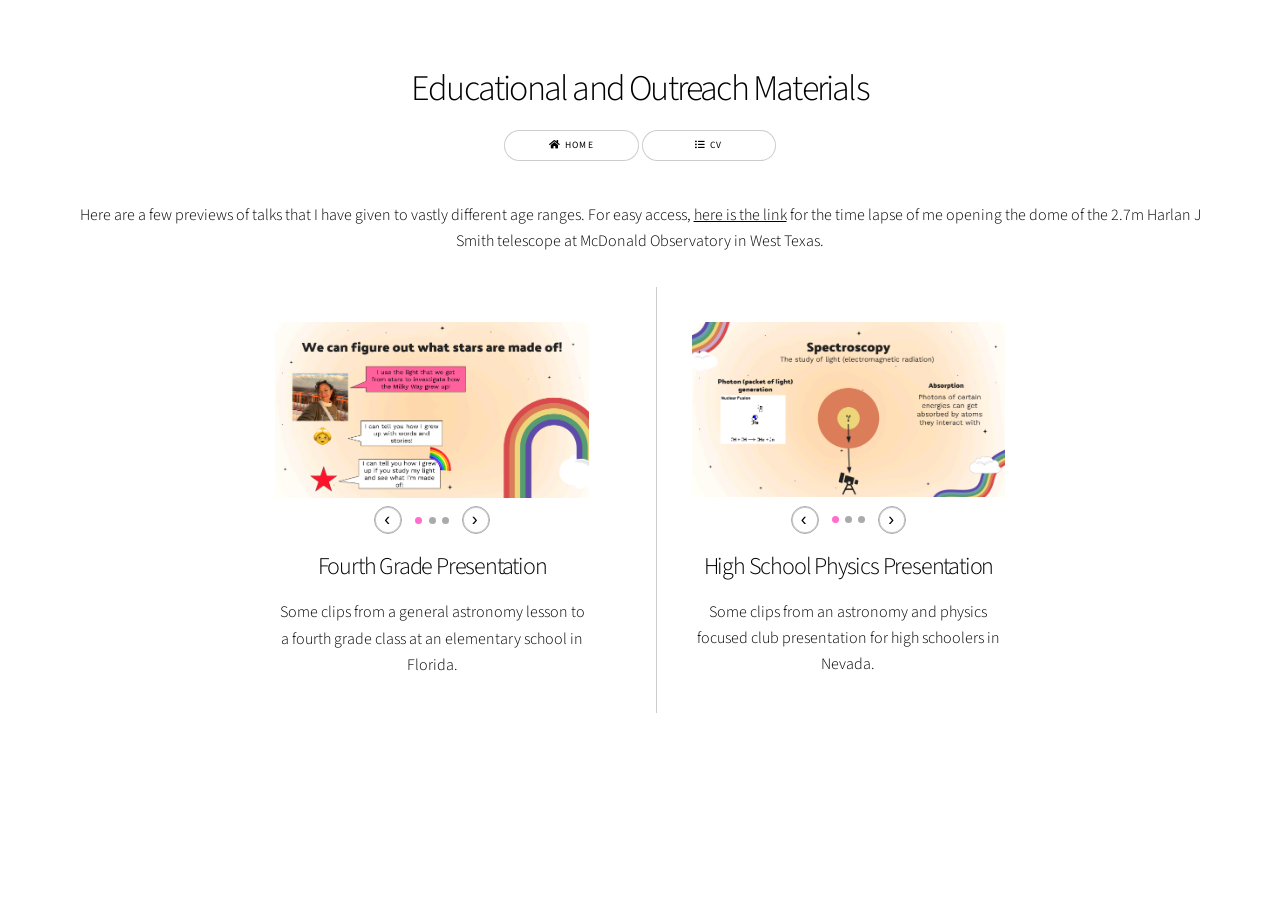
==== commit 74a3c65a: "updating slide ratios" ====
--- a/education.html
+++ b/education.html
@@ -26,7 +26,7 @@
 								</li>
                         </ul>
 						<p>Here are a few previews of talks that I have given to vastly different age ranges. For easy access, <a href="https://drive.google.com/file/d/1uHIgUlQ1R_KG8619O0rfzCSNtMHKt2GZ/view?usp=sharing">here is the link</a> for the time lapse of me opening the dome of the 2.7m Harlan J Smith telescope at McDonald Observatory in West Texas. </p>
-						<div class="items style1 medium onscroll-fade-in" style="grid-template-columns: repeat(3, 1fr); max-width: 1000px; margin: 0 auto;">
+						<div class="items style1 medium onscroll-fade-in" style="grid-template-columns: repeat(2, 1fr); max-width: 3600px; margin: 0 auto; gap: 2em;">
 
                             <!-- Deck 1 -->
                             <section>
@@ -96,9 +96,24 @@
 
                          </div>
                          <style>
-                            .slideshow { position: relative; width: 100%; margin-bottom: 1em; }
-                            .slides { position: relative; width: 100%; }
-                            .slide { display: none; width: 100%; height: auto; border-radius: 4px; }
+                            .inner {
+                                max-width: 100% !important;
+                                width: 100% !important;
+                                }
+                            .slideshow {
+                                position: relative;
+                                width: 100%;
+                                aspect-ratio: 16 / 9;
+                                margin-bottom: 1em;
+                                }
+                            .slides { width: 100%; height: 100%; }
+                            .slide {
+                                display: none;
+                                width: 100%;
+                                height: 100%;
+                                object-fit: contain;
+                                border-radius: 4px;
+                                }
                             .slide.active { display: block; }
                             .slide-controls {
                                 display: flex;
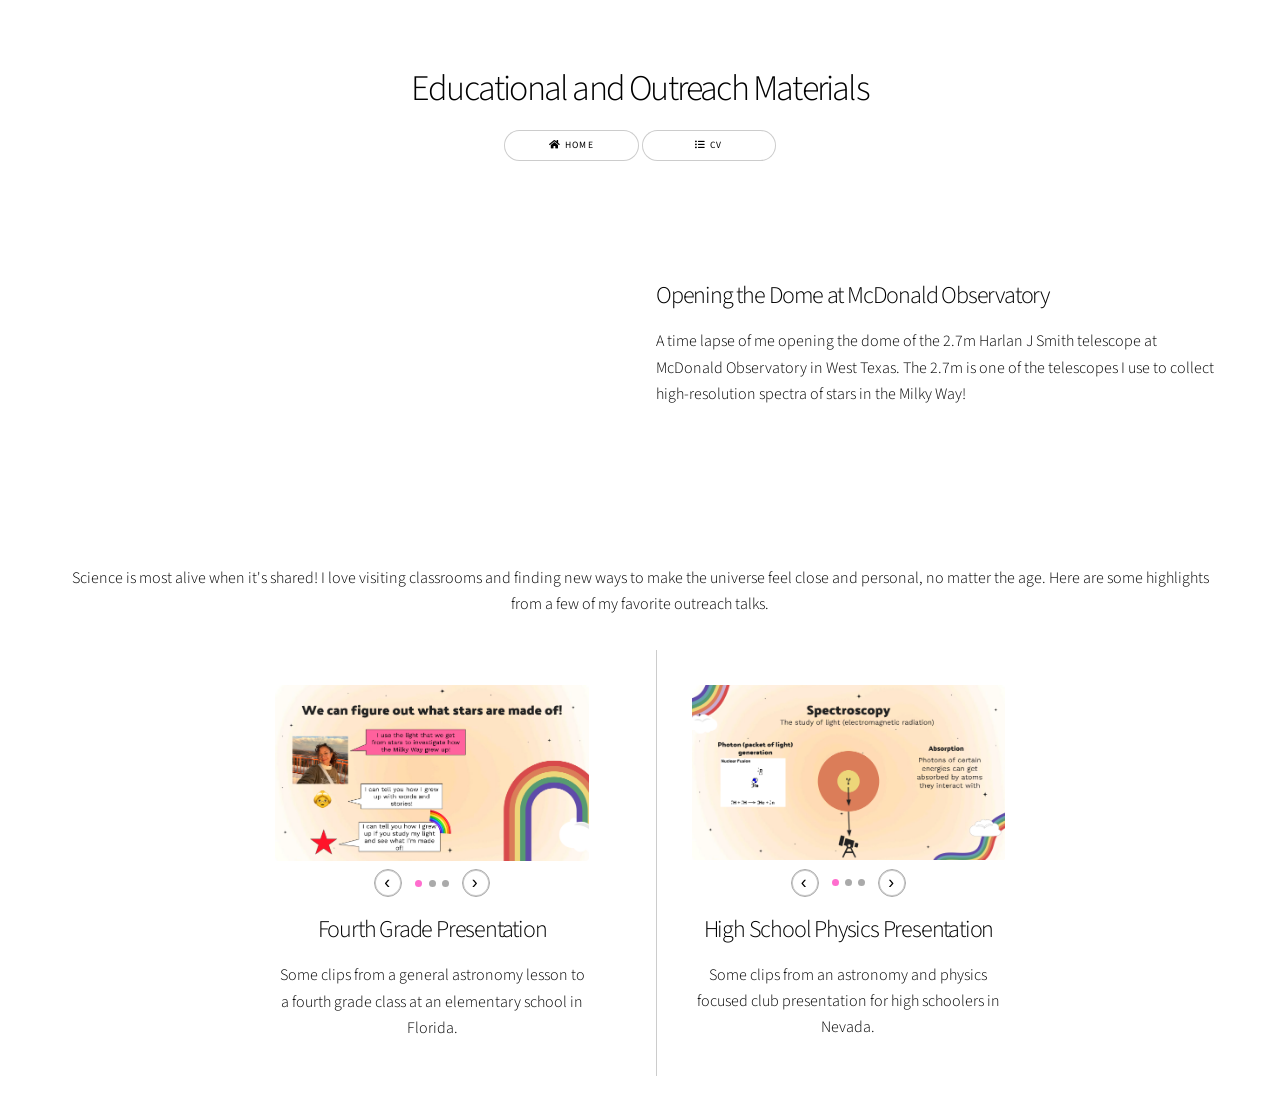
==== commit 2ea5b984: "updating outreach page with video embedded" ====
--- a/education.html
+++ b/education.html
@@ -25,7 +25,25 @@
 									<a href="https://zoehackshaw.github.io/Academic_CV_Hackshaw.pdf" class="button small wide smooth-scroll-middle"><i class="fas fa-list-ul" style="margin-right: 0.4em;"></i>CV</a>
 								</li>
                         </ul>
-						<p>Here are a few previews of talks that I have given to vastly different age ranges. For easy access, <a href="https://drive.google.com/file/d/1uHIgUlQ1R_KG8619O0rfzCSNtMHKt2GZ/view?usp=sharing">here is the link</a> for the time lapse of me opening the dome of the 2.7m Harlan J Smith telescope at McDonald Observatory in West Texas. </p>
+
+                        <div style="display: flex; gap: 2em; align-items: center; margin-bottom: 3em; text-align: left;">
+                            <div style="flex: 1; position: relative; aspect-ratio: 16/9;">
+                                <iframe 
+                                    src="https://www.youtube.com/embed/Rxpxwg2iKRY"
+                                    title="McDonald Observatory dome timelapse"
+                                    frameborder="0"
+                                    allow="accelerometer; autoplay; clipboard-write; encrypted-media; gyroscope; picture-in-picture"
+                                    allowfullscreen
+                                    style="position: absolute; top: 0; left: 0; width: 100%; height: 100%; border-radius: 4px;">
+                                </iframe>
+                            </div>
+                            <div style="flex: 1;">
+                                <h3>Opening the Dome at McDonald Observatory</h3>
+                                <p>A time lapse of me opening the dome of the 2.7m Harlan J Smith telescope at McDonald Observatory in West Texas. The 2.7m is one of the telescopes I use to collect high-resolution spectra of stars in the Milky Way!</p>
+                            </div>
+                        </div>
+						<p>Science is most alive when it's shared! I love visiting classrooms and finding new ways to make the universe feel close and personal, no matter the age. Here are some highlights from a few of my favorite outreach talks.</p>
+                        
 						<div class="items style1 medium onscroll-fade-in" style="grid-template-columns: repeat(2, 1fr); max-width: 3600px; margin: 0 auto; gap: 2em;">
 
                             <!-- Deck 1 -->
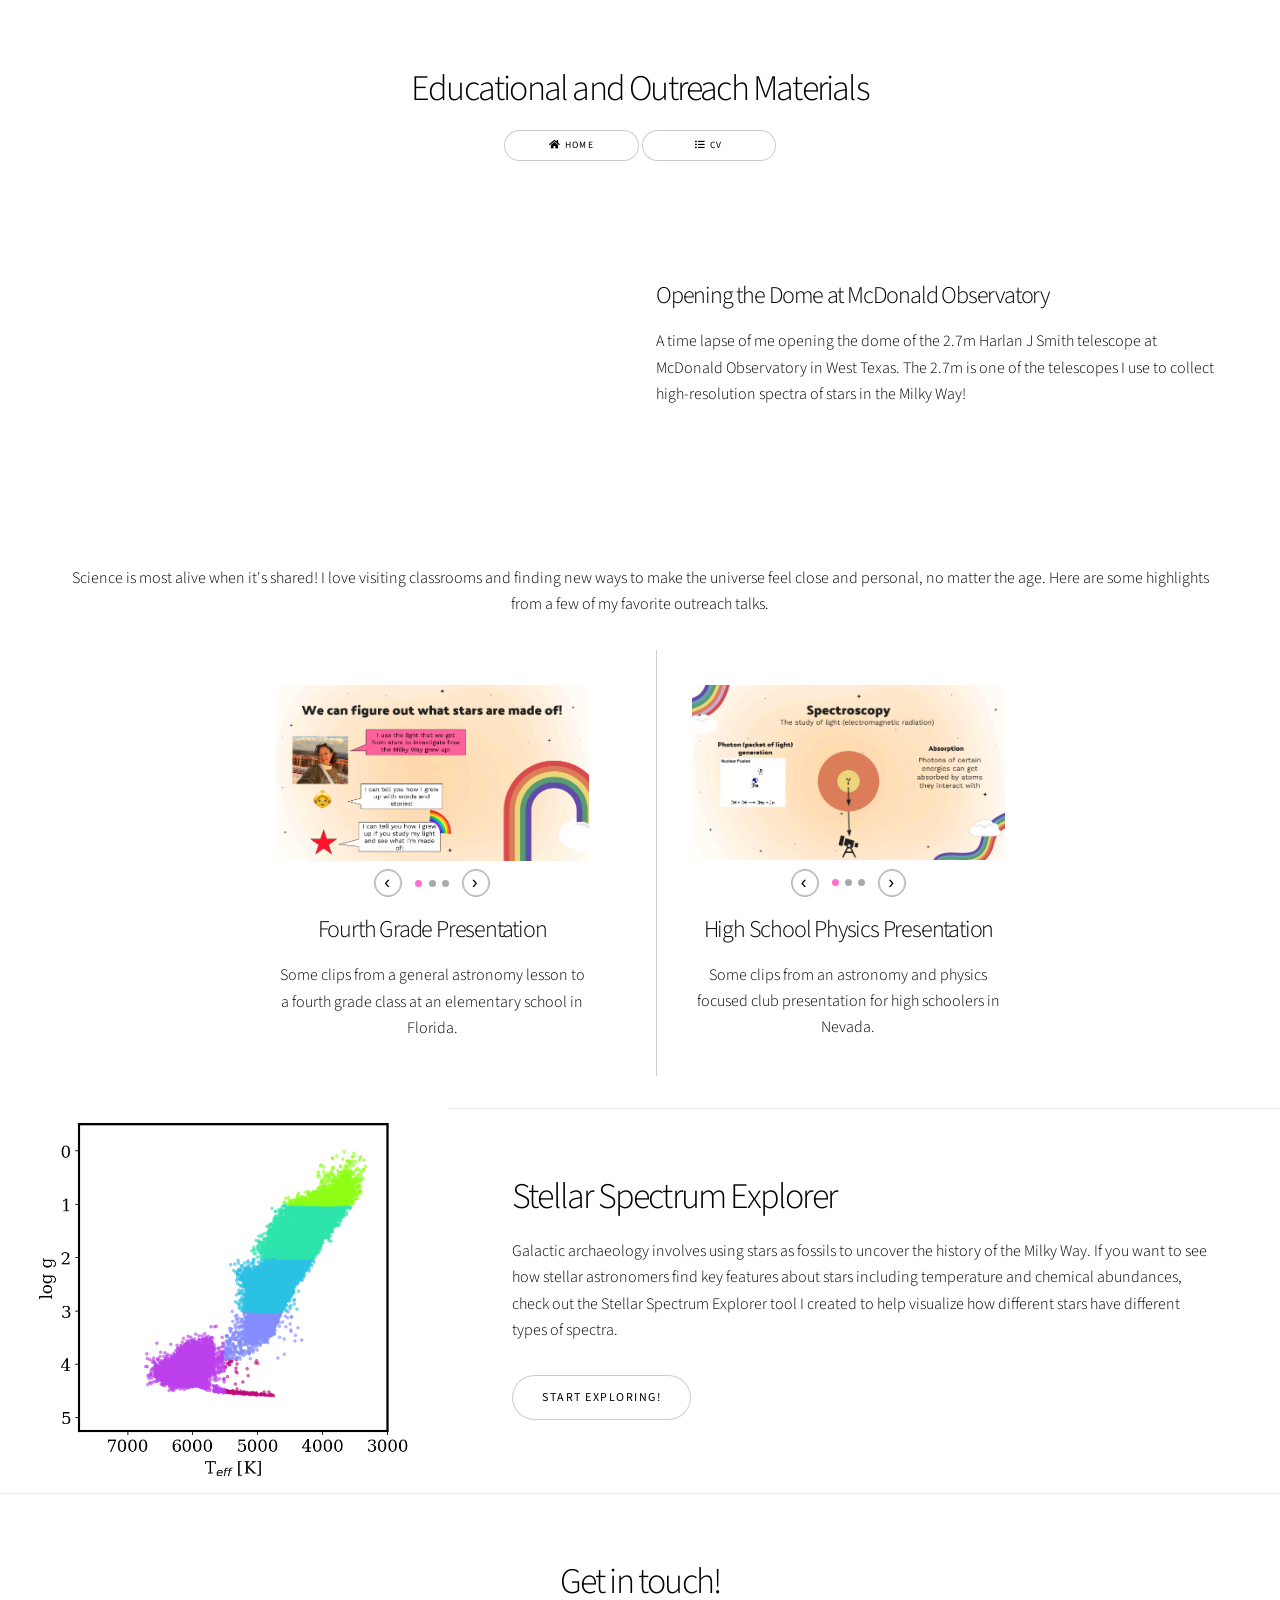
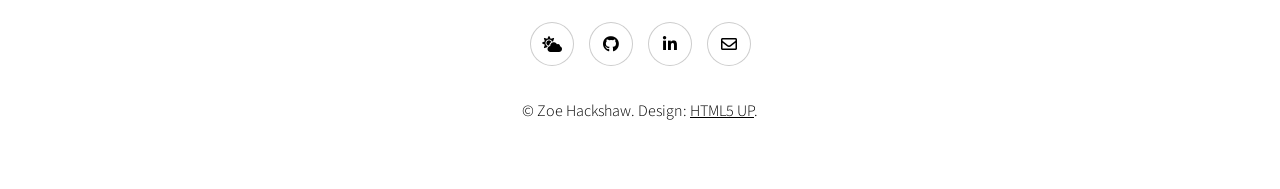
==== commit 0a9f0eb5: "updating explorer & adding to education" ====
--- a/education.html
+++ b/education.html
@@ -167,6 +167,31 @@
 
 					</div>
 				</section>
+                <section class="spotlight style1 orient-right content-align-left image-position-center onscroll-image-fade-in"> <a id="aboutme"></a>
+                    <div class="content">
+                        <h2>Stellar Spectrum Explorer</h2>
+                        <p> Galactic archaeology involves using stars as fossils to uncover the history of the Milky Way. If you want to see how stellar astronomers find key features about stars including temperature and chemical abundances, check out the Stellar Spectrum Explorer tool I created to help visualize how different stars have different types of spectra.</p>
+                        <ul class="actions stacked">
+								<li><a href="kiel_explorer_rvs.html" class="button">Start Exploring!</a></li>
+                        </ul>
+                    </div>
+                    <div class="image">
+                        <img src="images/kiel_diagram.png" alt="" />
+                    </div>
+                </section>
+
+                <footer class="wrapper style1 align-center">
+                <div class="inner">
+                    <h2>Get in touch!</h2>
+                    <ul class="icons">
+                        <li><a href="https://bsky.app/profile/theastrozo.bsky.social" class="icon solid style2 fa-cloud-sun" style="color: inherit;"><span class="label">BlueSky</span></a></li>
+                        <li><a href="https://github.com/zoehackshaw" class="icon brands style2 fa-github"><span class="label">GitHub</span></a></li>
+                        <li><a href="https://www.linkedin.com/in/zoehackshaw/" class="icon brands style2 fa-linkedin-in"><span class="label">LinkedIn</span></a></li>
+                        <li><a href="mailto:zoehackshaw@utexas.edu" class="icon style2 fa-envelope"><span class="label">Email</span></a></li>
+                    </ul>
+                    <p>&copy; Zoe Hackshaw. Design: <a href="https://html5up.net">HTML5 UP</a>.</p>
+                </div>
+            </footer>
 			</div>
 
 		<!-- Scripts -->
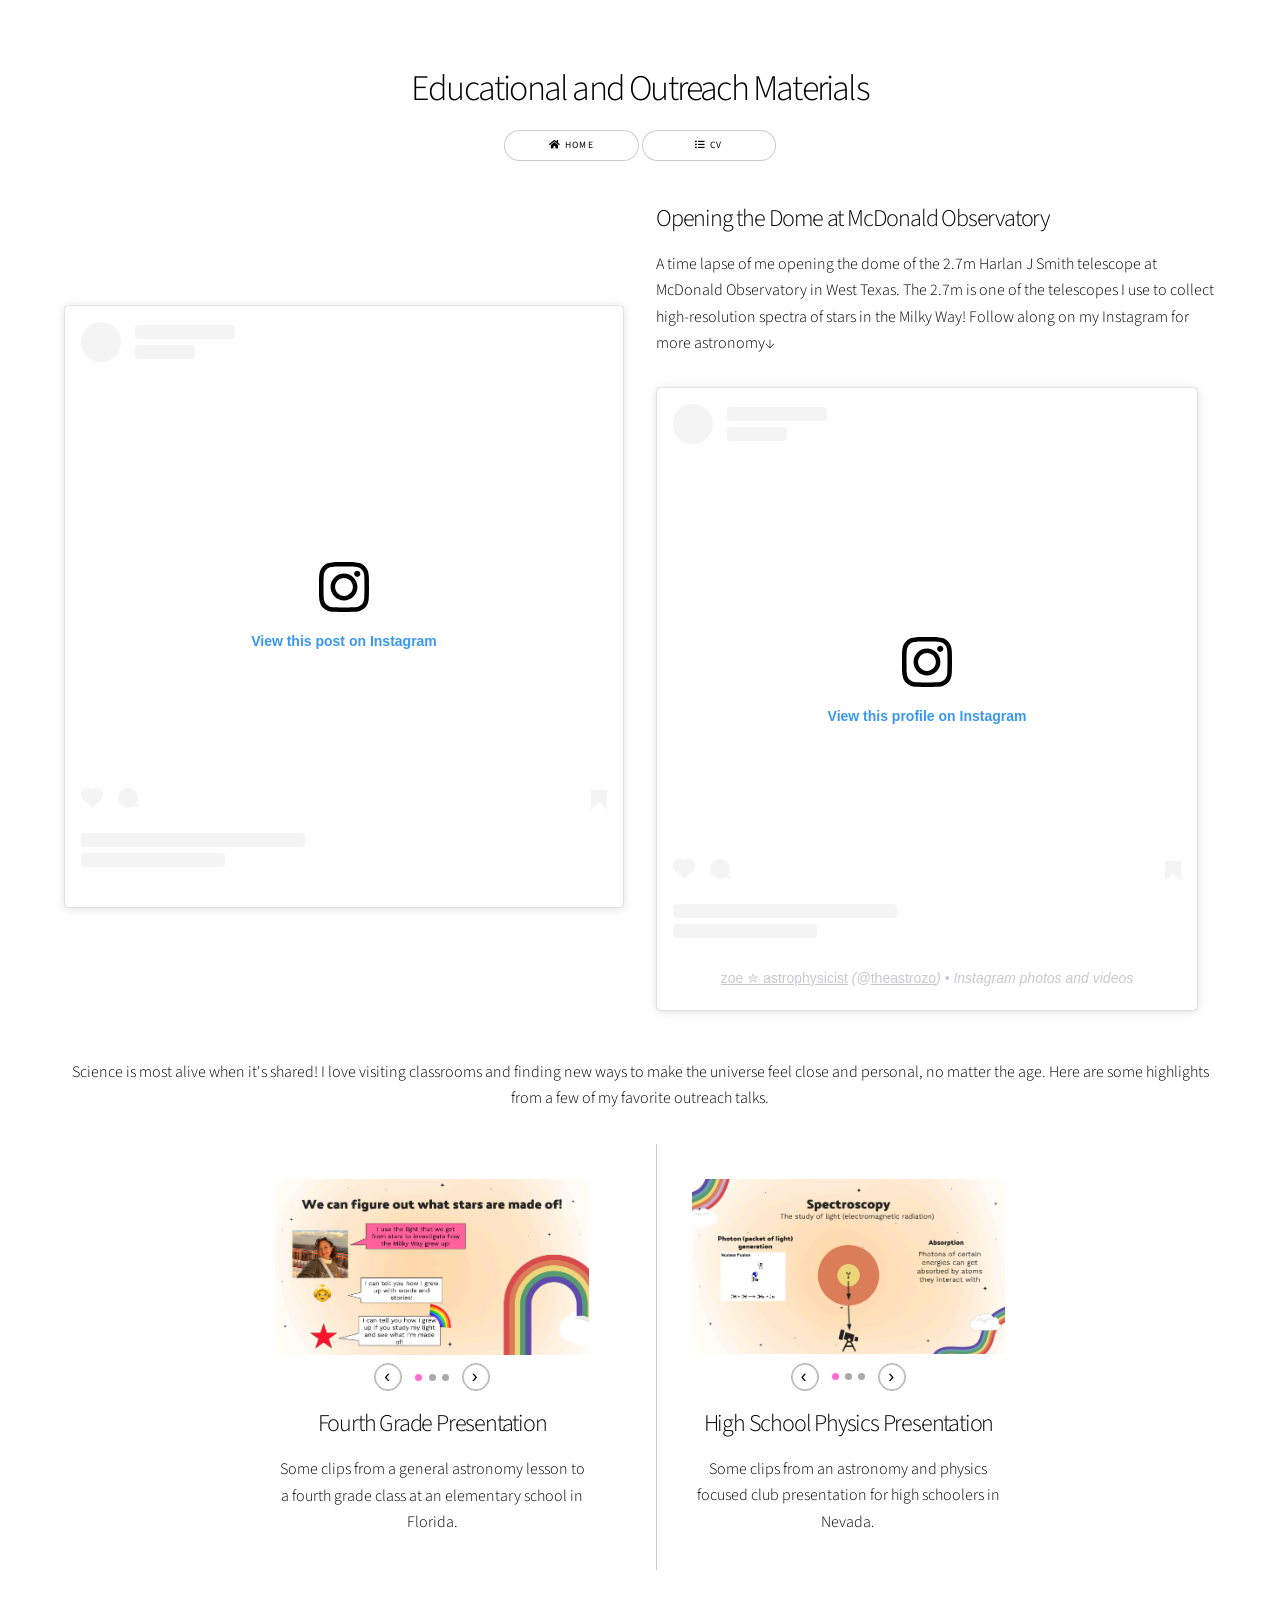
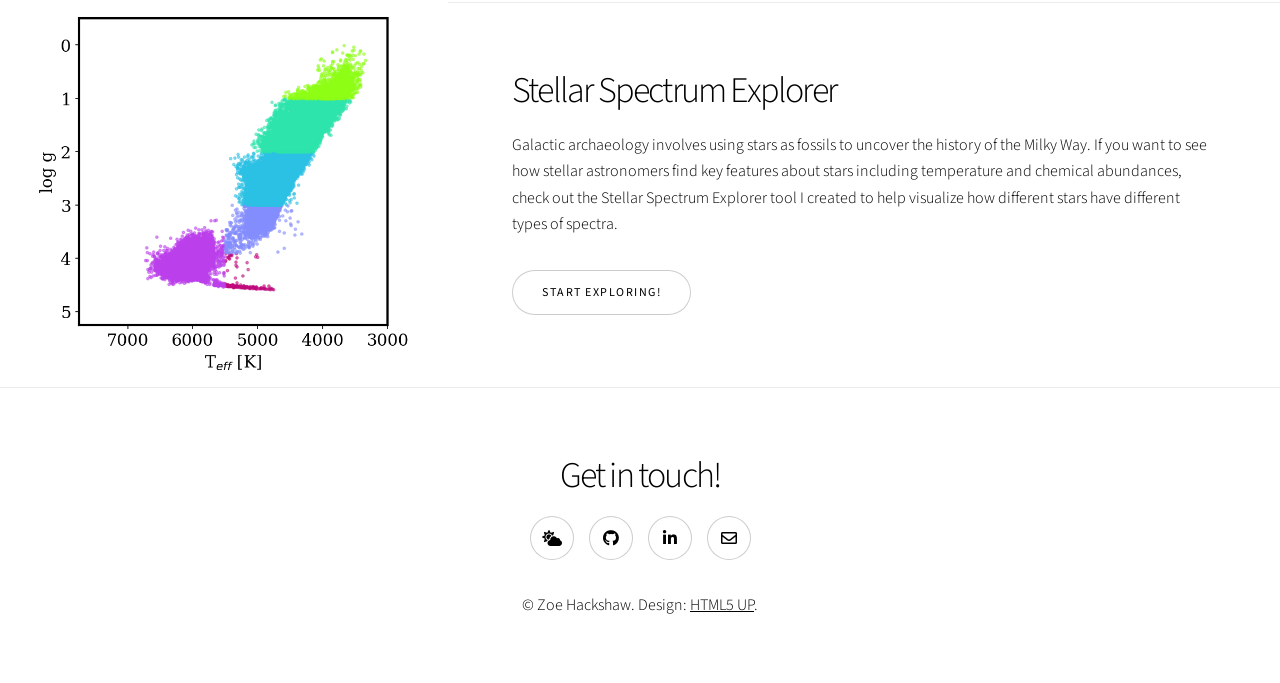
==== commit d3872e15: "embedding instagram" ====
--- a/education.html
+++ b/education.html
@@ -28,22 +28,19 @@
 
                         <div style="display: flex; gap: 2em; align-items: center; margin-bottom: 3em; text-align: left;">
                             <div style="flex: 1; position: relative; aspect-ratio: 16/9;">
-                                <iframe 
-                                    src="https://www.youtube.com/embed/Rxpxwg2iKRY"
-                                    title="McDonald Observatory dome timelapse"
-                                    frameborder="0"
-                                    allow="accelerometer; autoplay; clipboard-write; encrypted-media; gyroscope; picture-in-picture"
-                                    allowfullscreen
-                                    style="position: absolute; top: 0; left: 0; width: 100%; height: 100%; border-radius: 4px;">
-                                </iframe>
+                                <blockquote class="instagram-media" data-instgrm-permalink="https://www.instagram.com/reel/Ddm5TBcxW-8/?utm_source=ig_embed&utm_campaign=loading" data-instgrm-version="14" style=" background:#FFF; border:0; border-radius:3px; box-shadow:0 0 1px 0 rgba(0,0,0,0.5),0 1px 10px 0 rgba(0,0,0,0.15); margin: 1px; max-width:658px; min-width:326px; padding:0; width:99.375%; width:-webkit-calc(100% - 2px); width:calc(100% - 2px);"><div style="padding:16px;"> <a href="https://www.instagram.com/reel/Ddm5TBcxW-8/?utm_source=ig_embed&utm_campaign=loading" style=" background:#FFFFFF; line-height:0; padding:0 0; text-align:center; text-decoration:none; width:100%;" target="_blank"> <div style=" display: flex; flex-direction: row; align-items: center;"> <div style="background-color: #F4F4F4; border-radius: 50%; flex-grow: 0; height: 40px; margin-right: 14px; width: 40px;"></div> <div style="display: flex; flex-direction: column; flex-grow: 1; justify-content: center;"> <div style=" background-color: #F4F4F4; border-radius: 4px; flex-grow: 0; height: 14px; margin-bottom: 6px; width: 100px;"></div> <div style=" background-color: #F4F4F4; border-radius: 4px; flex-grow: 0; height: 14px; width: 60px;"></div></div></div><div style="padding: 19% 0;"></div> <div style="display:block; height:50px; margin:0 auto 12px; width:50px;"><svg width="50px" height="50px" viewBox="0 0 60 60" version="1.1" xmlns="https://www.w3.org/2000/svg" xmlns:xlink="https://www.w3.org/1999/xlink"><g stroke="none" stroke-width="1" fill="none" fill-rule="evenodd"><g transform="translate(-511.000000, -20.000000)" fill="#000000"><g><path d="M556.869,30.41 C554.814,30.41 553.148,32.076 553.148,34.131 C553.148,36.186 554.814,37.852 556.869,37.852 C558.924,37.852 560.59,36.186 560.59,34.131 C560.59,32.076 558.924,30.41 556.869,30.41 M541,60.657 C535.114,60.657 530.342,55.887 530.342,50 C530.342,44.114 535.114,39.342 541,39.342 C546.887,39.342 551.658,44.114 551.658,50 C551.658,55.887 546.887,60.657 541,60.657 M541,33.886 C532.1,33.886 524.886,41.1 524.886,50 C524.886,58.899 532.1,66.113 541,66.113 C549.9,66.113 557.115,58.899 557.115,50 C557.115,41.1 549.9,33.886 541,33.886 M565.378,62.101 C565.244,65.022 564.756,66.606 564.346,67.663 C563.803,69.06 563.154,70.057 562.106,71.106 C561.058,72.155 560.06,72.803 558.662,73.347 C557.607,73.757 556.021,74.244 553.102,74.378 C549.944,74.521 548.997,74.552 541,74.552 C533.003,74.552 532.056,74.521 528.898,74.378 C525.979,74.244 524.393,73.757 523.338,73.347 C521.94,72.803 520.942,72.155 519.894,71.106 C518.846,70.057 518.197,69.06 517.654,67.663 C517.244,66.606 516.755,65.022 516.623,62.101 C516.479,58.943 516.448,57.996 516.448,50 C516.448,42.003 516.479,41.056 516.623,37.899 C516.755,34.978 517.244,33.391 517.654,32.338 C518.197,30.938 518.846,29.942 519.894,28.894 C520.942,27.846 521.94,27.196 523.338,26.654 C524.393,26.244 525.979,25.756 528.898,25.623 C532.057,25.479 533.004,25.448 541,25.448 C548.997,25.448 549.943,25.479 553.102,25.623 C556.021,25.756 557.607,26.244 558.662,26.654 C560.06,27.196 561.058,27.846 562.106,28.894 C563.154,29.942 563.803,30.938 564.346,32.338 C564.756,33.391 565.244,34.978 565.378,37.899 C565.522,41.056 565.552,42.003 565.552,50 C565.552,57.996 565.522,58.943 565.378,62.101 M570.82,37.631 C570.674,34.438 570.167,32.258 569.425,30.349 C568.659,28.377 567.633,26.702 565.965,25.035 C564.297,23.368 562.623,22.342 560.652,21.575 C558.743,20.834 556.562,20.326 553.369,20.18 C550.169,20.033 549.148,20 541,20 C532.853,20 531.831,20.033 528.631,20.18 C525.438,20.326 523.257,20.834 521.349,21.575 C519.376,22.342 517.703,23.368 516.035,25.035 C514.368,26.702 513.342,28.377 512.574,30.349 C511.834,32.258 511.326,34.438 511.181,37.631 C511.035,40.831 511,41.851 511,50 C511,58.147 511.035,59.17 511.181,62.369 C511.326,65.562 511.834,67.743 512.574,69.651 C513.342,71.625 514.368,73.296 516.035,74.965 C517.703,76.634 519.376,77.658 521.349,78.425 C523.257,79.167 525.438,79.673 528.631,79.82 C531.831,79.965 532.853,80.001 541,80.001 C549.148,80.001 550.169,79.965 553.369,79.82 C556.562,79.673 558.743,79.167 560.652,78.425 C562.623,77.658 564.297,76.634 565.965,74.965 C567.633,73.296 568.659,71.625 569.425,69.651 C570.167,67.743 570.674,65.562 570.82,62.369 C570.966,59.17 571,58.147 571,50 C571,41.851 570.966,40.831 570.82,37.631"></path></g></g></g></svg></div><div style="padding-top: 8px;"> <div style=" color:#3897f0; font-family:Arial,sans-serif; font-size:14px; font-style:normal; font-weight:550; line-height:18px;">View this post on Instagram</div></div><div style="padding: 12.5% 0;"></div> <div style="display: flex; flex-direction: row; margin-bottom: 14px; align-items: center;"><div> <div style="background-color: #F4F4F4; border-radius: 50%; height: 12.5px; width: 12.5px; transform: translateX(0px) translateY(7px);"></div> <div style="background-color: #F4F4F4; height: 12.5px; transform: rotate(-45deg) translateX(3px) translateY(1px); width: 12.5px; flex-grow: 0; margin-right: 14px; margin-left: 2px;"></div> <div style="background-color: #F4F4F4; border-radius: 50%; height: 12.5px; width: 12.5px; transform: translateX(9px) translateY(-18px);"></div></div><div style="margin-left: 8px;"> <div style=" background-color: #F4F4F4; border-radius: 50%; flex-grow: 0; height: 20px; width: 20px;"></div> <div style=" width: 0; height: 0; border-top: 2px solid transparent; border-left: 6px solid #f4f4f4; border-bottom: 2px solid transparent; transform: translateX(16px) translateY(-4px) rotate(30deg)"></div></div><div style="margin-left: auto;"> <div style=" width: 0px; border-top: 8px solid #F4F4F4; border-right: 8px solid transparent; transform: translateY(16px);"></div> <div style=" background-color: #F4F4F4; flex-grow: 0; height: 12px; width: 16px; transform: translateY(-4px);"></div> <div style=" width: 0; height: 0; border-top: 8px solid #F4F4F4; border-left: 8px solid transparent; transform: translateY(-4px) translateX(8px);"></div></div></div> <div style="display: flex; flex-direction: column; flex-grow: 1; justify-content: center; margin-bottom: 24px;"> <div style=" background-color: #F4F4F4; border-radius: 4px; flex-grow: 0; height: 14px; margin-bottom: 6px; width: 224px;"></div> <div style=" background-color: #F4F4F4; border-radius: 4px; flex-grow: 0; height: 14px; width: 144px;"></div></div></a></div></blockquote>
+<script async onerror="var a=document.createElement('script');a.src='https://iframely.net/files/instagram_embed.js';document.body.appendChild(a);" src="https://www.instagram.com/embed.js"></script>
                             </div>
                             <div style="flex: 1;">
                                 <h3>Opening the Dome at McDonald Observatory</h3>
-                                <p>A time lapse of me opening the dome of the 2.7m Harlan J Smith telescope at McDonald Observatory in West Texas. The 2.7m is one of the telescopes I use to collect high-resolution spectra of stars in the Milky Way!</p>
+                                <p>A time lapse of me opening the dome of the 2.7m Harlan J Smith telescope at McDonald Observatory in West Texas. The 2.7m is one of the telescopes I use to collect high-resolution spectra of stars in the Milky Way! Follow along on my Instagram for more astronomy↓ </p>
+                                <blockquote class="instagram-media" data-instgrm-permalink="https://www.instagram.com/theastrozo/?utm_source=ig_embed&amp;utm_campaign=loading" data-instgrm-version="14" style=" background:#FFF; border:0; border-radius:3px; box-shadow:0 0 1px 0 rgba(0,0,0,0.5),0 1px 10px 0 rgba(0,0,0,0.15); margin: 1px; max-width:540px; min-width:326px; padding:0; width:99.375%; width:-webkit-calc(100% - 2px); width:calc(100% - 2px);"><div style="padding:16px;"> <a href="https://www.instagram.com/theastrozo/?utm_source=ig_embed&amp;utm_campaign=loading" style=" background:#FFFFFF; line-height:0; padding:0 0; text-align:center; text-decoration:none; width:100%;" target="_blank"> <div style=" display: flex; flex-direction: row; align-items: center;"> <div style="background-color: #F4F4F4; border-radius: 50%; flex-grow: 0; height: 40px; margin-right: 14px; width: 40px;"></div> <div style="display: flex; flex-direction: column; flex-grow: 1; justify-content: center;"> <div style=" background-color: #F4F4F4; border-radius: 4px; flex-grow: 0; height: 14px; margin-bottom: 6px; width: 100px;"></div> <div style=" background-color: #F4F4F4; border-radius: 4px; flex-grow: 0; height: 14px; width: 60px;"></div></div></div><div style="padding: 19% 0;"></div> <div style="display:block; height:50px; margin:0 auto 12px; width:50px;"><svg width="50px" height="50px" viewBox="0 0 60 60" version="1.1" xmlns="https://www.w3.org/2000/svg" xmlns:xlink="https://www.w3.org/1999/xlink"><g stroke="none" stroke-width="1" fill="none" fill-rule="evenodd"><g transform="translate(-511.000000, -20.000000)" fill="#000000"><g><path d="M556.869,30.41 C554.814,30.41 553.148,32.076 553.148,34.131 C553.148,36.186 554.814,37.852 556.869,37.852 C558.924,37.852 560.59,36.186 560.59,34.131 C560.59,32.076 558.924,30.41 556.869,30.41 M541,60.657 C535.114,60.657 530.342,55.887 530.342,50 C530.342,44.114 535.114,39.342 541,39.342 C546.887,39.342 551.658,44.114 551.658,50 C551.658,55.887 546.887,60.657 541,60.657 M541,33.886 C532.1,33.886 524.886,41.1 524.886,50 C524.886,58.899 532.1,66.113 541,66.113 C549.9,66.113 557.115,58.899 557.115,50 C557.115,41.1 549.9,33.886 541,33.886 M565.378,62.101 C565.244,65.022 564.756,66.606 564.346,67.663 C563.803,69.06 563.154,70.057 562.106,71.106 C561.058,72.155 560.06,72.803 558.662,73.347 C557.607,73.757 556.021,74.244 553.102,74.378 C549.944,74.521 548.997,74.552 541,74.552 C533.003,74.552 532.056,74.521 528.898,74.378 C525.979,74.244 524.393,73.757 523.338,73.347 C521.94,72.803 520.942,72.155 519.894,71.106 C518.846,70.057 518.197,69.06 517.654,67.663 C517.244,66.606 516.755,65.022 516.623,62.101 C516.479,58.943 516.448,57.996 516.448,50 C516.448,42.003 516.479,41.056 516.623,37.899 C516.755,34.978 517.244,33.391 517.654,32.338 C518.197,30.938 518.846,29.942 519.894,28.894 C520.942,27.846 521.94,27.196 523.338,26.654 C524.393,26.244 525.979,25.756 528.898,25.623 C532.057,25.479 533.004,25.448 541,25.448 C548.997,25.448 549.943,25.479 553.102,25.623 C556.021,25.756 557.607,26.244 558.662,26.654 C560.06,27.196 561.058,27.846 562.106,28.894 C563.154,29.942 563.803,30.938 564.346,32.338 C564.756,33.391 565.244,34.978 565.378,37.899 C565.522,41.056 565.552,42.003 565.552,50 C565.552,57.996 565.522,58.943 565.378,62.101 M570.82,37.631 C570.674,34.438 570.167,32.258 569.425,30.349 C568.659,28.377 567.633,26.702 565.965,25.035 C564.297,23.368 562.623,22.342 560.652,21.575 C558.743,20.834 556.562,20.326 553.369,20.18 C550.169,20.033 549.148,20 541,20 C532.853,20 531.831,20.033 528.631,20.18 C525.438,20.326 523.257,20.834 521.349,21.575 C519.376,22.342 517.703,23.368 516.035,25.035 C514.368,26.702 513.342,28.377 512.574,30.349 C511.834,32.258 511.326,34.438 511.181,37.631 C511.035,40.831 511,41.851 511,50 C511,58.147 511.035,59.17 511.181,62.369 C511.326,65.562 511.834,67.743 512.574,69.651 C513.342,71.625 514.368,73.296 516.035,74.965 C517.703,76.634 519.376,77.658 521.349,78.425 C523.257,79.167 525.438,79.673 528.631,79.82 C531.831,79.965 532.853,80.001 541,80.001 C549.148,80.001 550.169,79.965 553.369,79.82 C556.562,79.673 558.743,79.167 560.652,78.425 C562.623,77.658 564.297,76.634 565.965,74.965 C567.633,73.296 568.659,71.625 569.425,69.651 C570.167,67.743 570.674,65.562 570.82,62.369 C570.966,59.17 571,58.147 571,50 C571,41.851 570.966,40.831 570.82,37.631"></path></g></g></g></svg></div><div style="padding-top: 8px;"> <div style=" color:#3897f0; font-family:Arial,sans-serif; font-size:14px; font-style:normal; font-weight:550; line-height:18px;">View this profile on Instagram</div></div><div style="padding: 12.5% 0;"></div> <div style="display: flex; flex-direction: row; margin-bottom: 14px; align-items: center;"><div> <div style="background-color: #F4F4F4; border-radius: 50%; height: 12.5px; width: 12.5px; transform: translateX(0px) translateY(7px);"></div> <div style="background-color: #F4F4F4; height: 12.5px; transform: rotate(-45deg) translateX(3px) translateY(1px); width: 12.5px; flex-grow: 0; margin-right: 14px; margin-left: 2px;"></div> <div style="background-color: #F4F4F4; border-radius: 50%; height: 12.5px; width: 12.5px; transform: translateX(9px) translateY(-18px);"></div></div><div style="margin-left: 8px;"> <div style=" background-color: #F4F4F4; border-radius: 50%; flex-grow: 0; height: 20px; width: 20px;"></div> <div style=" width: 0; height: 0; border-top: 2px solid transparent; border-left: 6px solid #f4f4f4; border-bottom: 2px solid transparent; transform: translateX(16px) translateY(-4px) rotate(30deg)"></div></div><div style="margin-left: auto;"> <div style=" width: 0px; border-top: 8px solid #F4F4F4; border-right: 8px solid transparent; transform: translateY(16px);"></div> <div style=" background-color: #F4F4F4; flex-grow: 0; height: 12px; width: 16px; transform: translateY(-4px);"></div> <div style=" width: 0; height: 0; border-top: 8px solid #F4F4F4; border-left: 8px solid transparent; transform: translateY(-4px) translateX(8px);"></div></div></div> <div style="display: flex; flex-direction: column; flex-grow: 1; justify-content: center; margin-bottom: 24px;"> <div style=" background-color: #F4F4F4; border-radius: 4px; flex-grow: 0; height: 14px; margin-bottom: 6px; width: 224px;"></div> <div style=" background-color: #F4F4F4; border-radius: 4px; flex-grow: 0; height: 14px; width: 144px;"></div></div></a><p style=" color:#c9c8cd; font-family:Arial,sans-serif; font-size:14px; line-height:17px; margin-bottom:0; margin-top:8px; overflow:hidden; padding:8px 0 7px; text-align:center; text-overflow:ellipsis; white-space:nowrap;"><a href="https://www.instagram.com/theastrozo/?utm_source=ig_embed&amp;utm_campaign=loading" style=" color:#c9c8cd; font-family:Arial,sans-serif; font-size:14px; font-style:normal; font-weight:normal; line-height:17px;" target="_blank">zoe ✮ astrophysicist</a> (@<a href="https://www.instagram.com/theastrozo/?utm_source=ig_embed&amp;utm_campaign=loading" style=" color:#c9c8cd; font-family:Arial,sans-serif; font-size:14px; font-style:normal; font-weight:normal; line-height:17px;" target="_blank">theastrozo</a>) • Instagram photos and videos</p></div></blockquote>
+<script async src="//www.instagram.com/embed.js"></script>
                             </div>
                         </div>
 						<p>Science is most alive when it's shared! I love visiting classrooms and finding new ways to make the universe feel close and personal, no matter the age. Here are some highlights from a few of my favorite outreach talks.</p>
                         
+<!-- <div id="ft-insta-app"></div><script type="module">import App from "https://cdn.fouita.com/public/instagram-feed.js?11";new App({target: document.getElementById("ft-insta-app"),props:{"settings":{"layout":"carousel","source":"insta","selected":"uname","header":true,"autoplay":true,"zigzag":false,"cols":4,"cardHeight":300,"gap":0,"direction":"down","height":700,"bgColor":"","txtColor":""}}});</script><div id="ft-insta-brd"><a href="https://fouita.com/website-widgets/instagram-feed" target="_blank">Embed Instagram Feed</a><a href="https://fouita.com" target="_blank">with Fouita</a></div> -->
 						<div class="items style1 medium onscroll-fade-in" style="grid-template-columns: repeat(2, 1fr); max-width: 3600px; margin: 0 auto; gap: 2em;">
 
                             <!-- Deck 1 -->
@@ -179,6 +176,13 @@
                         <img src="images/kiel_diagram.png" alt="" />
                     </div>
                 </section>
+                <!-- <section class="spotlight style1 orient-right content-align-left image-position-center onscroll-image-fade-in"> <a id="aboutme"></a>
+                    <h2>Follow me on Instagram!</h2>
+                    <div class="content">
+                        <blockquote class="instagram-media" data-instgrm-permalink="https://www.instagram.com/theastrozo/?utm_source=ig_embed&amp;utm_campaign=loading" data-instgrm-version="14" style=" background:#FFF; border:0; border-radius:3px; box-shadow:0 0 1px 0 rgba(0,0,0,0.5),0 1px 10px 0 rgba(0,0,0,0.15); margin: 1px; max-width:540px; min-width:326px; padding:0; width:99.375%; width:-webkit-calc(100% - 2px); width:calc(100% - 2px);"><div style="padding:16px;"> <a href="https://www.instagram.com/theastrozo/?utm_source=ig_embed&amp;utm_campaign=loading" style=" background:#FFFFFF; line-height:0; padding:0 0; text-align:center; text-decoration:none; width:100%;" target="_blank"> <div style=" display: flex; flex-direction: row; align-items: center;"> <div style="background-color: #F4F4F4; border-radius: 50%; flex-grow: 0; height: 40px; margin-right: 14px; width: 40px;"></div> <div style="display: flex; flex-direction: column; flex-grow: 1; justify-content: center;"> <div style=" background-color: #F4F4F4; border-radius: 4px; flex-grow: 0; height: 14px; margin-bottom: 6px; width: 100px;"></div> <div style=" background-color: #F4F4F4; border-radius: 4px; flex-grow: 0; height: 14px; width: 60px;"></div></div></div><div style="padding: 19% 0;"></div> <div style="display:block; height:50px; margin:0 auto 12px; width:50px;"><svg width="50px" height="50px" viewBox="0 0 60 60" version="1.1" xmlns="https://www.w3.org/2000/svg" xmlns:xlink="https://www.w3.org/1999/xlink"><g stroke="none" stroke-width="1" fill="none" fill-rule="evenodd"><g transform="translate(-511.000000, -20.000000)" fill="#000000"><g><path d="M556.869,30.41 C554.814,30.41 553.148,32.076 553.148,34.131 C553.148,36.186 554.814,37.852 556.869,37.852 C558.924,37.852 560.59,36.186 560.59,34.131 C560.59,32.076 558.924,30.41 556.869,30.41 M541,60.657 C535.114,60.657 530.342,55.887 530.342,50 C530.342,44.114 535.114,39.342 541,39.342 C546.887,39.342 551.658,44.114 551.658,50 C551.658,55.887 546.887,60.657 541,60.657 M541,33.886 C532.1,33.886 524.886,41.1 524.886,50 C524.886,58.899 532.1,66.113 541,66.113 C549.9,66.113 557.115,58.899 557.115,50 C557.115,41.1 549.9,33.886 541,33.886 M565.378,62.101 C565.244,65.022 564.756,66.606 564.346,67.663 C563.803,69.06 563.154,70.057 562.106,71.106 C561.058,72.155 560.06,72.803 558.662,73.347 C557.607,73.757 556.021,74.244 553.102,74.378 C549.944,74.521 548.997,74.552 541,74.552 C533.003,74.552 532.056,74.521 528.898,74.378 C525.979,74.244 524.393,73.757 523.338,73.347 C521.94,72.803 520.942,72.155 519.894,71.106 C518.846,70.057 518.197,69.06 517.654,67.663 C517.244,66.606 516.755,65.022 516.623,62.101 C516.479,58.943 516.448,57.996 516.448,50 C516.448,42.003 516.479,41.056 516.623,37.899 C516.755,34.978 517.244,33.391 517.654,32.338 C518.197,30.938 518.846,29.942 519.894,28.894 C520.942,27.846 521.94,27.196 523.338,26.654 C524.393,26.244 525.979,25.756 528.898,25.623 C532.057,25.479 533.004,25.448 541,25.448 C548.997,25.448 549.943,25.479 553.102,25.623 C556.021,25.756 557.607,26.244 558.662,26.654 C560.06,27.196 561.058,27.846 562.106,28.894 C563.154,29.942 563.803,30.938 564.346,32.338 C564.756,33.391 565.244,34.978 565.378,37.899 C565.522,41.056 565.552,42.003 565.552,50 C565.552,57.996 565.522,58.943 565.378,62.101 M570.82,37.631 C570.674,34.438 570.167,32.258 569.425,30.349 C568.659,28.377 567.633,26.702 565.965,25.035 C564.297,23.368 562.623,22.342 560.652,21.575 C558.743,20.834 556.562,20.326 553.369,20.18 C550.169,20.033 549.148,20 541,20 C532.853,20 531.831,20.033 528.631,20.18 C525.438,20.326 523.257,20.834 521.349,21.575 C519.376,22.342 517.703,23.368 516.035,25.035 C514.368,26.702 513.342,28.377 512.574,30.349 C511.834,32.258 511.326,34.438 511.181,37.631 C511.035,40.831 511,41.851 511,50 C511,58.147 511.035,59.17 511.181,62.369 C511.326,65.562 511.834,67.743 512.574,69.651 C513.342,71.625 514.368,73.296 516.035,74.965 C517.703,76.634 519.376,77.658 521.349,78.425 C523.257,79.167 525.438,79.673 528.631,79.82 C531.831,79.965 532.853,80.001 541,80.001 C549.148,80.001 550.169,79.965 553.369,79.82 C556.562,79.673 558.743,79.167 560.652,78.425 C562.623,77.658 564.297,76.634 565.965,74.965 C567.633,73.296 568.659,71.625 569.425,69.651 C570.167,67.743 570.674,65.562 570.82,62.369 C570.966,59.17 571,58.147 571,50 C571,41.851 570.966,40.831 570.82,37.631"></path></g></g></g></svg></div><div style="padding-top: 8px;"> <div style=" color:#3897f0; font-family:Arial,sans-serif; font-size:14px; font-style:normal; font-weight:550; line-height:18px;">View this profile on Instagram</div></div><div style="padding: 12.5% 0;"></div> <div style="display: flex; flex-direction: row; margin-bottom: 14px; align-items: center;"><div> <div style="background-color: #F4F4F4; border-radius: 50%; height: 12.5px; width: 12.5px; transform: translateX(0px) translateY(7px);"></div> <div style="background-color: #F4F4F4; height: 12.5px; transform: rotate(-45deg) translateX(3px) translateY(1px); width: 12.5px; flex-grow: 0; margin-right: 14px; margin-left: 2px;"></div> <div style="background-color: #F4F4F4; border-radius: 50%; height: 12.5px; width: 12.5px; transform: translateX(9px) translateY(-18px);"></div></div><div style="margin-left: 8px;"> <div style=" background-color: #F4F4F4; border-radius: 50%; flex-grow: 0; height: 20px; width: 20px;"></div> <div style=" width: 0; height: 0; border-top: 2px solid transparent; border-left: 6px solid #f4f4f4; border-bottom: 2px solid transparent; transform: translateX(16px) translateY(-4px) rotate(30deg)"></div></div><div style="margin-left: auto;"> <div style=" width: 0px; border-top: 8px solid #F4F4F4; border-right: 8px solid transparent; transform: translateY(16px);"></div> <div style=" background-color: #F4F4F4; flex-grow: 0; height: 12px; width: 16px; transform: translateY(-4px);"></div> <div style=" width: 0; height: 0; border-top: 8px solid #F4F4F4; border-left: 8px solid transparent; transform: translateY(-4px) translateX(8px);"></div></div></div> <div style="display: flex; flex-direction: column; flex-grow: 1; justify-content: center; margin-bottom: 24px;"> <div style=" background-color: #F4F4F4; border-radius: 4px; flex-grow: 0; height: 14px; margin-bottom: 6px; width: 224px;"></div> <div style=" background-color: #F4F4F4; border-radius: 4px; flex-grow: 0; height: 14px; width: 144px;"></div></div></a><p style=" color:#c9c8cd; font-family:Arial,sans-serif; font-size:14px; line-height:17px; margin-bottom:0; margin-top:8px; overflow:hidden; padding:8px 0 7px; text-align:center; text-overflow:ellipsis; white-space:nowrap;"><a href="https://www.instagram.com/theastrozo/?utm_source=ig_embed&amp;utm_campaign=loading" style=" color:#c9c8cd; font-family:Arial,sans-serif; font-size:14px; font-style:normal; font-weight:normal; line-height:17px;" target="_blank">zoe ✮ astrophysicist</a> (@<a href="https://www.instagram.com/theastrozo/?utm_source=ig_embed&amp;utm_campaign=loading" style=" color:#c9c8cd; font-family:Arial,sans-serif; font-size:14px; font-style:normal; font-weight:normal; line-height:17px;" target="_blank">theastrozo</a>) • Instagram photos and videos</p></div></blockquote>
+<script async src="//www.instagram.com/embed.js"></script>
+                    </div>
+                </section> -->
 
                 <footer class="wrapper style1 align-center">
                 <div class="inner">
